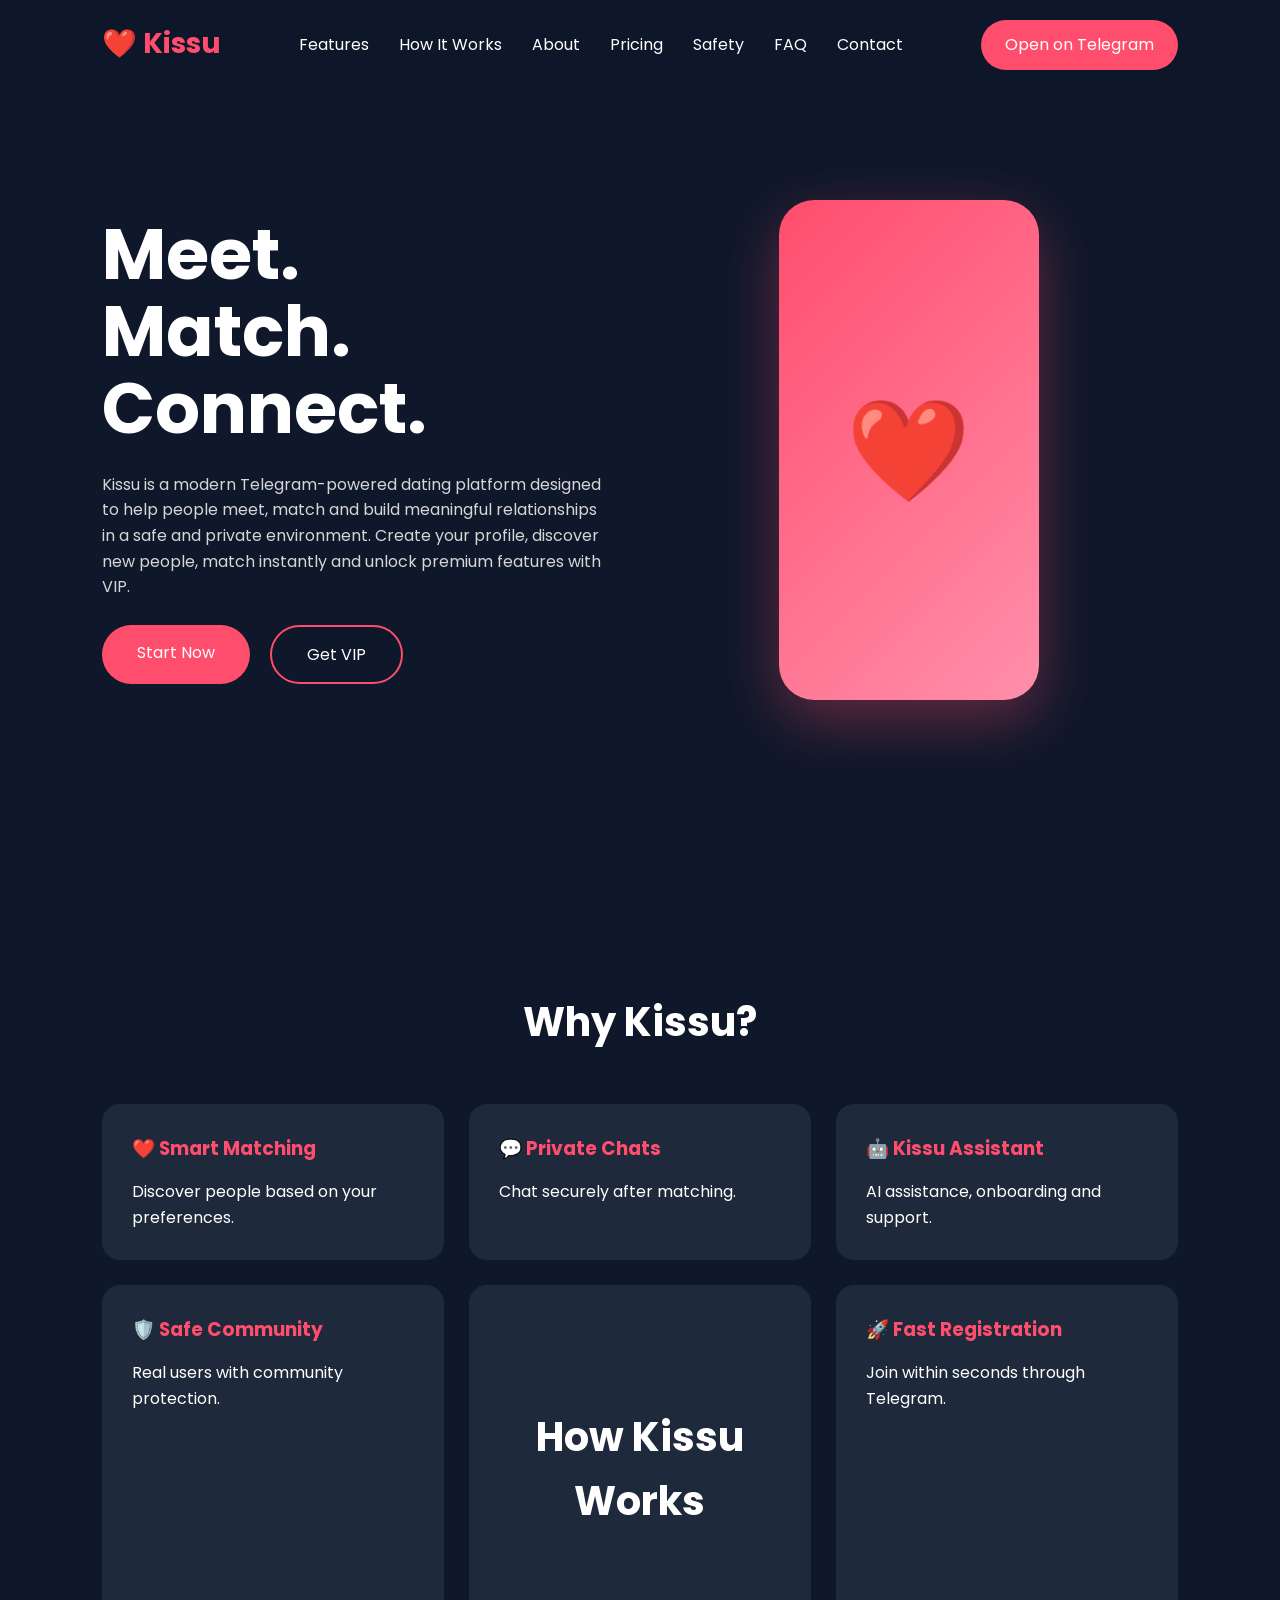
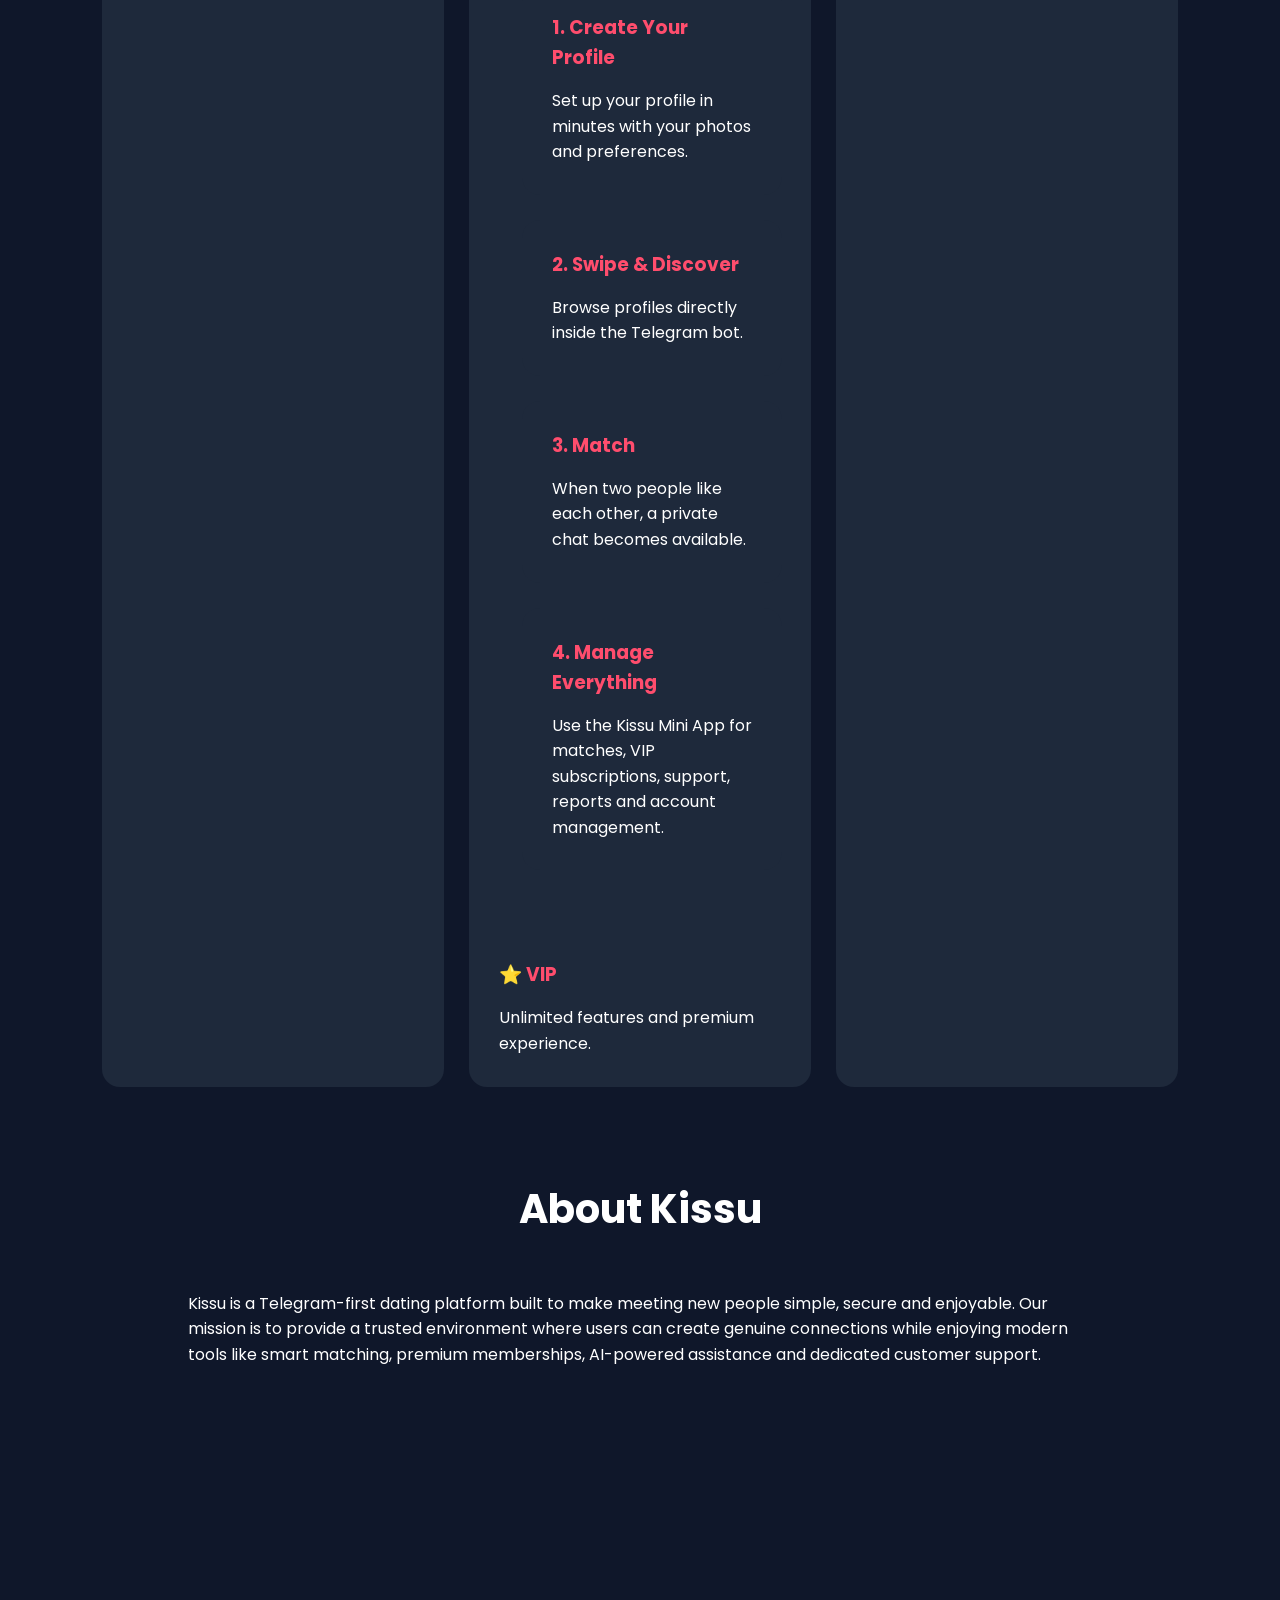
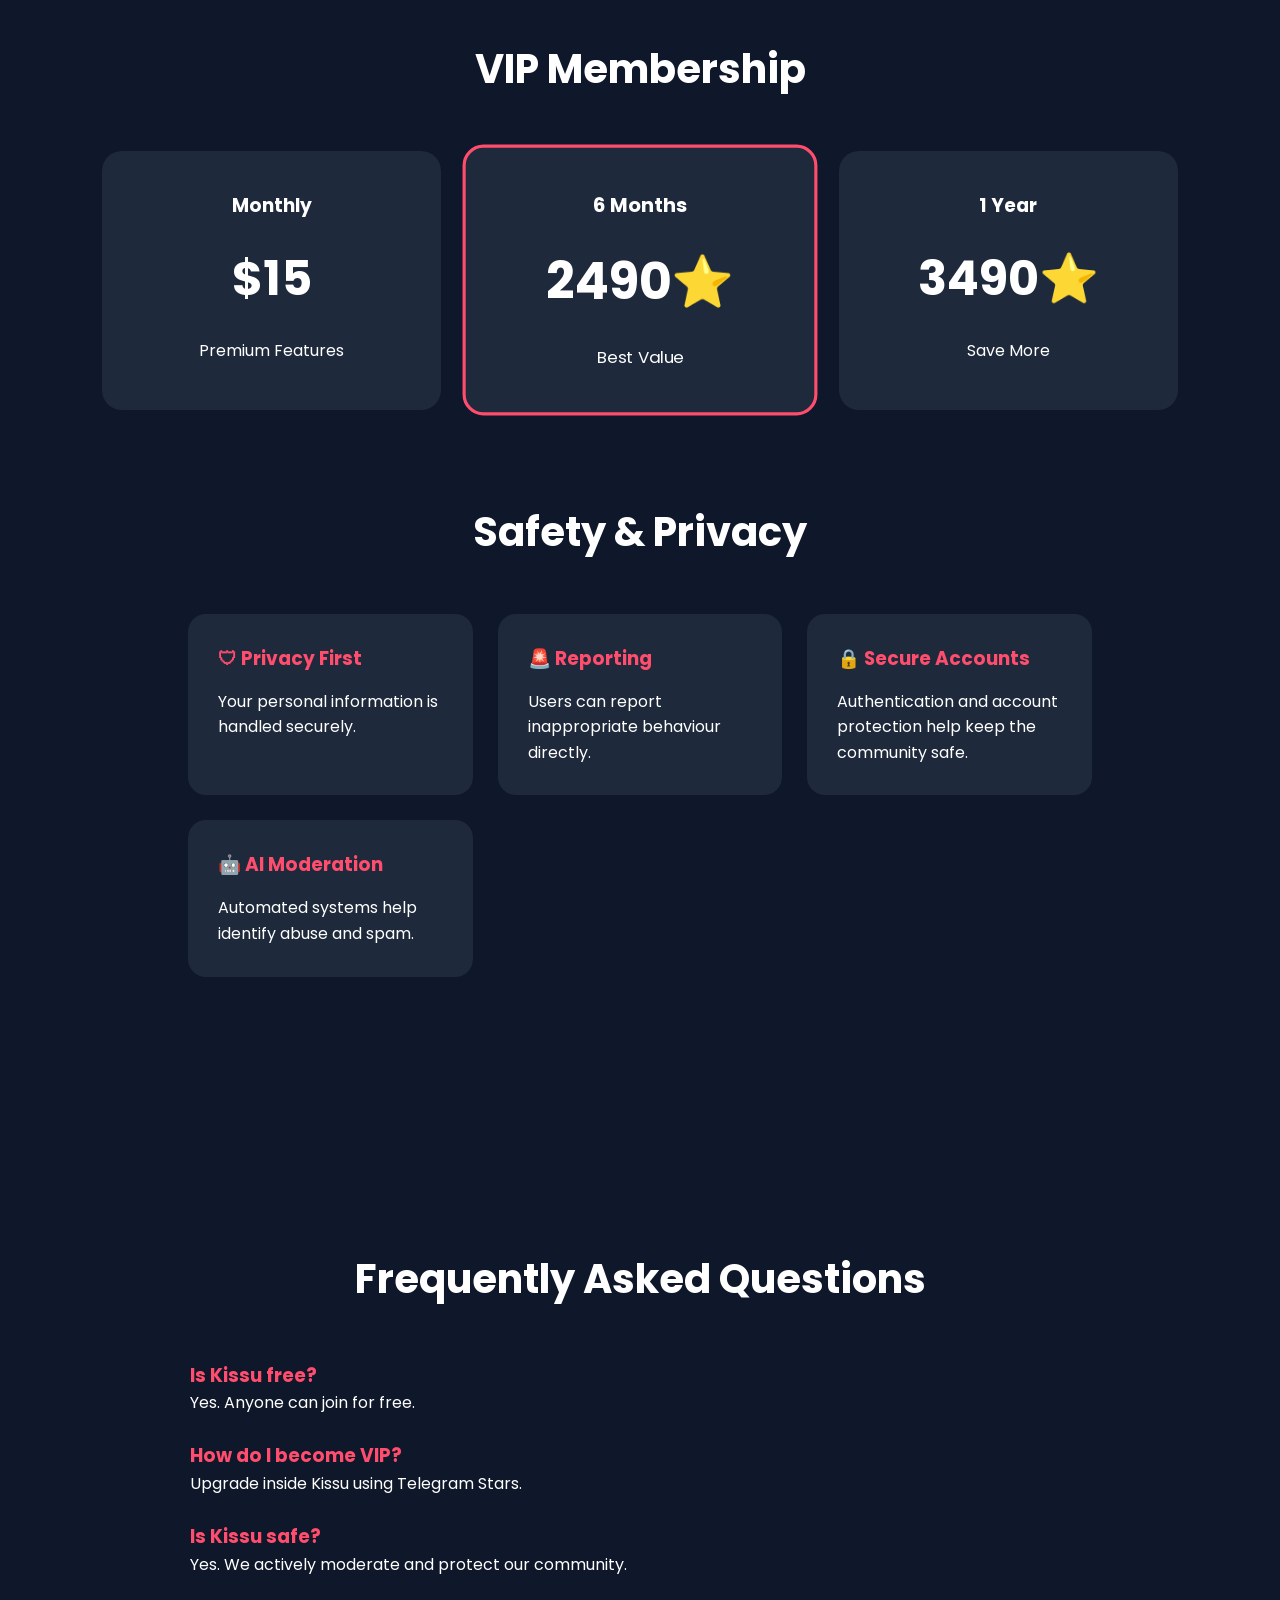
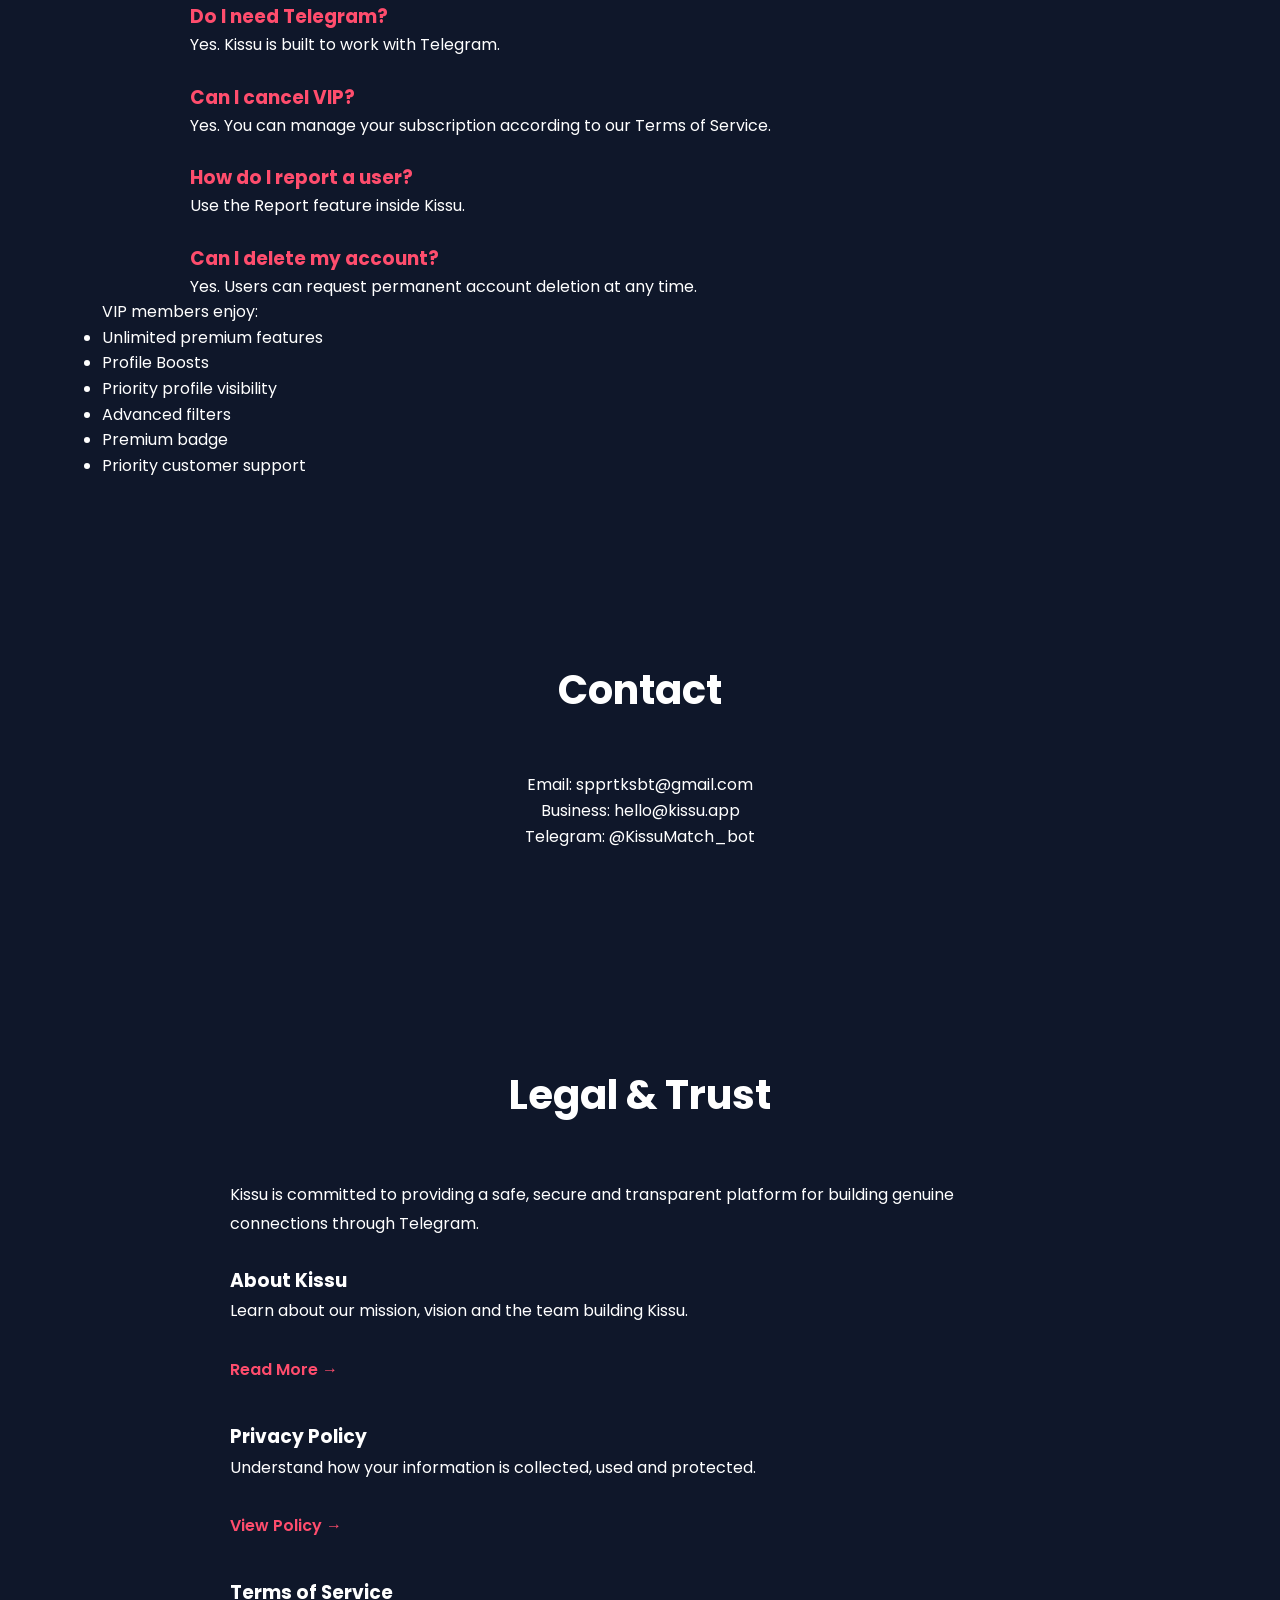
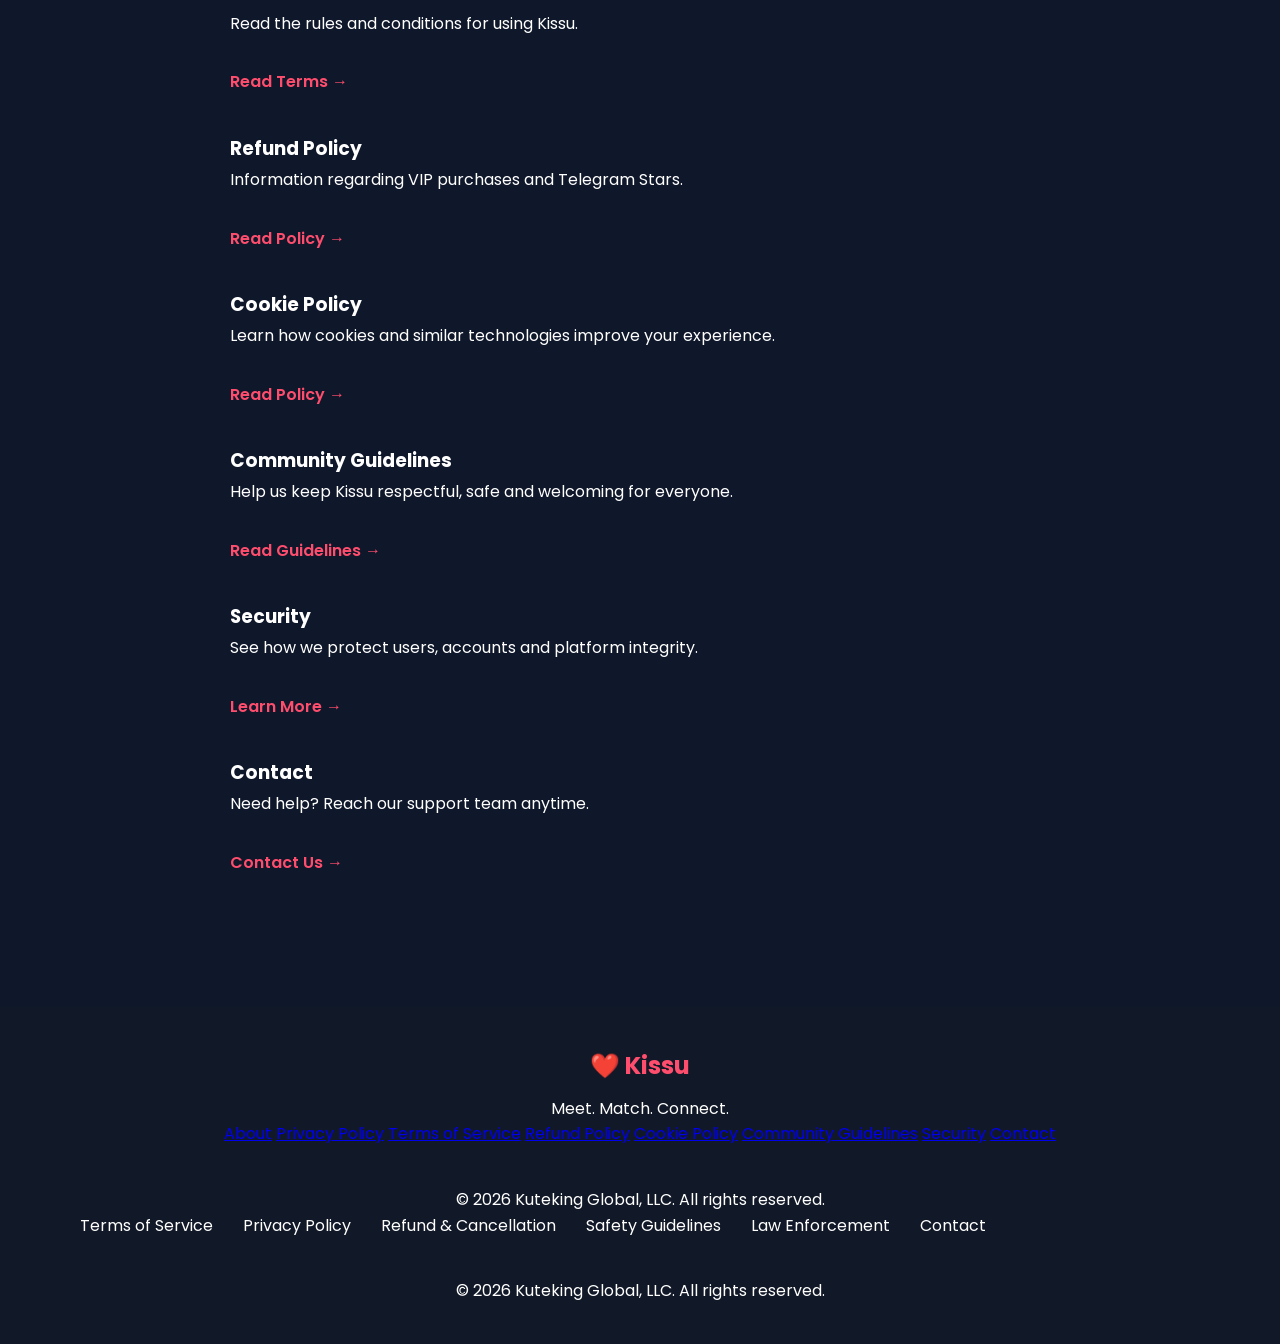
==== index.html @ 31860bdb "Update index.html fix errors" ====
<!DOCTYPE html>
<html lang="en">
<head>
    <meta charset="UTF-8">
    <meta name="viewport" content="width=device-width, initial-scale=1.0">
    <title>Kissu | Meet. Match. Connect.</title>

    <link rel="stylesheet" href="style.css">

    <link rel="preconnect" href="https://fonts.googleapis.com">
    <link href="https://fonts.googleapis.com/css2?family=Poppins:wght@300;400;500;600;700&display=swap" rel="stylesheet">
</head>

<body>

<header>

<div class="logo">

<h2>❤️ Kissu</h2>

</div>

<nav>
<a href="#features">Features</a>
<a href="#how">How It Works</a>
<a href="#about">About</a>
<a href="#vip">Pricing</a>
<a href="#safety">Safety</a>
<a href="#faq">FAQ</a>
<a href="#contact">Contact</a>
</nav>

<a href="https://t.me/KissuMatch_bot" class="telegram-btn">
Open on Telegram
</a>

</header>

<section class="hero">

<div class="hero-left">

<h1>
Meet.<br>
Match.<br>
Connect.
</h1>

<p>
Kissu is a modern Telegram-powered dating platform designed to help people meet, match and build meaningful relationships in a safe and private environment. Create your profile, discover new people, match instantly and unlock premium features with VIP.
</p>

<div class="buttons">

<a href="https://t.me/KissuMatch_bot" class="primary">
Start Now
</a>

<a href="#vip" class="secondary">
Get VIP
</a>

</div>

</div>

<div class="hero-right">

<div class="phone">

❤️

</div>

</div>

</section>

<section id="features">

<h2>Why Kissu?</h2>

<div class="cards">

<div class="card">

<h3>❤️ Smart Matching</h3>

<p>
Discover people based on your preferences.
</p>

</div>

<div class="card">

<h3>💬 Private Chats</h3>

<p>
Chat securely after matching.
</p>

</div>

<div class="card">

<h3>🤖 Kissu Assistant</h3>

<p>
AI assistance, onboarding and support.
</p>

</div>

<div class="card">

<h3>🛡️ Safe Community</h3>

<p>
Real users with community protection.
</p>

</div>

<div class="card">
 <section id="how">

<h2>How Kissu Works</h2>

<div class="cards">

<div class="card">
<h3>1. Create Your Profile</h3>
<p>Set up your profile in minutes with your photos and preferences.</p>
</div>

<div class="card">
<h3>2. Swipe & Discover</h3>
<p>Browse profiles directly inside the Telegram bot.</p>
</div>

<div class="card">
<h3>3. Match</h3>
<p>When two people like each other, a private chat becomes available.</p>
</div>

<div class="card">
<h3>4. Manage Everything</h3>
<p>Use the Kissu Mini App for matches, VIP subscriptions, support, reports and account management.</p>
</div>

</div>

</section>   

<h3>⭐ VIP</h3>

<p>
Unlimited features and premium experience.
</p>

</div>

<div class="card">

<h3>🚀 Fast Registration</h3>

<p>
Join within seconds through Telegram.
</p>

</div>

</div>
<section id="about">

<h2>About Kissu</h2>

<p>

Kissu is a Telegram-first dating platform built to make meeting new people simple, secure and enjoyable.

Our mission is to provide a trusted environment where users can create genuine connections while enjoying modern tools like smart matching, premium memberships, AI-powered assistance and dedicated customer support.

</p>

</section>
</section>

<section id="vip">

<h2>VIP Membership</h2>

<div class="pricing">

<div class="price">

<h3>Monthly</h3>

<h1>$15</h1>

<p>Premium Features</p>

</div>

<div class="price featured">

<h3>6 Months</h3>

<h1>2490⭐</h1>

<p>Best Value</p>

</div>

<div class="price">

<h3>1 Year</h3>

<h1>3490⭐</h1>

<p>Save More</p>

</div>

</div>
<section id="safety">

<h2>Safety & Privacy</h2>

<div class="cards">

<div class="card">
<h3>🛡 Privacy First</h3>
<p>Your personal information is handled securely.</p>
</div>

<div class="card">
<h3>🚨 Reporting</h3>
<p>Users can report inappropriate behaviour directly.</p>
</div>

<div class="card">
<h3>🔒 Secure Accounts</h3>
<p>Authentication and account protection help keep the community safe.</p>
</div>

<div class="card">
<h3>🤖 AI Moderation</h3>
<p>Automated systems help identify abuse and spam.</p>
</div>

</div>

</section>
</section>

<section id="faq">

<h2>Frequently Asked Questions</h2>

<div class="faq">

<h3>Is Kissu free?</h3>

<p>Yes. Anyone can join for free.</p>

<h3>How do I become VIP?</h3>

<p>Upgrade inside Kissu using Telegram Stars.</p>

<h3>Is Kissu safe?</h3>

<p>Yes. We actively moderate and protect our community.</p>

<h3>Do I need Telegram?</h3>
<p>Yes. Kissu is built to work with Telegram.</p>

<h3>Can I cancel VIP?</h3>
<p>Yes. You can manage your subscription according to our Terms of Service.</p>

<h3>How do I report a user?</h3>
<p>Use the Report feature inside Kissu.</p>

<h3>Can I delete my account?</h3>
<p>Yes. Users can request permanent account deletion at any time.</p>

</div>
 <p>

VIP members enjoy:

</p>

<ul>

<li>Unlimited premium features</li>

<li>Profile Boosts</li>

<li>Priority profile visibility</li>

<li>Advanced filters</li>

<li>Premium badge</li>

<li>Priority customer support</li>

</ul>   
</section>

<section id="contact">

<h2>Contact</h2>

<p>Email: spprtksbt@gmail.com</p>
 <p>Business: hello@kissu.app<p>  

<p>Telegram: @KissuMatch_bot</p>

</section>
<section class="legal">

<h2>Legal & Trust</h2>

<p>
Kissu is committed to providing a safe, secure and transparent platform for building genuine connections through Telegram.
</p>

<div class="legal-grid">

<div class="legal-card">
<h3>About Kissu</h3>
<p>
Learn about our mission, vision and the team building Kissu.
</p>
<a href="/about.html">Read More →</a>
</div>

<div class="legal-card">
<h3>Privacy Policy</h3>
<p>
Understand how your information is collected, used and protected.
</p>
<a href="/privacy.html">View Policy →</a>
</div>

<div class="legal-card">
<h3>Terms of Service</h3>
<p>
Read the rules and conditions for using Kissu.
</p>
<a href="/terms.html">Read Terms →</a>
</div>

<div class="legal-card">
<h3>Refund Policy</h3>
<p>
Information regarding VIP purchases and Telegram Stars.
</p>
<a href="/refund.html">Read Policy →</a>
</div>

<div class="legal-card">
<h3>Cookie Policy</h3>
<p>
Learn how cookies and similar technologies improve your experience.
</p>
<a href="/cookies.html">Read Policy →</a>
</div>

<div class="legal-card">
<h3>Community Guidelines</h3>
<p>
Help us keep Kissu respectful, safe and welcoming for everyone.
</p>
<a href="/guidelines.html">Read Guidelines →</a>
</div>

<div class="legal-card">
<h3>Security</h3>
<p>
See how we protect users, accounts and platform integrity.
</p>
<a href="/security.html">Learn More →</a>
</div>

<div class="legal-card">
<h3>Contact</h3>
<p>
Need help? Reach our support team anytime.
</p>
<a href="/contact.html">Contact Us →</a>
</div>

</div>

</section>    

<footer>

<h2>❤️ Kissu</h2>

<p>Meet. Match. Connect.</p>

<div class="footer-links">

<a href="/about.html">About</a>

<a href="/privacy.html">Privacy Policy</a>

<a href="/terms.html">Terms of Service</a>

<a href="/refund.html">Refund Policy</a>

<a href="/cookies.html">Cookie Policy</a>

<a href="/guidelines.html">Community Guidelines</a>

<a href="/security.html">Security</a>

<a href="/contact.html">Contact</a>
 <footer class="site-footer">
  <p>© 2026 Kuteking Global, LLC. All rights reserved.</p>

  <nav>
    <a href="/terms.html">Terms of Service</a>
    <a href="/privacy.html">Privacy Policy</a>
    <a href="/refund-policy.html">Refund & Cancellation</a>
    <a href="/safety.html">Safety Guidelines</a>
    <a href="/law-enforcement.html">Law Enforcement</a>
    <a href="/contact.html">Contact</a>
  </nav>
</footer>

</body>
</html>   

</div>

<p>
© 2026 Kuteking Global, LLC. All rights reserved.
</p>

</footer>

<script src="script.js"></script>

</body>

</html>
---- style.css ----
/* ===========================
   KISSU WEBSITE - STYLE.CSS
=========================== */

*{
    margin:0;
    padding:0;
    box-sizing:border-box;
}

html{
    scroll-behavior:smooth;
}

body{
    font-family:'Poppins',sans-serif;
    background:#0f172a;
    color:white;
    line-height:1.6;
}

/* Header */

header{
    width:100%;
    padding:20px 8%;
    display:flex;
    justify-content:space-between;
    align-items:center;
    position:fixed;
    top:0;
    left:0;
    background:rgba(15,23,42,.92);
    backdrop-filter:blur(12px);
    z-index:1000;
}

.logo h2{
    color:#ff4d6d;
    font-size:28px;
}

nav{
    display:flex;
    gap:30px;
}

nav a{
    color:white;
    text-decoration:none;
    transition:.3s;
}

nav a:hover{
    color:#ff4d6d;
}

.telegram-btn{
    background:#ff4d6d;
    color:white;
    text-decoration:none;
    padding:12px 24px;
    border-radius:30px;
    transition:.3s;
}

.telegram-btn:hover{
    transform:translateY(-2px);
}

/* Hero */

.hero{
    min-height:100vh;
    display:flex;
    justify-content:space-between;
    align-items:center;
    padding:120px 8%;
}

.hero-left{
    width:50%;
}

.hero-left h1{
    font-size:70px;
    line-height:1.1;
}

.hero-left p{
    margin:25px 0;
    color:#d6d6d6;
    max-width:500px;
}

.buttons{
    display:flex;
    gap:20px;
}

.primary{
    background:#ff4d6d;
    color:white;
    text-decoration:none;
    padding:15px 35px;
    border-radius:30px;
}

.secondary{
    border:2px solid #ff4d6d;
    color:white;
    text-decoration:none;
    padding:15px 35px;
    border-radius:30px;
}

.hero-right{
    display:flex;
    justify-content:center;
    align-items:center;
    width:50%;
}

.phone{
    width:260px;
    height:500px;
    border-radius:35px;
    background:linear-gradient(135deg,#ff4d6d,#ff8fab);
    display:flex;
    align-items:center;
    justify-content:center;
    font-size:100px;
    box-shadow:0 20px 60px rgba(255,77,109,.35);
}

/* Sections */

section{
    padding:90px 8%;
}

section h2{
    text-align:center;
    font-size:40px;
    margin-bottom:50px;
}

/* Feature Cards */

.cards{
    display:grid;
    grid-template-columns:repeat(auto-fit,minmax(260px,1fr));
    gap:25px;
}

.card{
    background:#1e293b;
    padding:30px;
    border-radius:18px;
    transition:.3s;
}

.card:hover{
    transform:translateY(-8px);
}

.card h3{
    margin-bottom:15px;
    color:#ff4d6d;
}

/* Pricing */

.pricing{
    display:grid;
    grid-template-columns:repeat(auto-fit,minmax(260px,1fr));
    gap:30px;
}

.price{
    background:#1e293b;
    padding:40px;
    text-align:center;
    border-radius:20px;
}

.price h1{
    margin:20px 0;
    font-size:48px;
}

.featured{
    border:3px solid #ff4d6d;
    transform:scale(1.05);
}

/* FAQ */

.faq{
    max-width:900px;
    margin:auto;
}

.faq h3{
    color:#ff4d6d;
    margin-top:25px;
}

/* Contact */

#contact{
    text-align:center;
}

/* Footer */

footer{
    padding:40px;
    text-align:center;
    background:#111827;
}

footer h2{
    color:#ff4d6d;
    margin-bottom:10px;
}

/* Responsive */

@media(max-width:900px){

header{
    flex-direction:column;
    gap:20px;
}

nav{
    flex-wrap:wrap;
    justify-content:center;
}

.hero{
    flex-direction:column;
    text-align:center;
}

.hero-left,
.hero-right{
    width:100%;
}

.hero-left h1{
    font-size:50px;
}

.buttons{
    justify-content:center;
    flex-wrap:wrap;
}

.phone{
    margin-top:50px;
    width:220px;
    height:430px;
}

section h2{
    font-size:32px;
}

.featured{
    transform:none;
}

}
/* Animation */

.hidden{
opacity:0;
transform:translateY(40px);
transition:all .8s ease;
}

.show{
opacity:1;
transform:translateY(0);
}

/* Ripple */

a{
position:relative;
overflow:hidden;
}

.ripple{
position:absolute;
width:15px;
height:15px;
background:rgba(255,255,255,.4);
border-radius:50%;
transform:translate(-50%,-50%);
animation:ripple .6s linear;
pointer-events:none;
}

@keyframes ripple{

from{
width:0;
height:0;
opacity:.7;
}

to{
width:300px;
height:300px;
opacity:0;
}

}

.legal{
max-width:900px;
margin:80px auto;
padding:40px;
line-height:1.8;
font-family:'Poppins',sans-serif;
}

.legal h1{
font-size:40px;
margin-bottom:20px;
}

.legal h3{
margin-top:25px;
}

.legal ul{
padding-left:20px;
}

.legal a{
display:inline-block;
margin-top:30px;
text-decoration:none;
color:#ff4d6d;
font-weight:600;
}
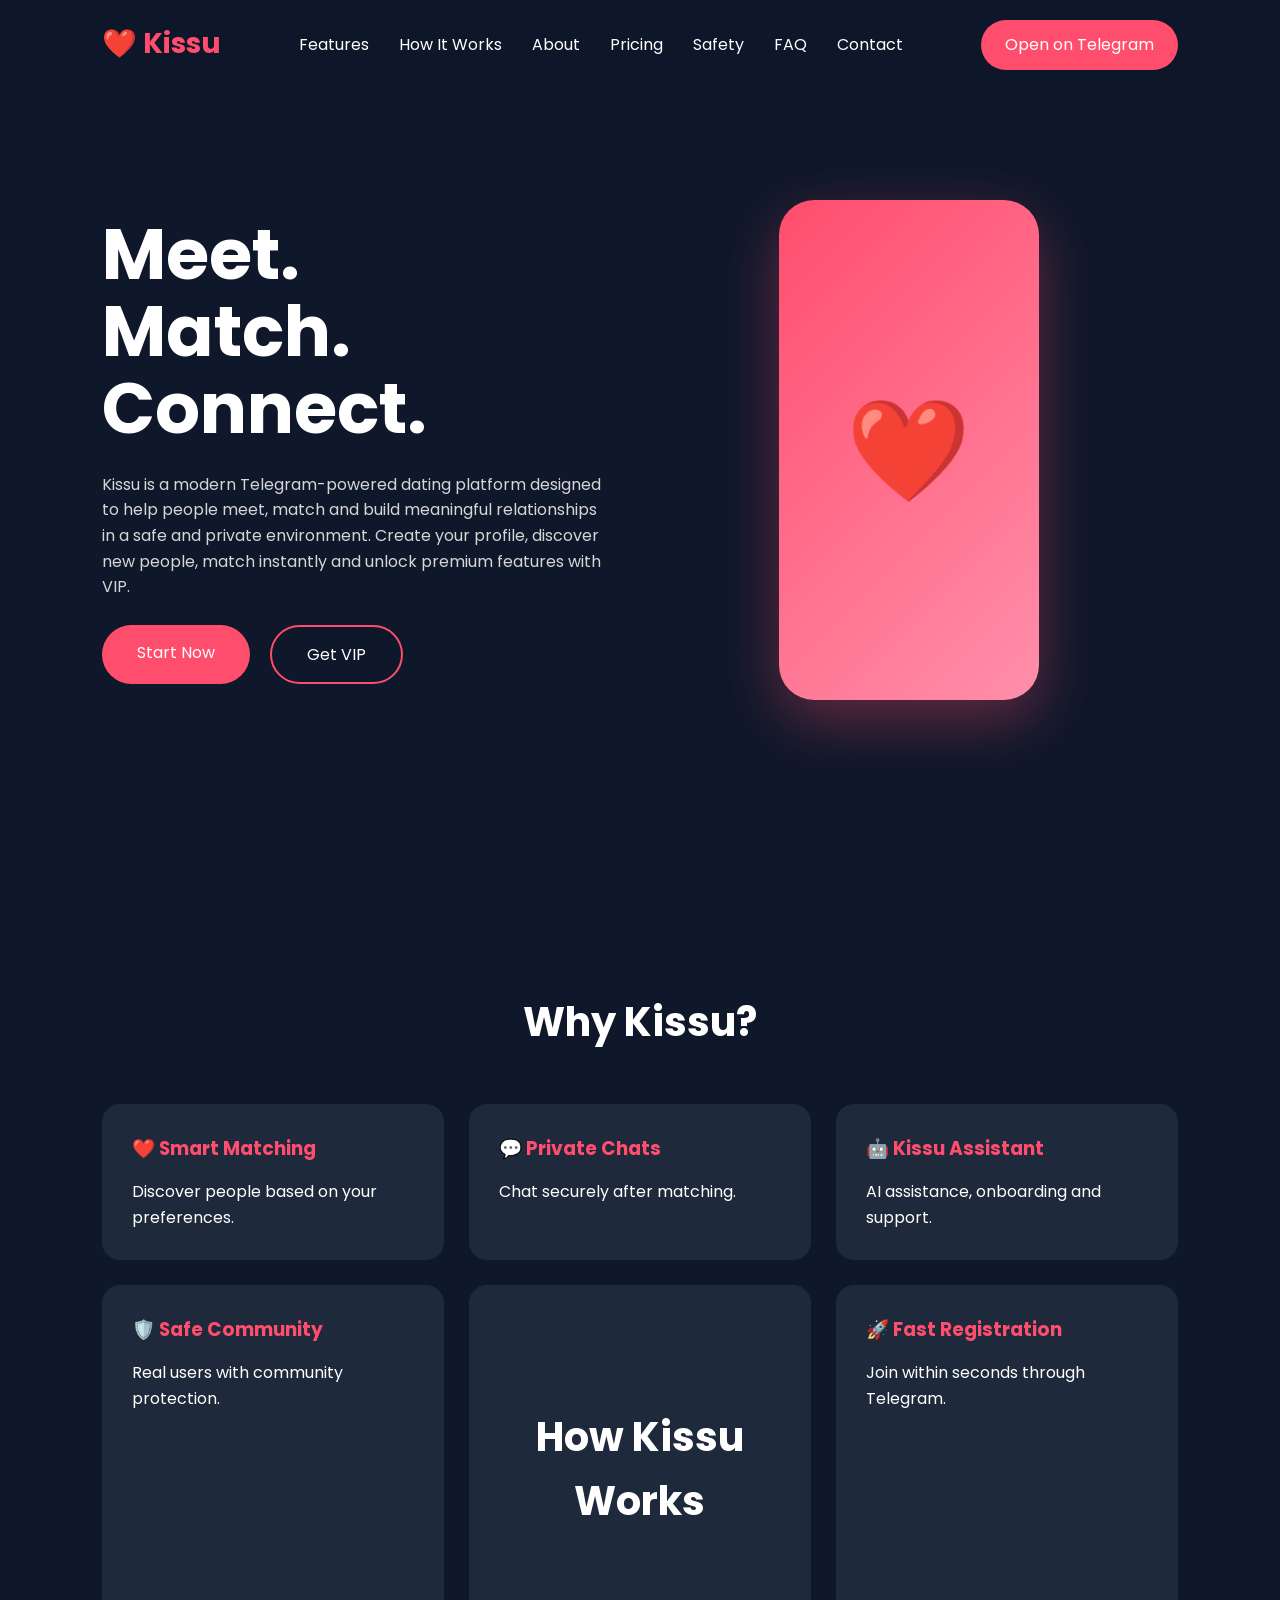
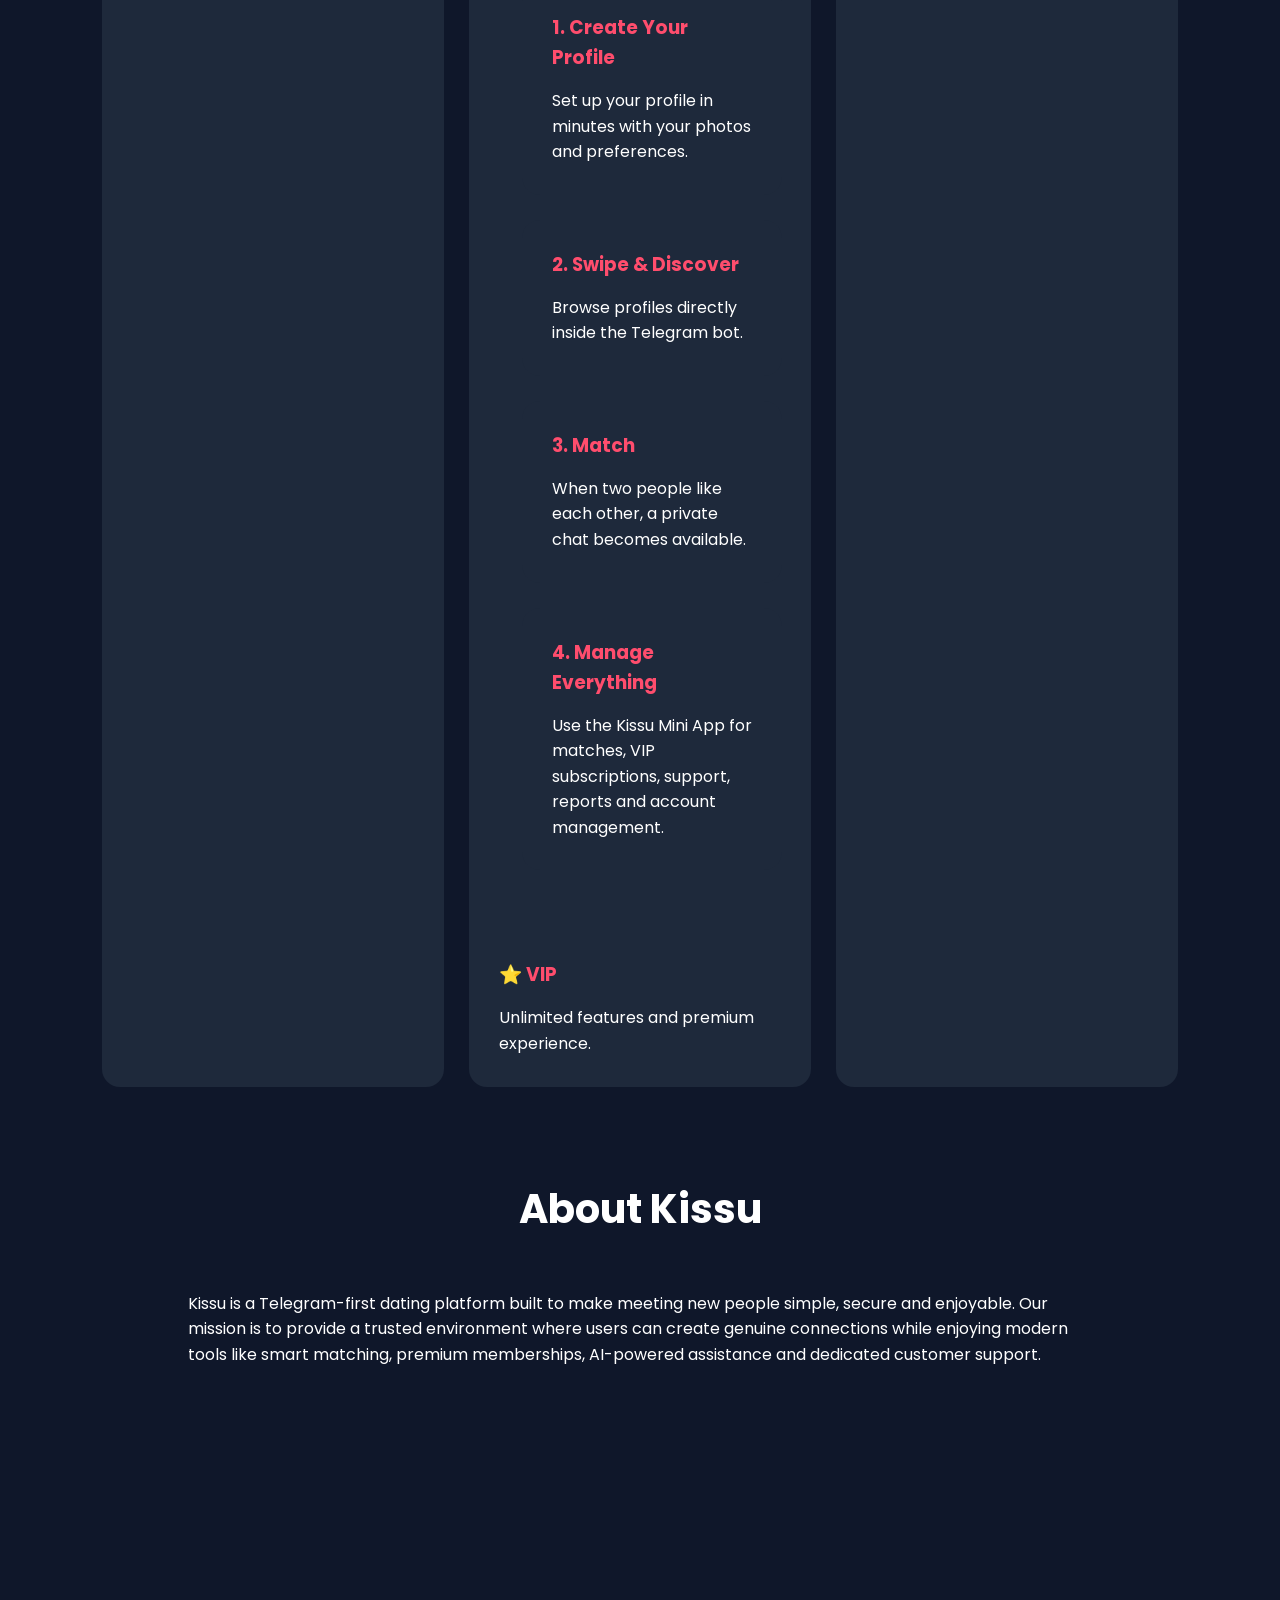
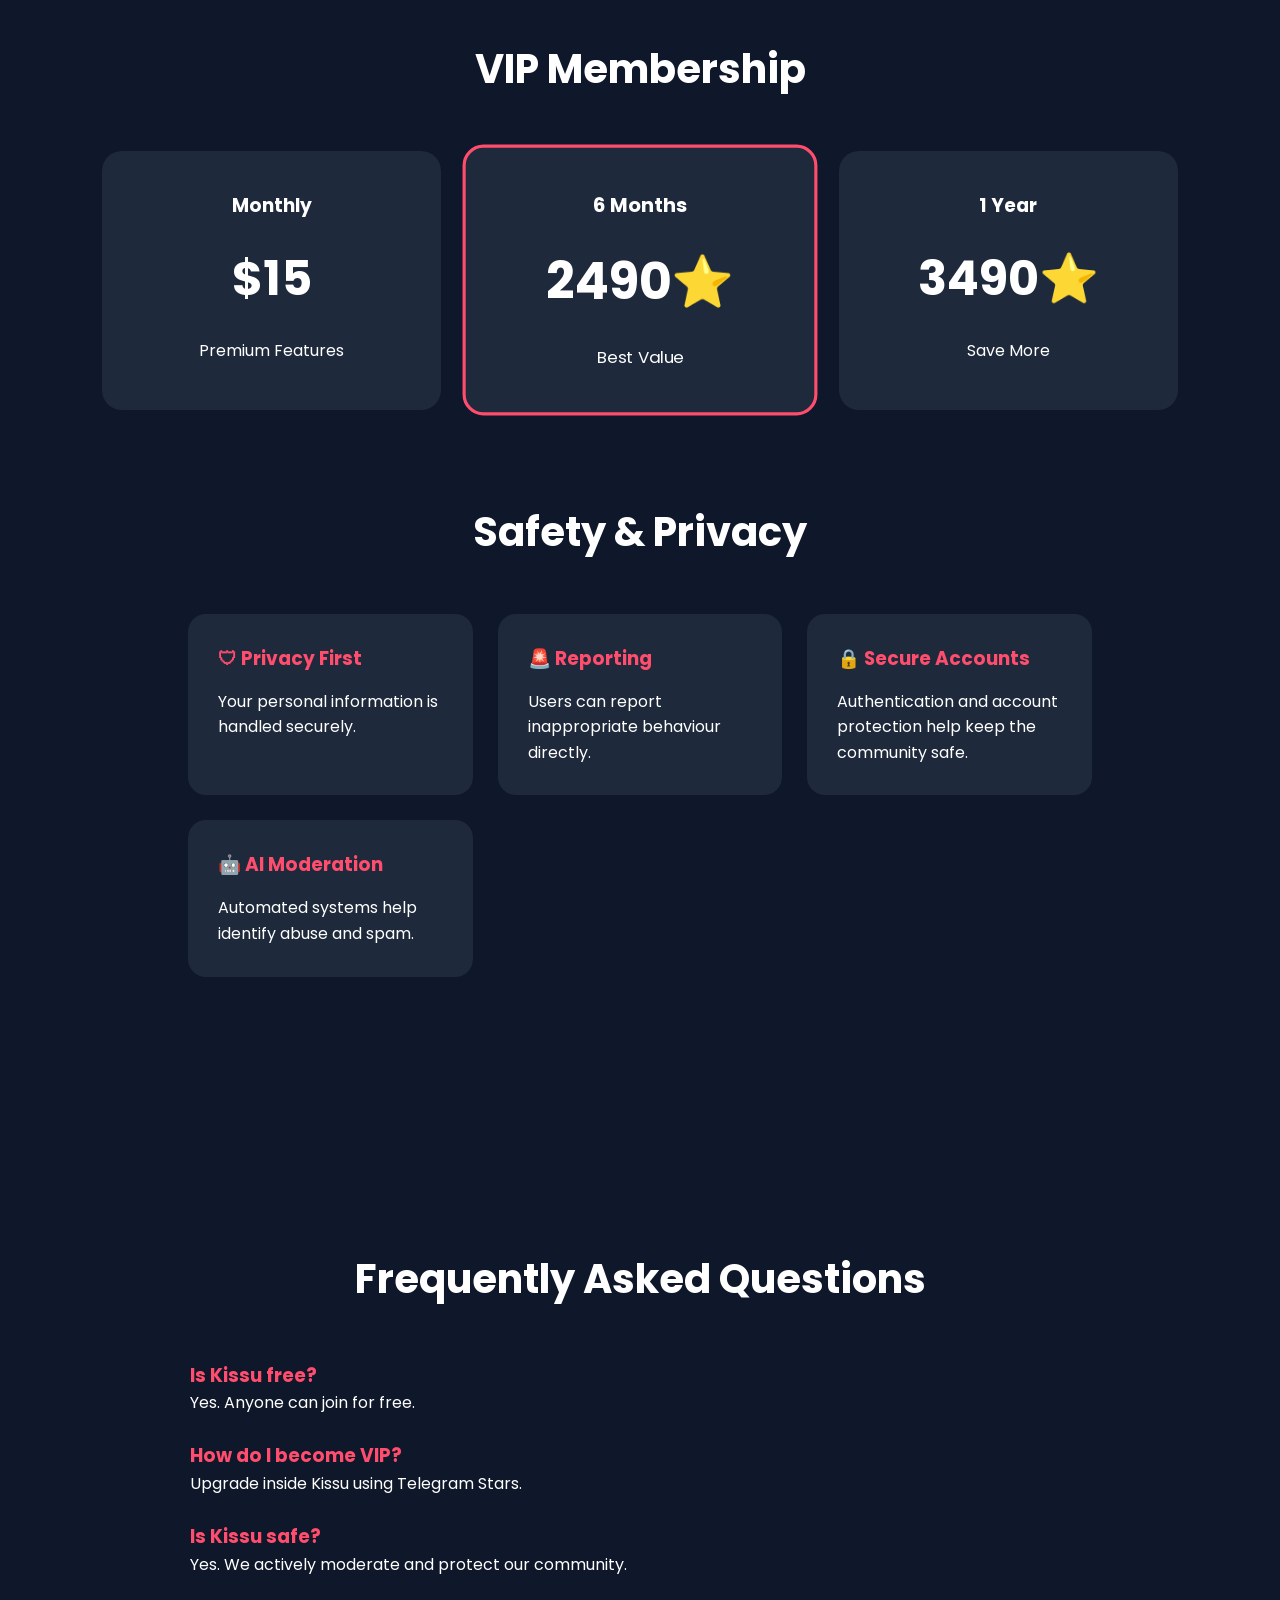
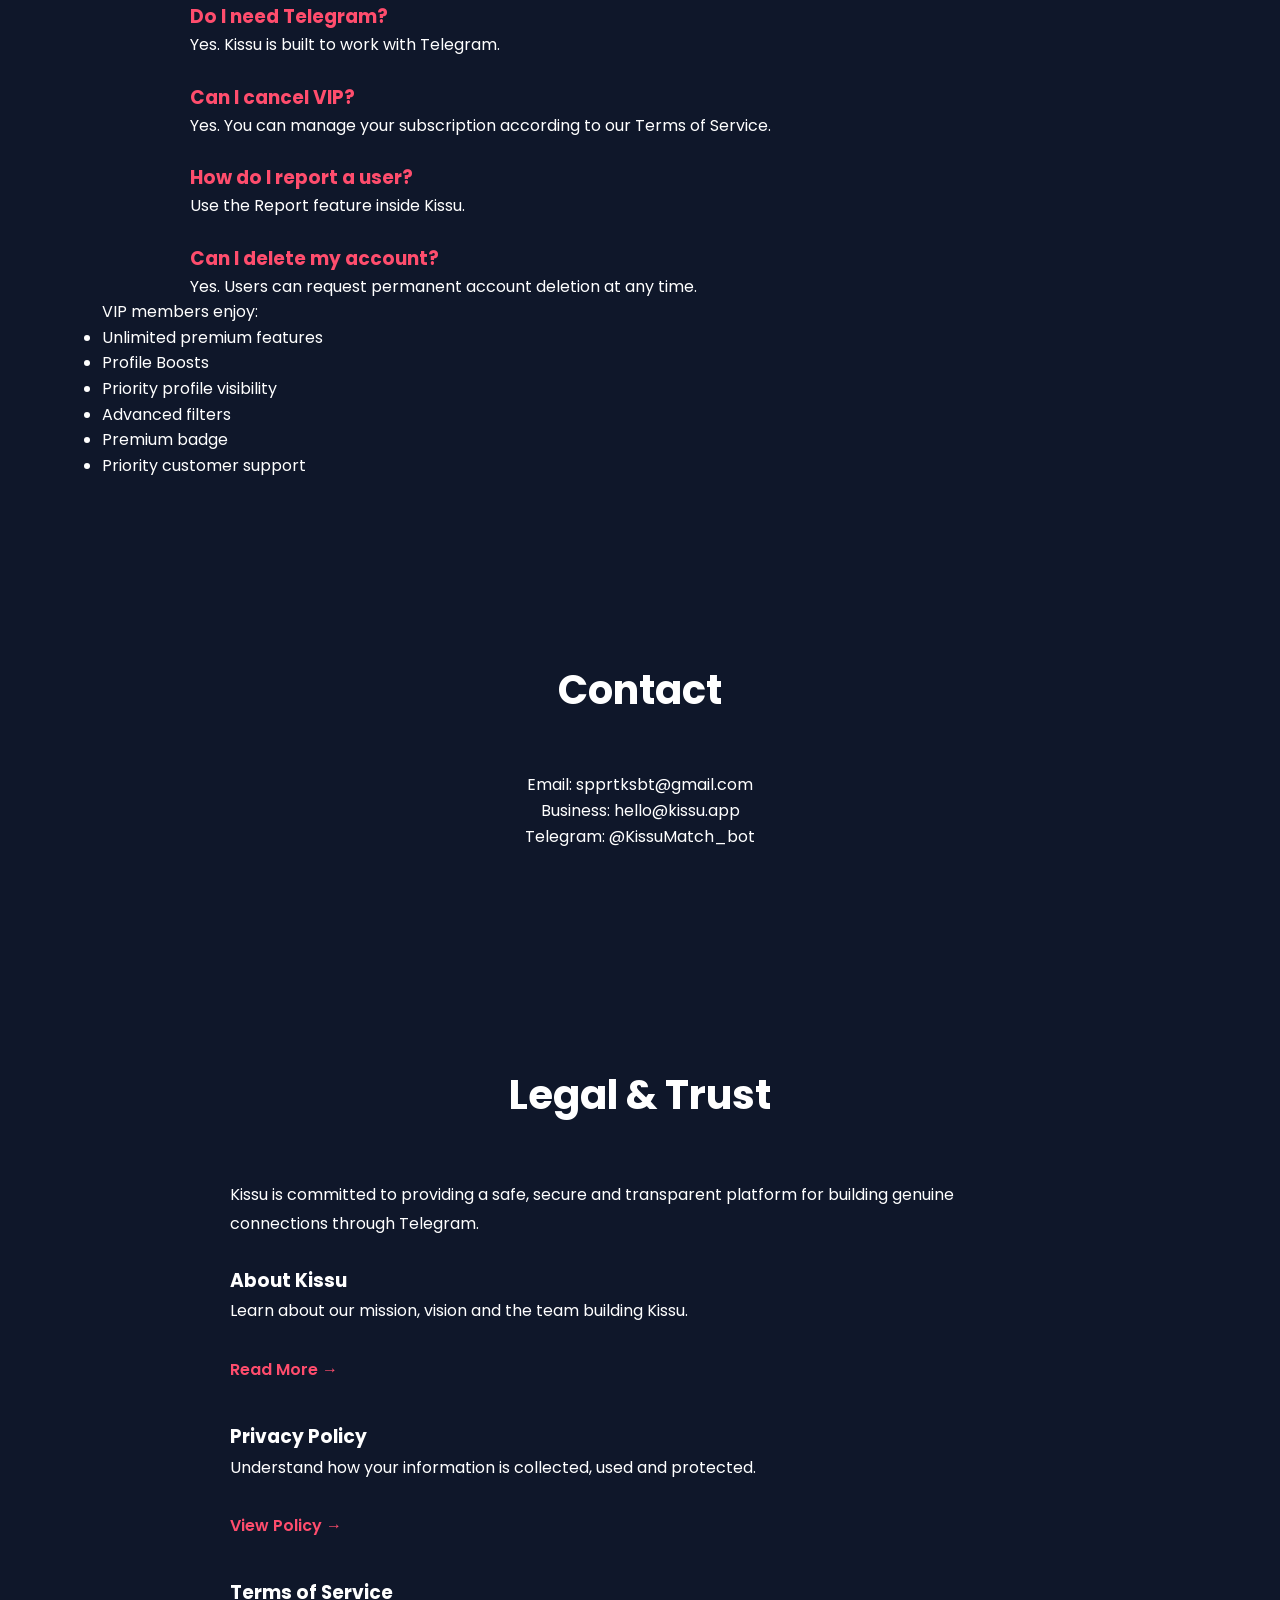
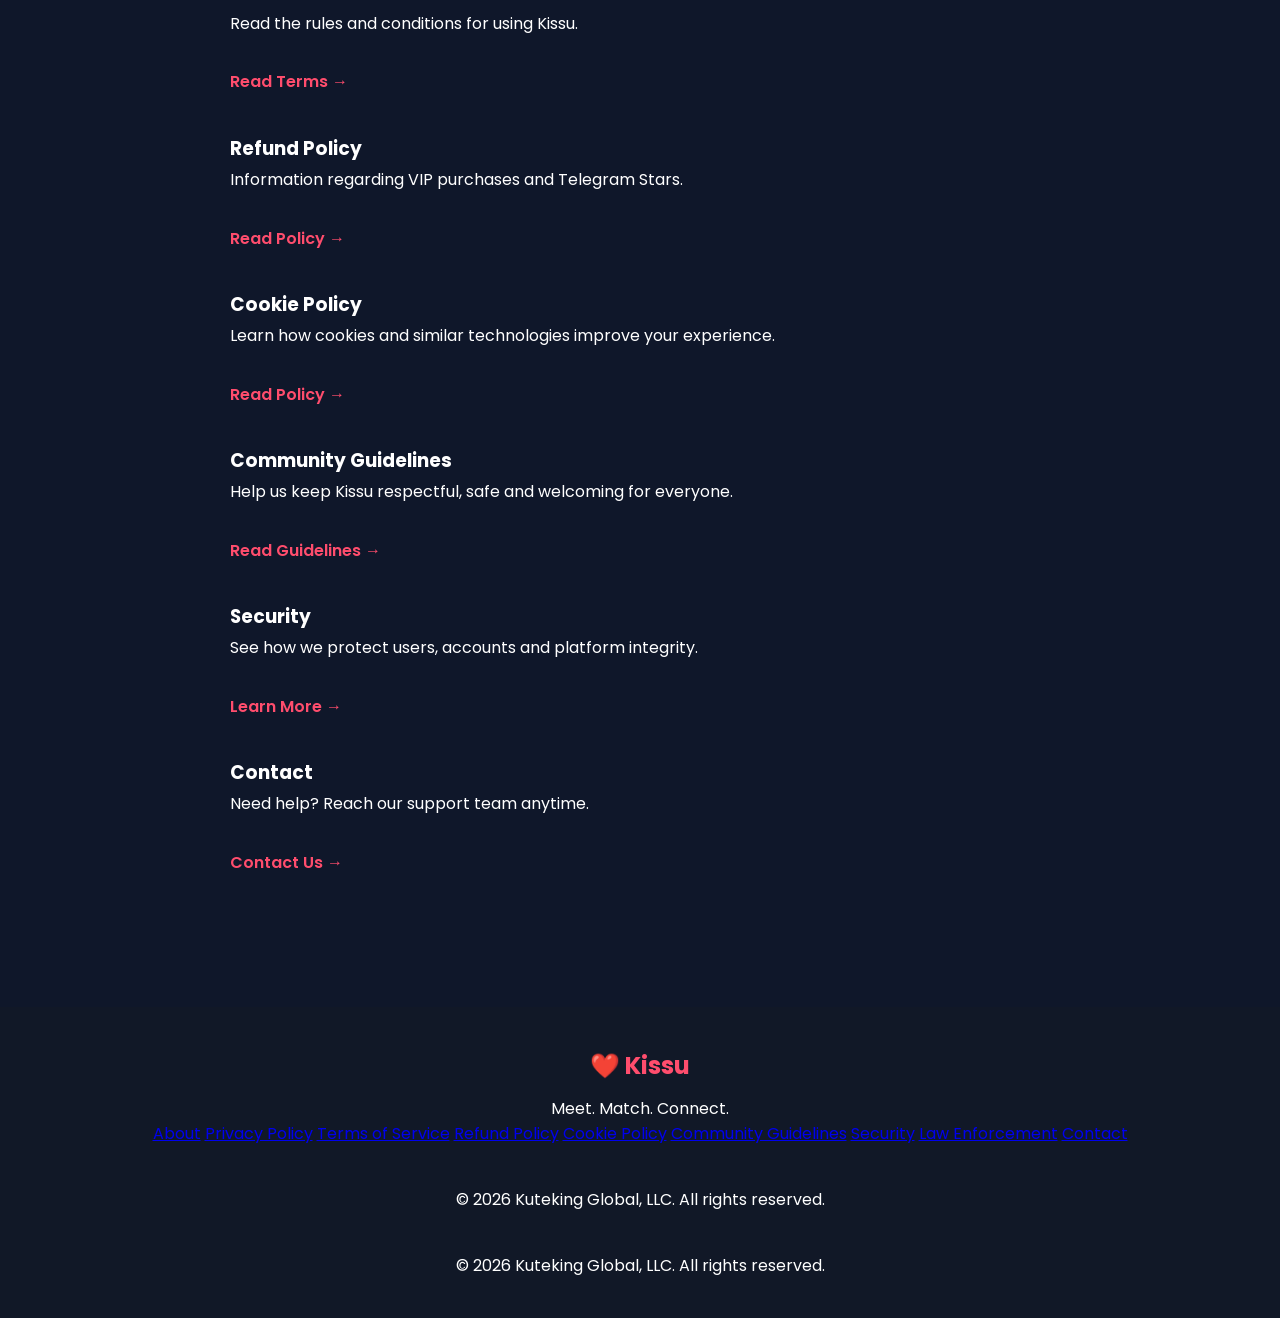
==== commit 4d68eba8: "Update index.html fix errors" ====
--- a/index.html
+++ b/index.html
@@ -419,34 +419,23 @@
 <a href="/guidelines.html">Community Guidelines</a>
 
 <a href="/security.html">Security</a>
+    
+<a href="/law-enforcement.html">Law Enforcement</a>
 
 <a href="/contact.html">Contact</a>
  <footer class="site-footer">
-  <p>© 2026 Kuteking Global, LLC. All rights reserved.</p>
-
-  <nav>
-    <a href="/terms.html">Terms of Service</a>
-    <a href="/privacy.html">Privacy Policy</a>
-    <a href="/refund-policy.html">Refund & Cancellation</a>
-    <a href="/safety.html">Safety Guidelines</a>
-    <a href="/law-enforcement.html">Law Enforcement</a>
-    <a href="/contact.html">Contact</a>
-  </nav>
+  <p>© 2026 Kuteking Global, LLC. All rights reserved.</p>  
+
+</div>
+
+<p>
+© 2026 Kuteking Global, LLC. All rights reserved.
+</p>
+
 </footer>
 
+<script src="script.js"></script>
+
 </body>
-</html>   
-
-</div>
-
-<p>
-© 2026 Kuteking Global, LLC. All rights reserved.
-</p>
-
-</footer>
-
-<script src="script.js"></script>
-
-</body>
 
 </html>
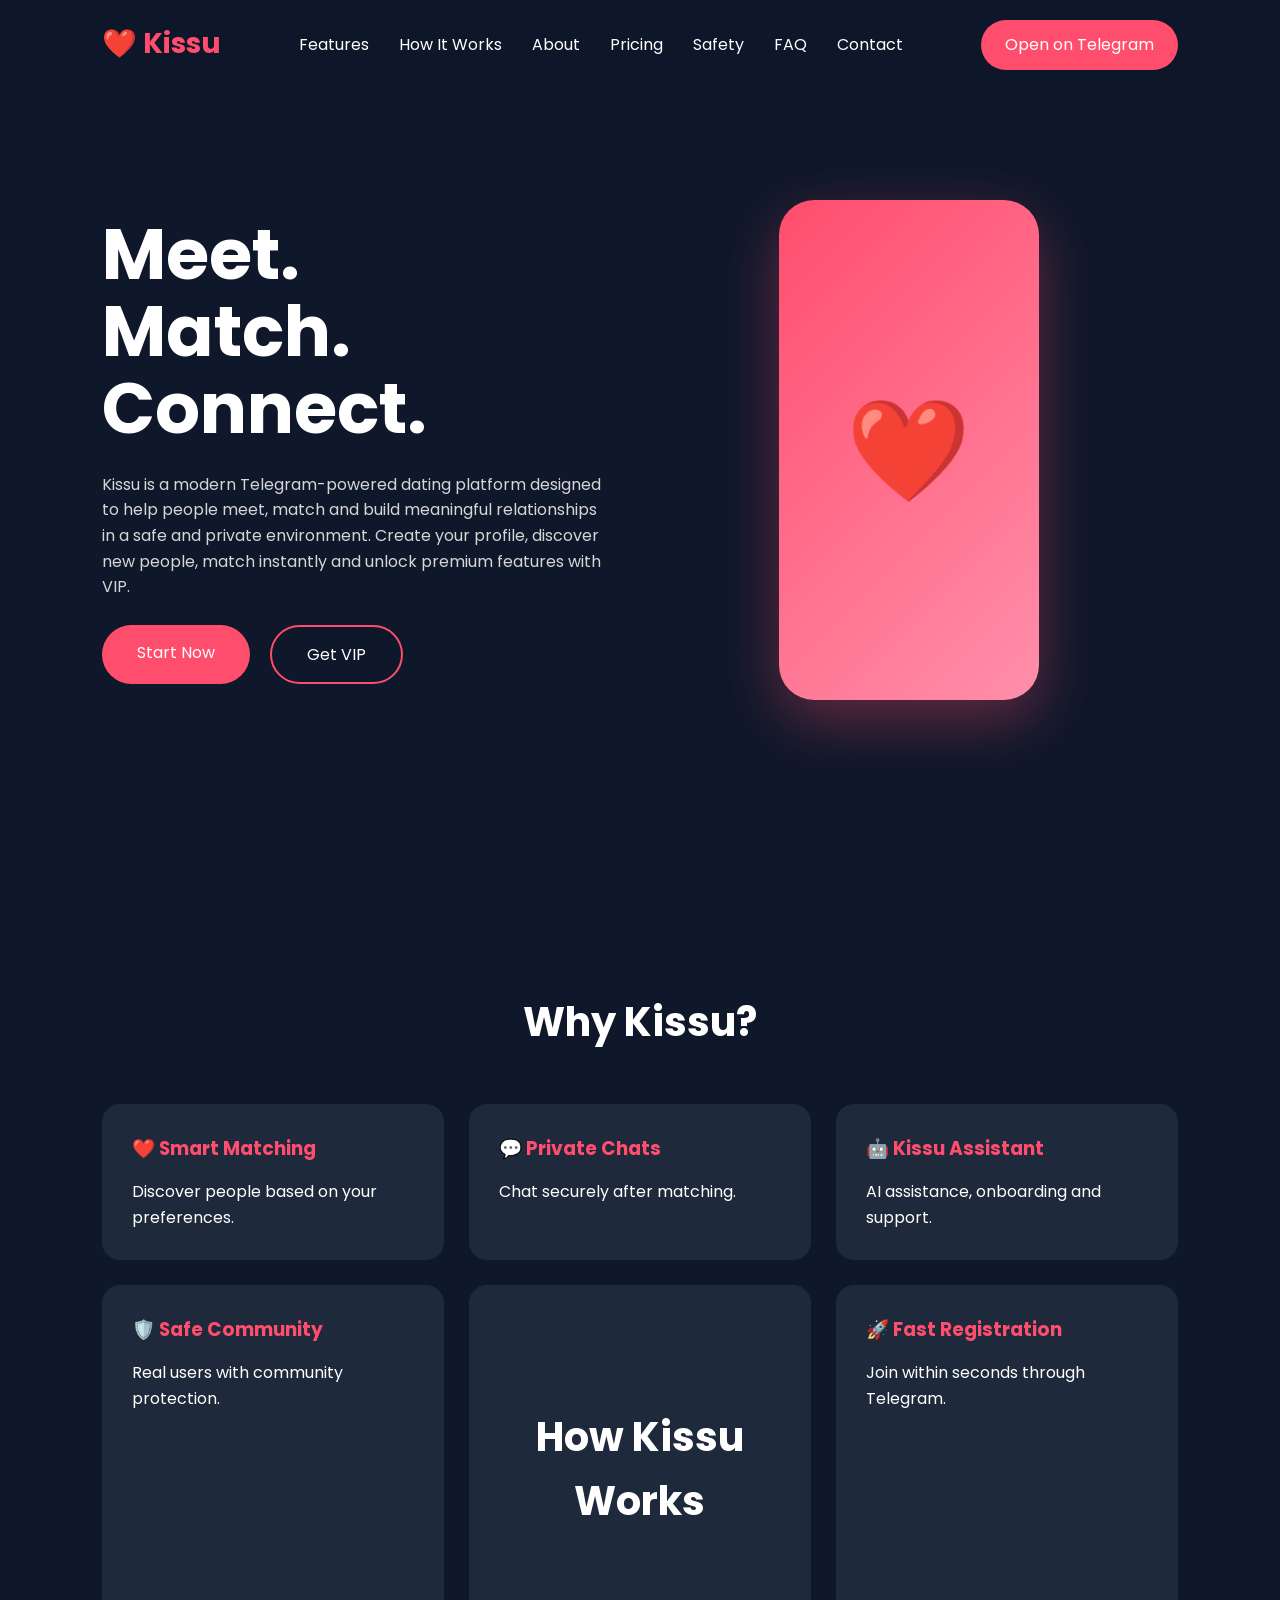
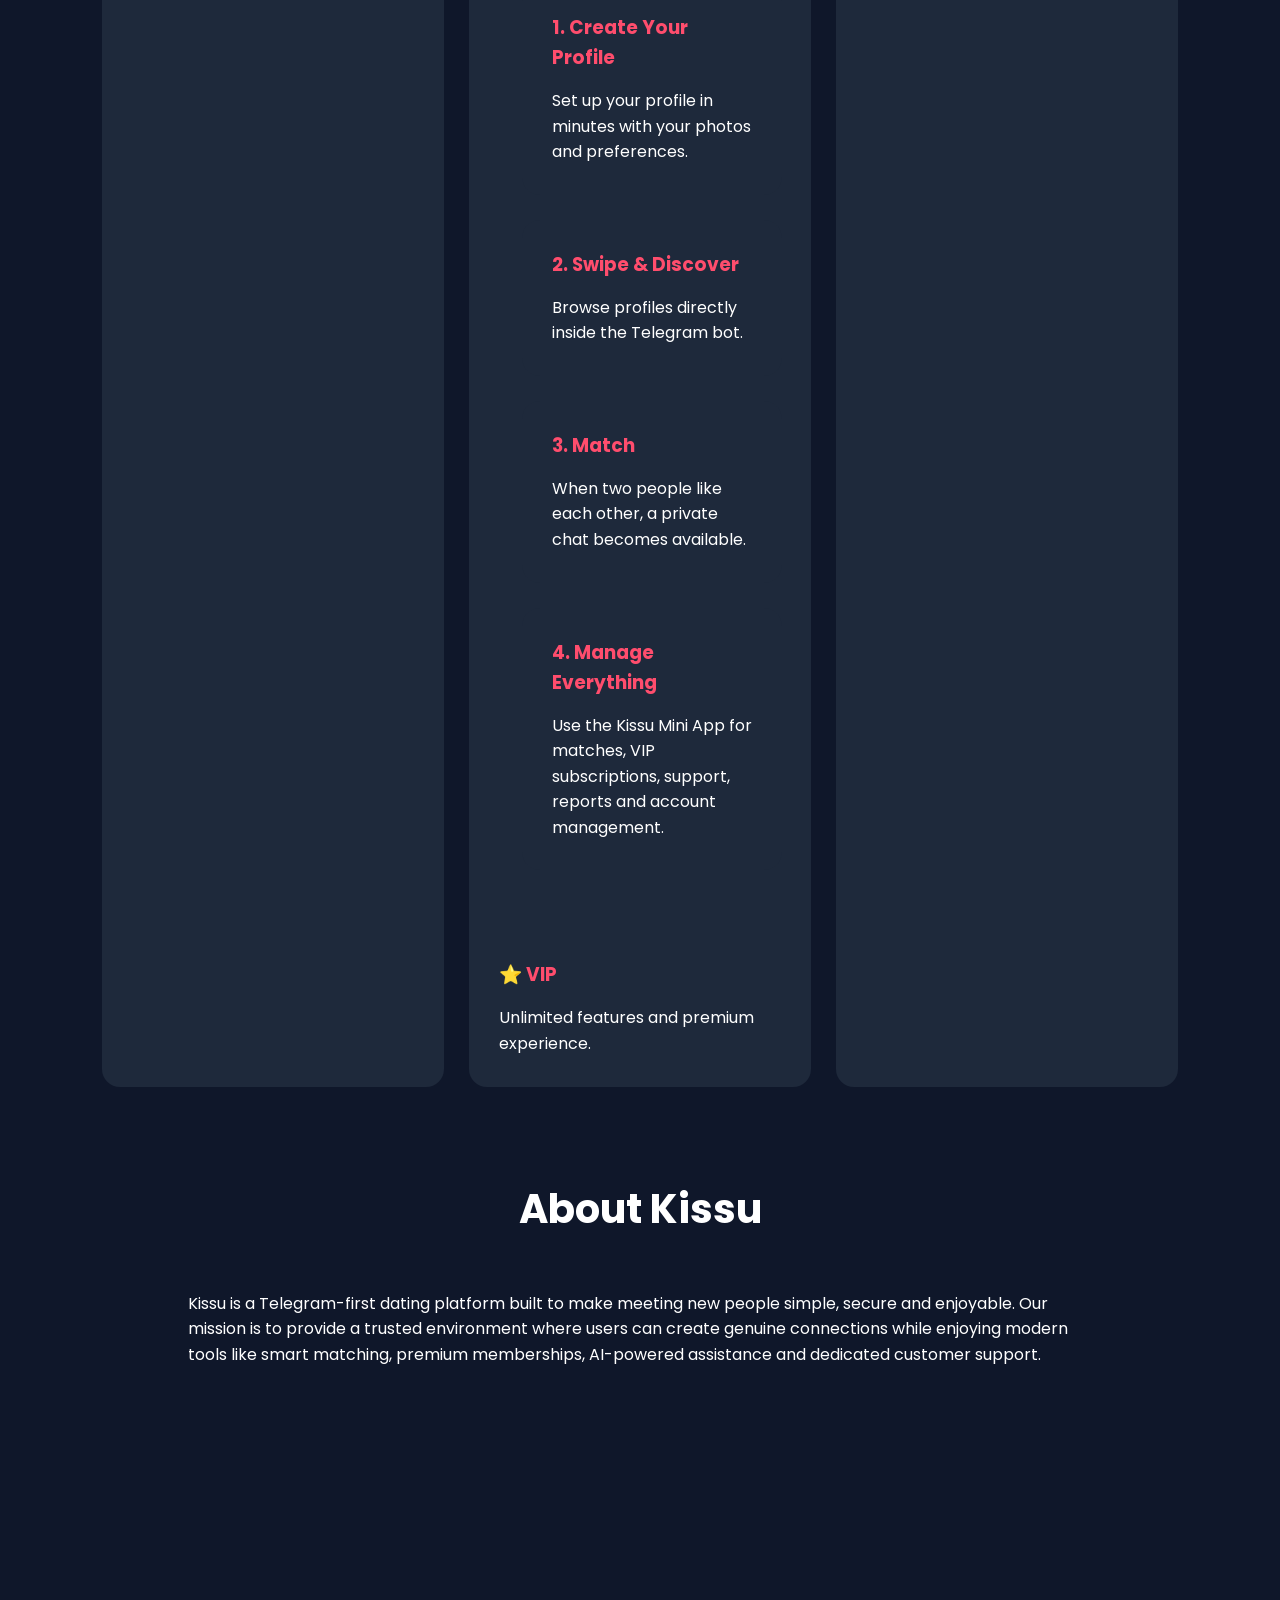
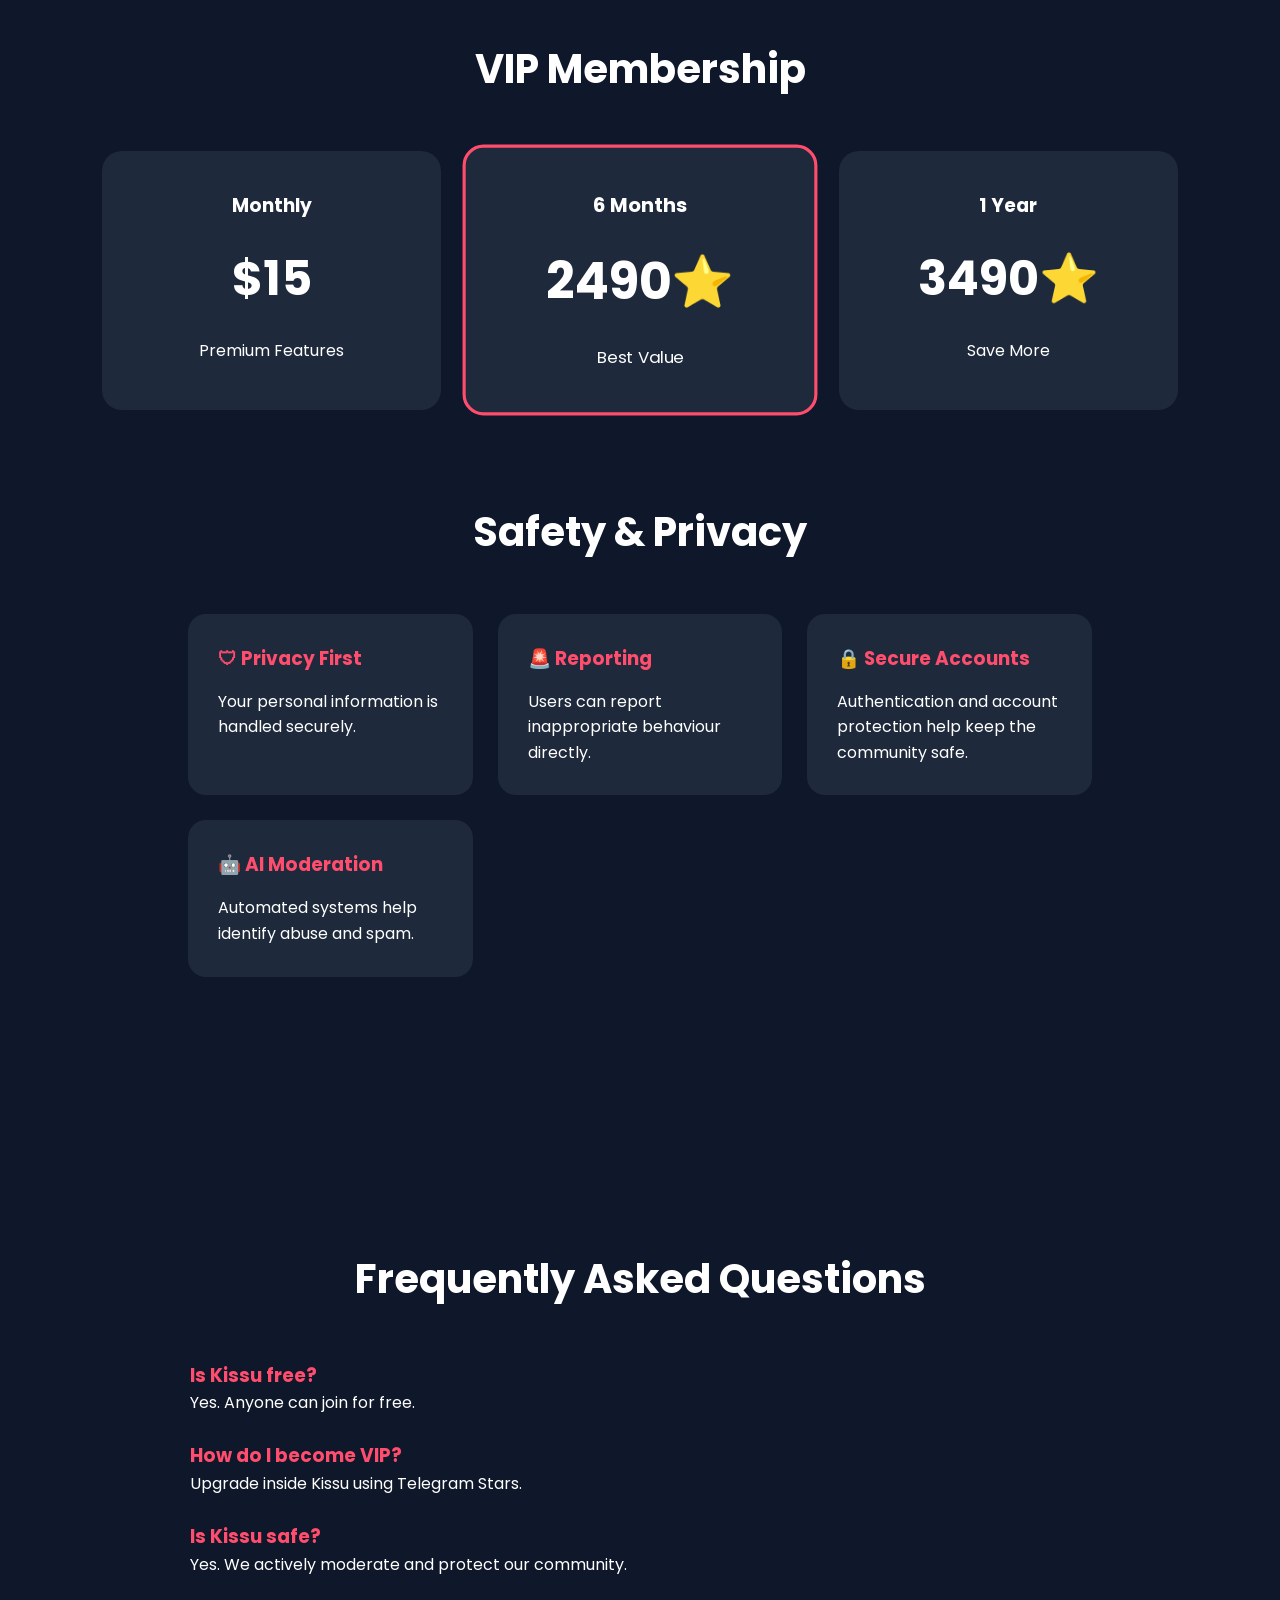
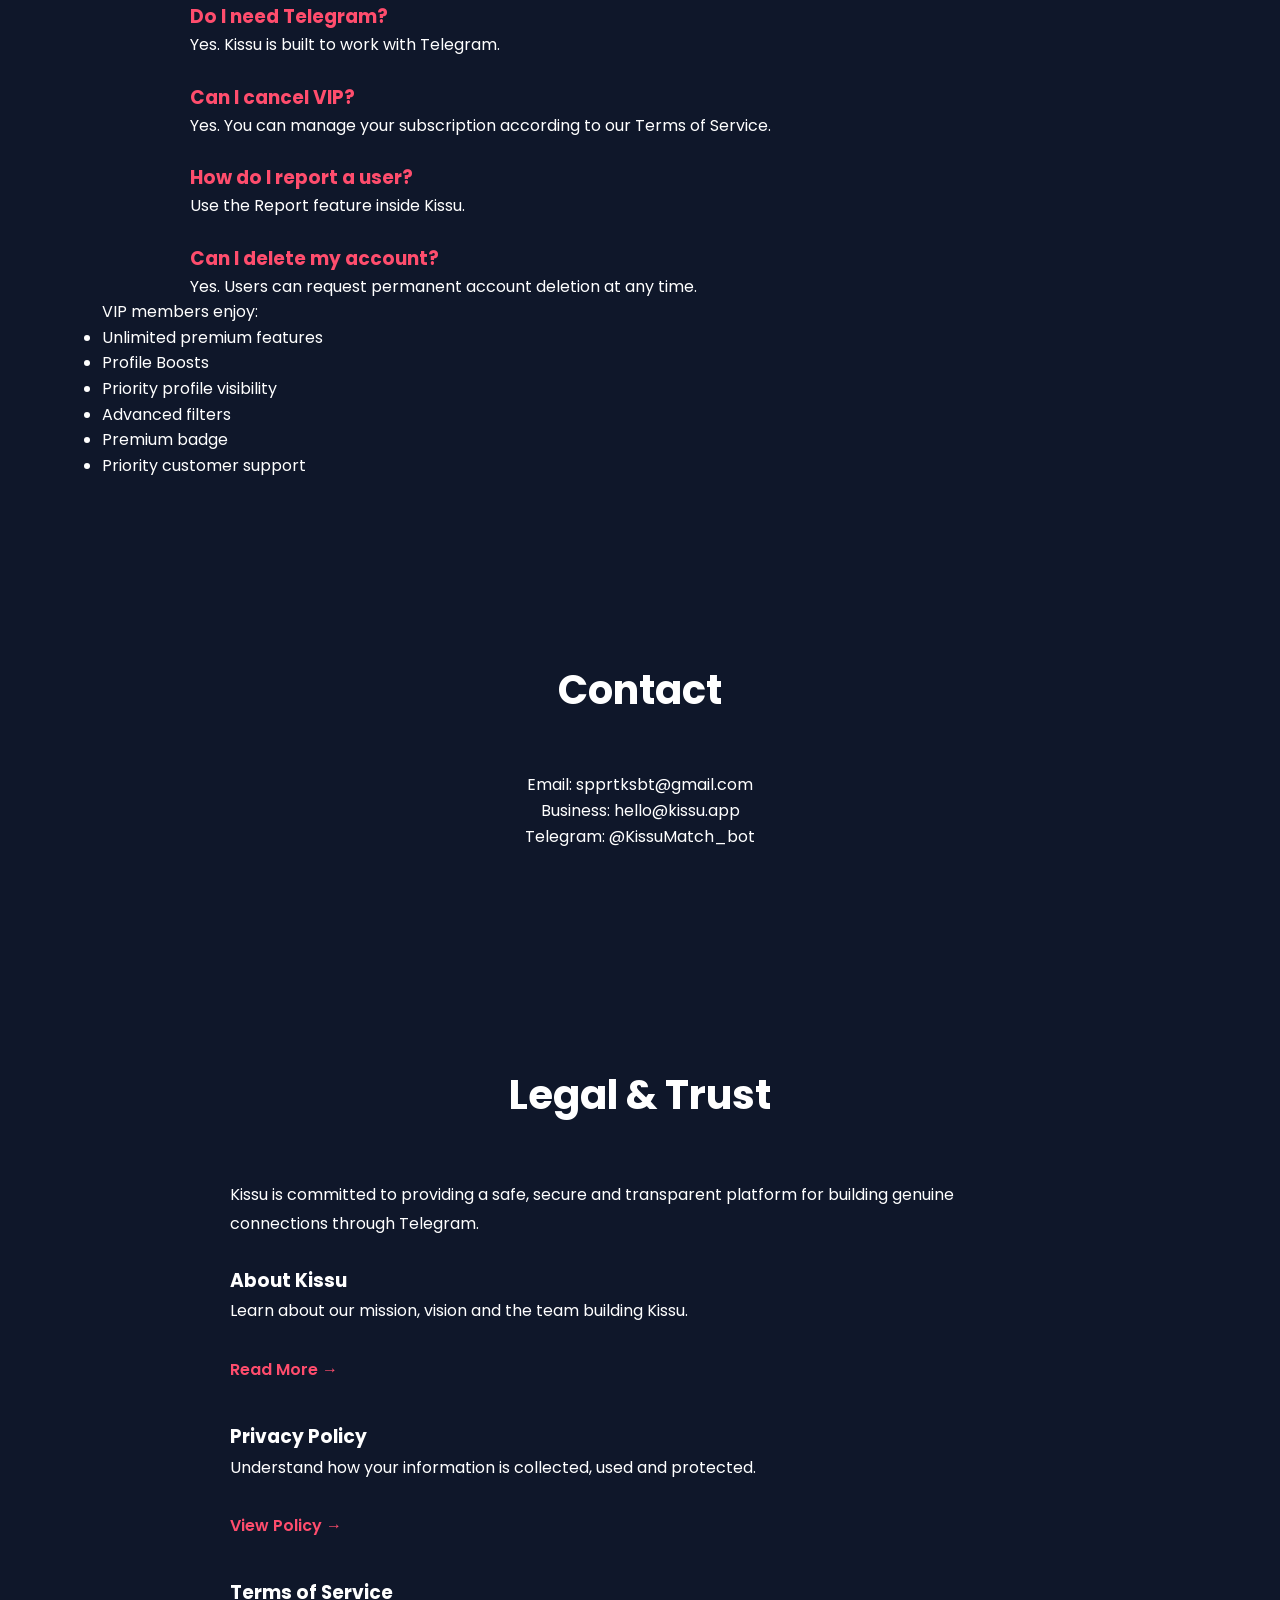
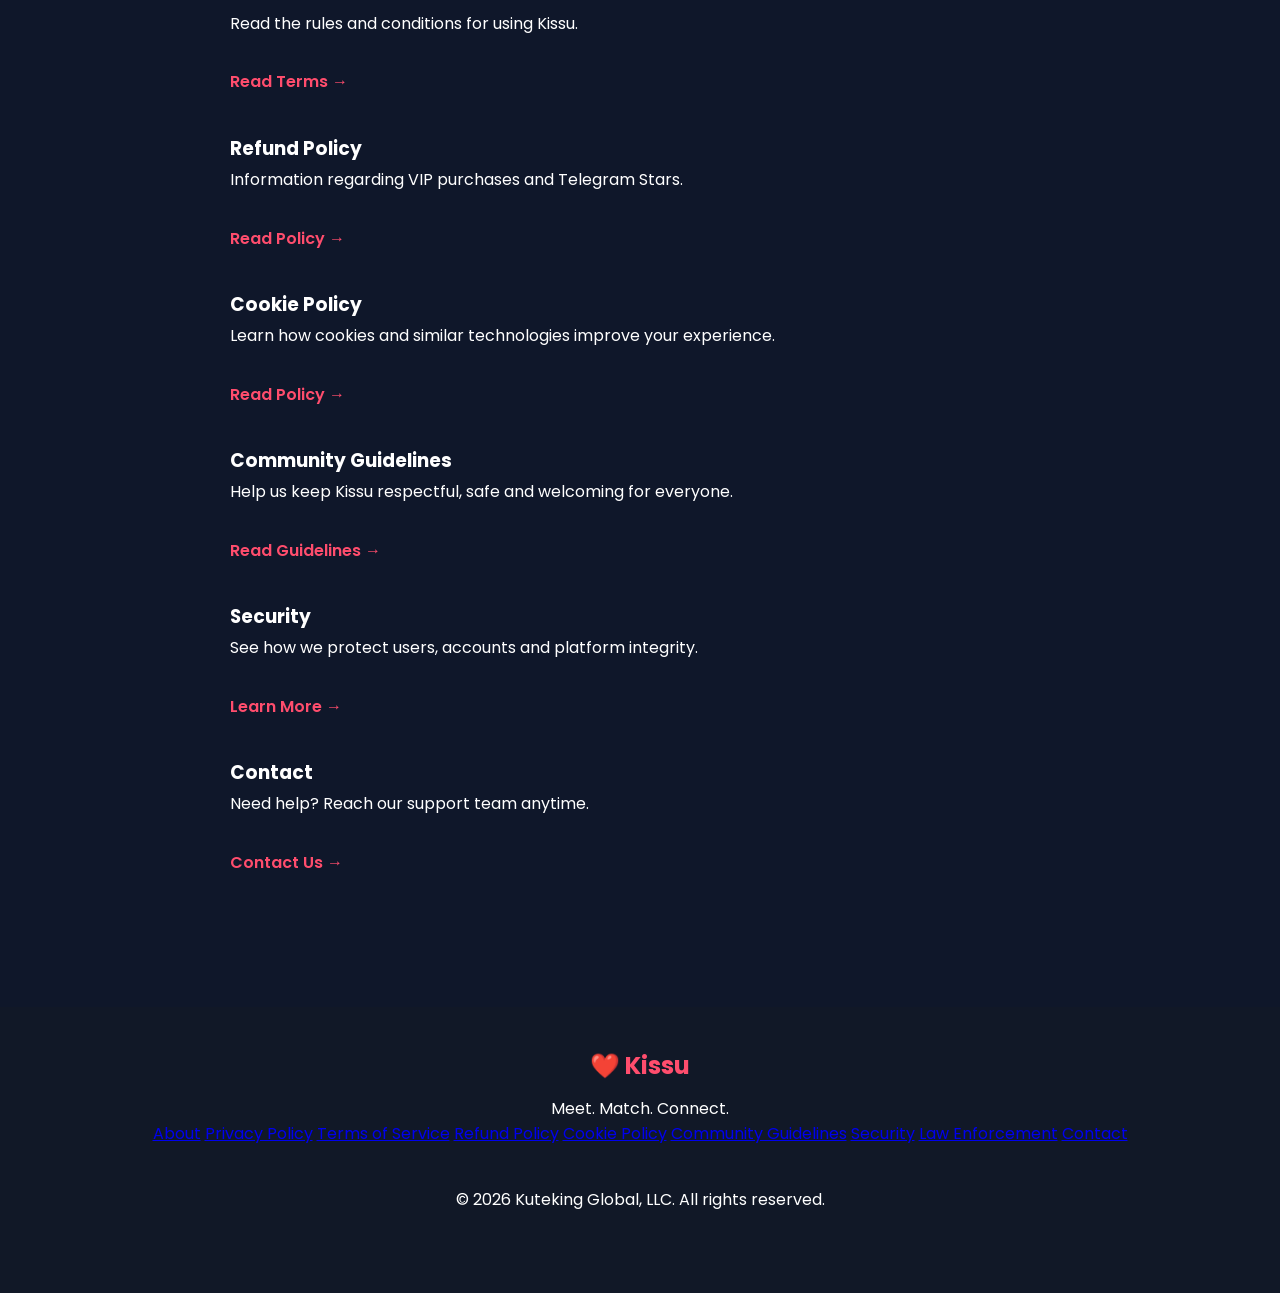
==== commit a51cbf19: "Update index.html fix errors" ====
--- a/index.html
+++ b/index.html
@@ -427,11 +427,7 @@
   <p>© 2026 Kuteking Global, LLC. All rights reserved.</p>  
 
 </div>
-
-<p>
-© 2026 Kuteking Global, LLC. All rights reserved.
-</p>
-
+    
 </footer>
 
 <script src="script.js"></script>
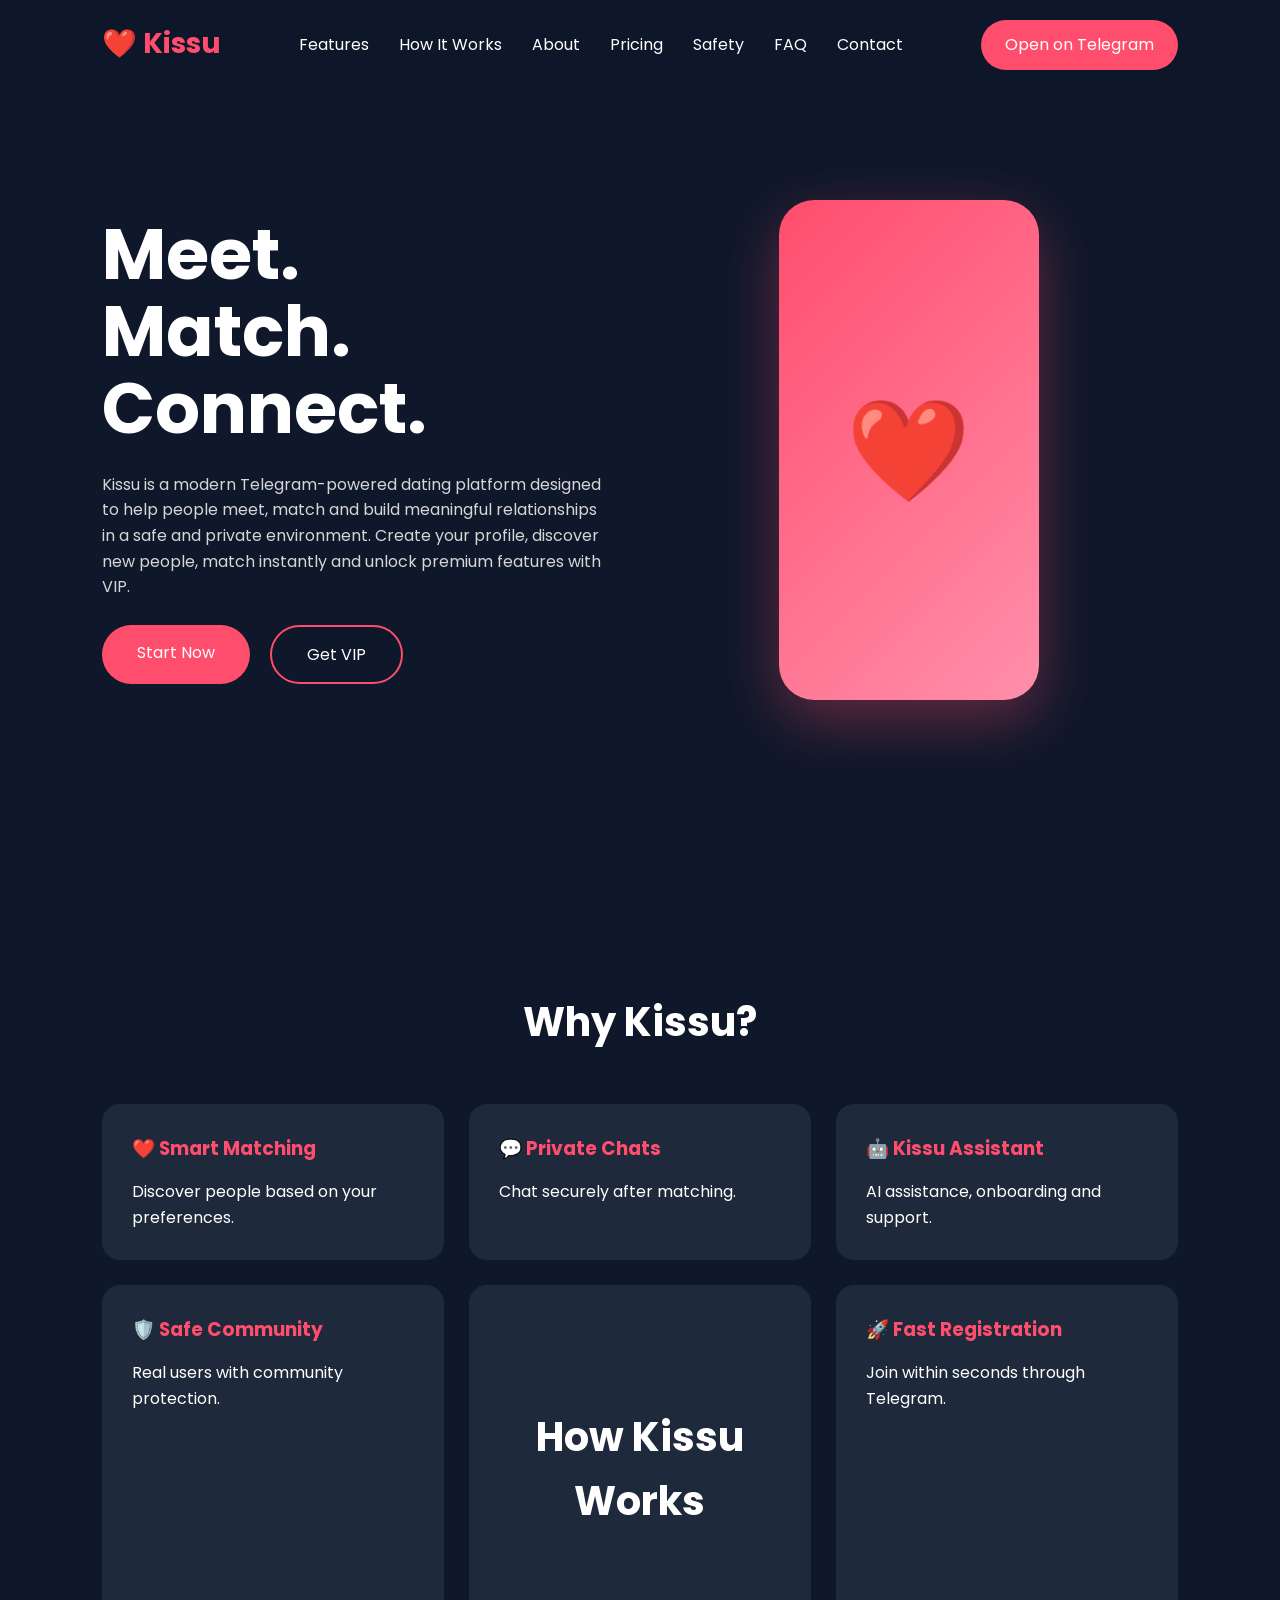
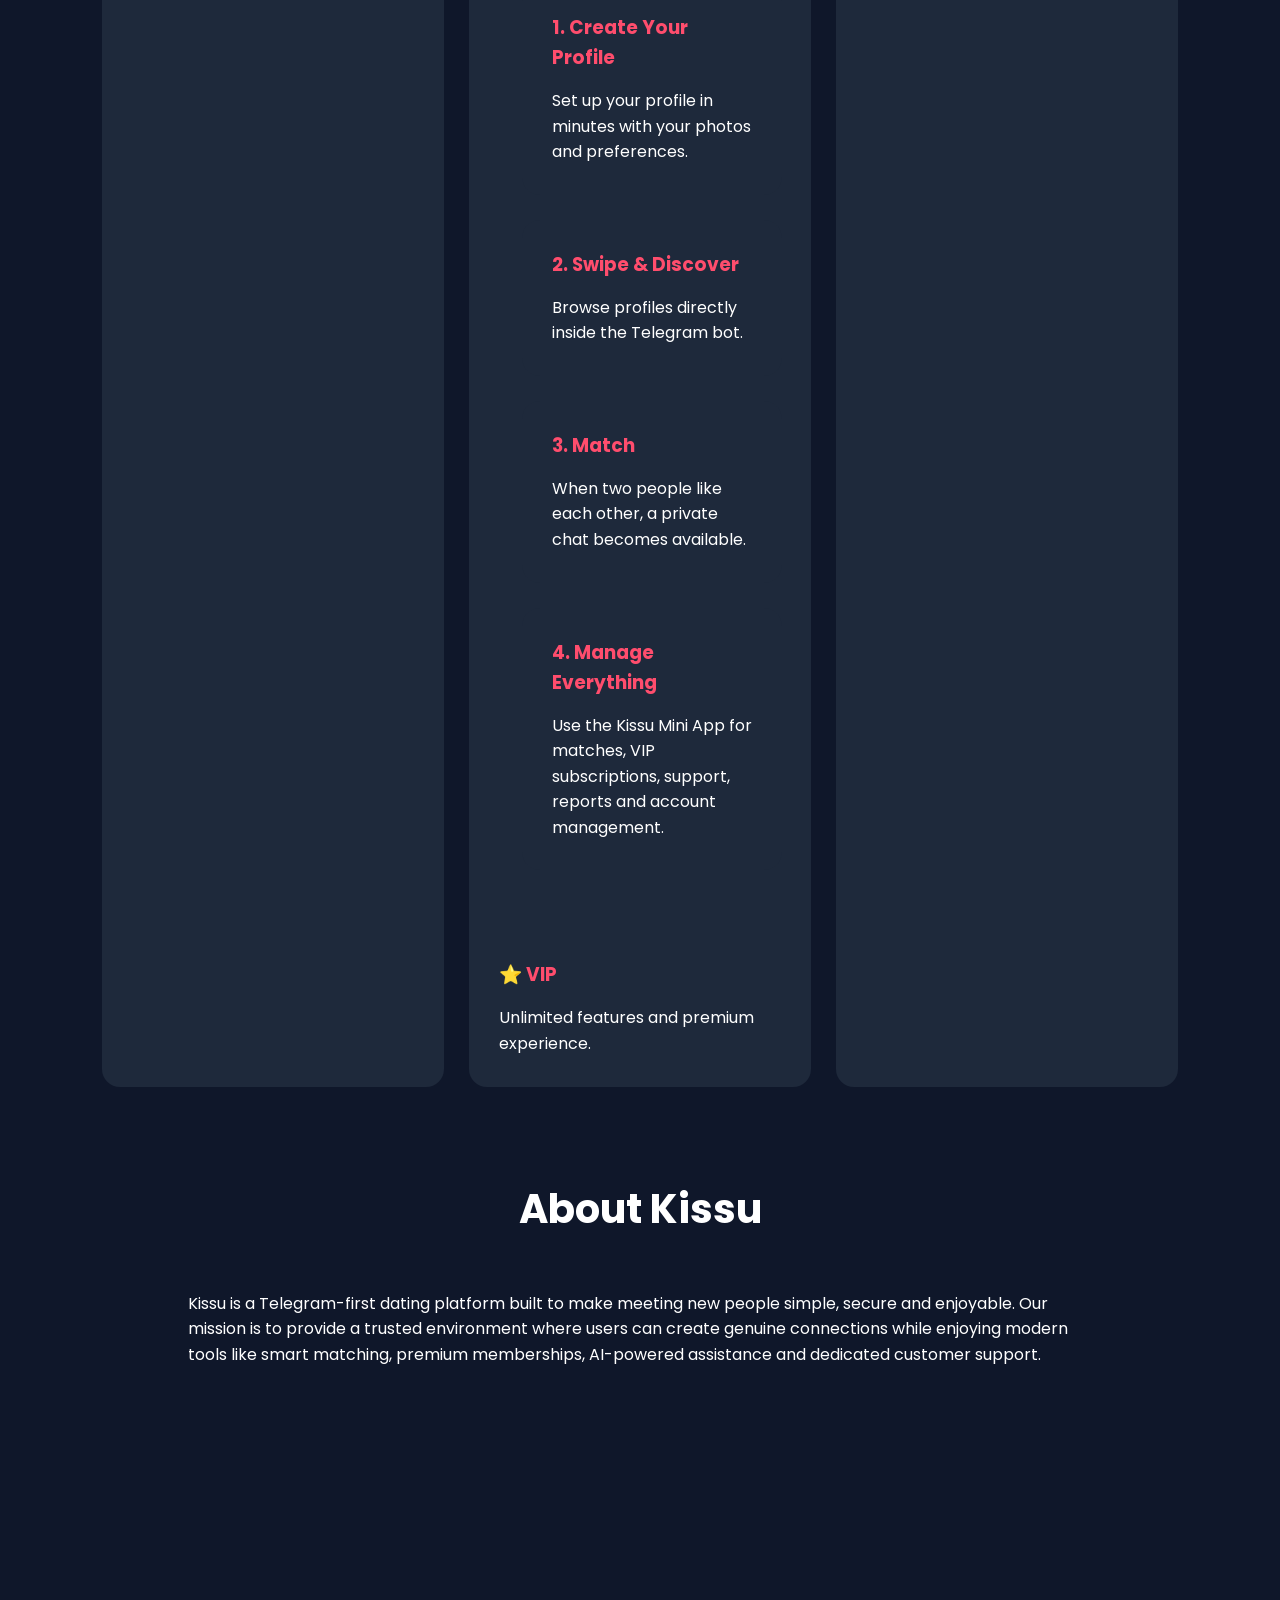
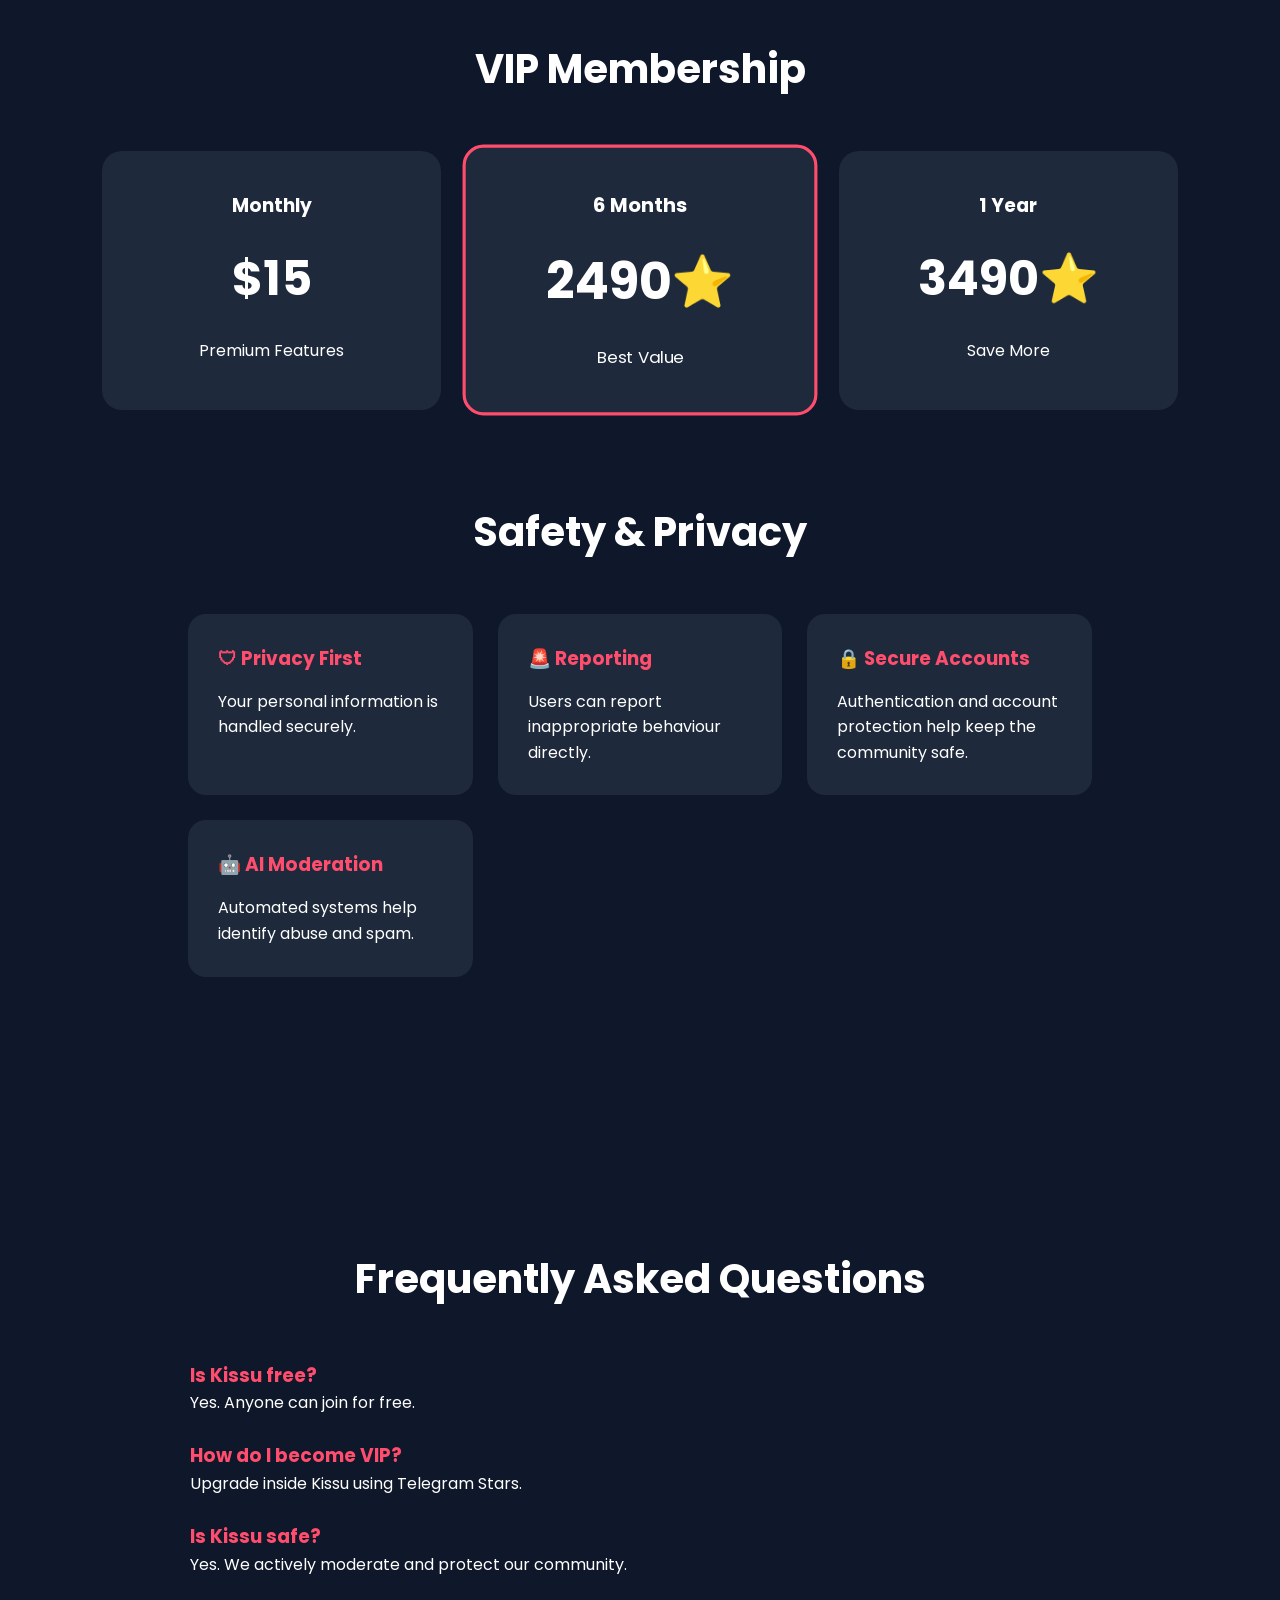
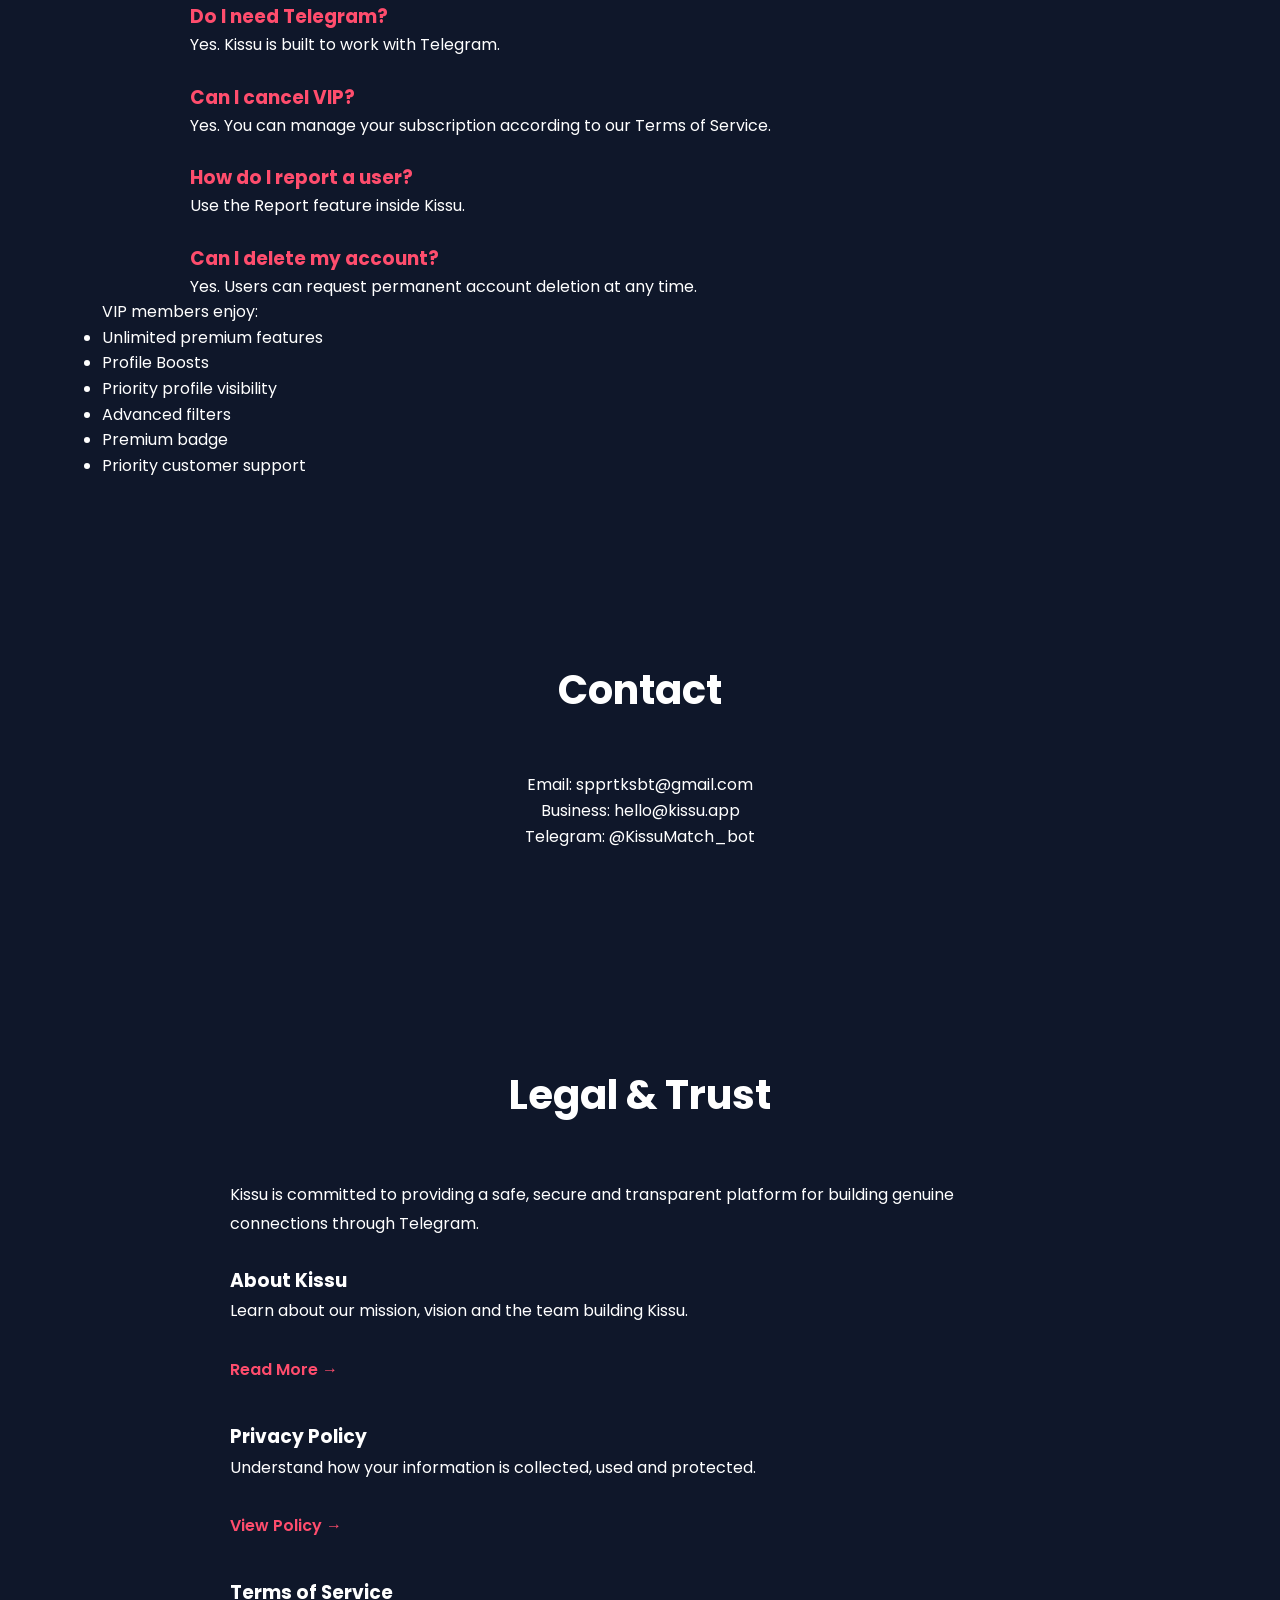
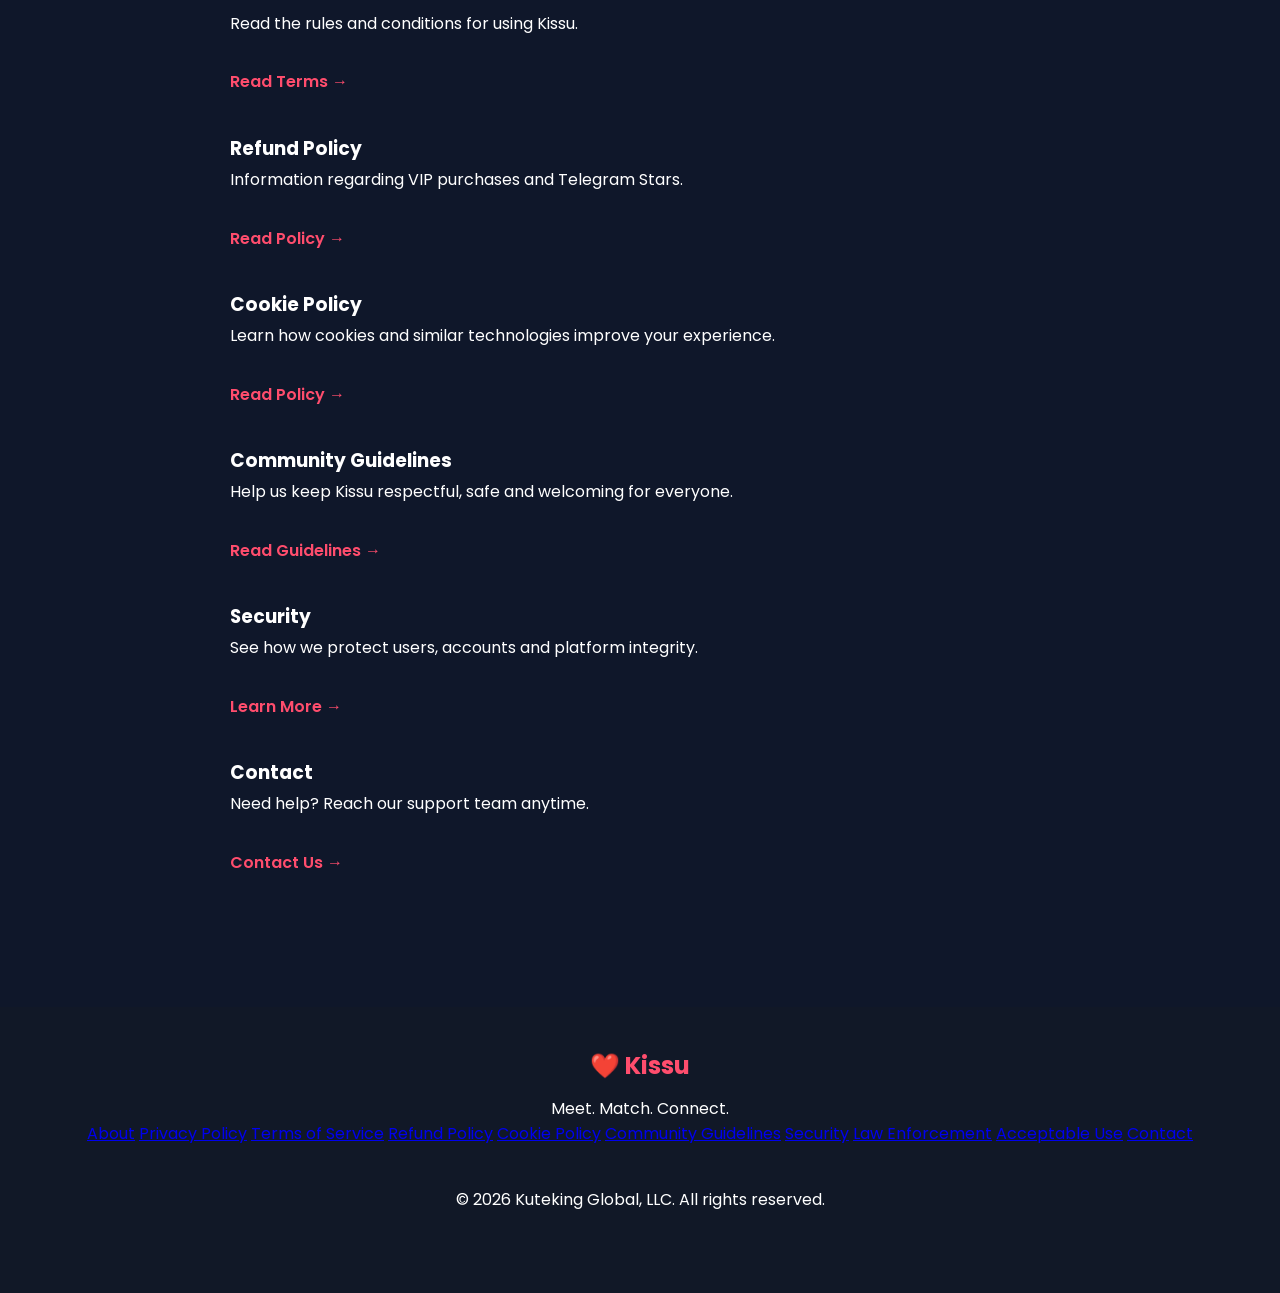
==== commit d24ef93e: "Update index.html" ====
--- a/index.html
+++ b/index.html
@@ -422,6 +422,8 @@
     
 <a href="/law-enforcement.html">Law Enforcement</a>
 
+<a href="/acceptable-use.html">Acceptable Use</a>
+
 <a href="/contact.html">Contact</a>
  <footer class="site-footer">
   <p>© 2026 Kuteking Global, LLC. All rights reserved.</p>  
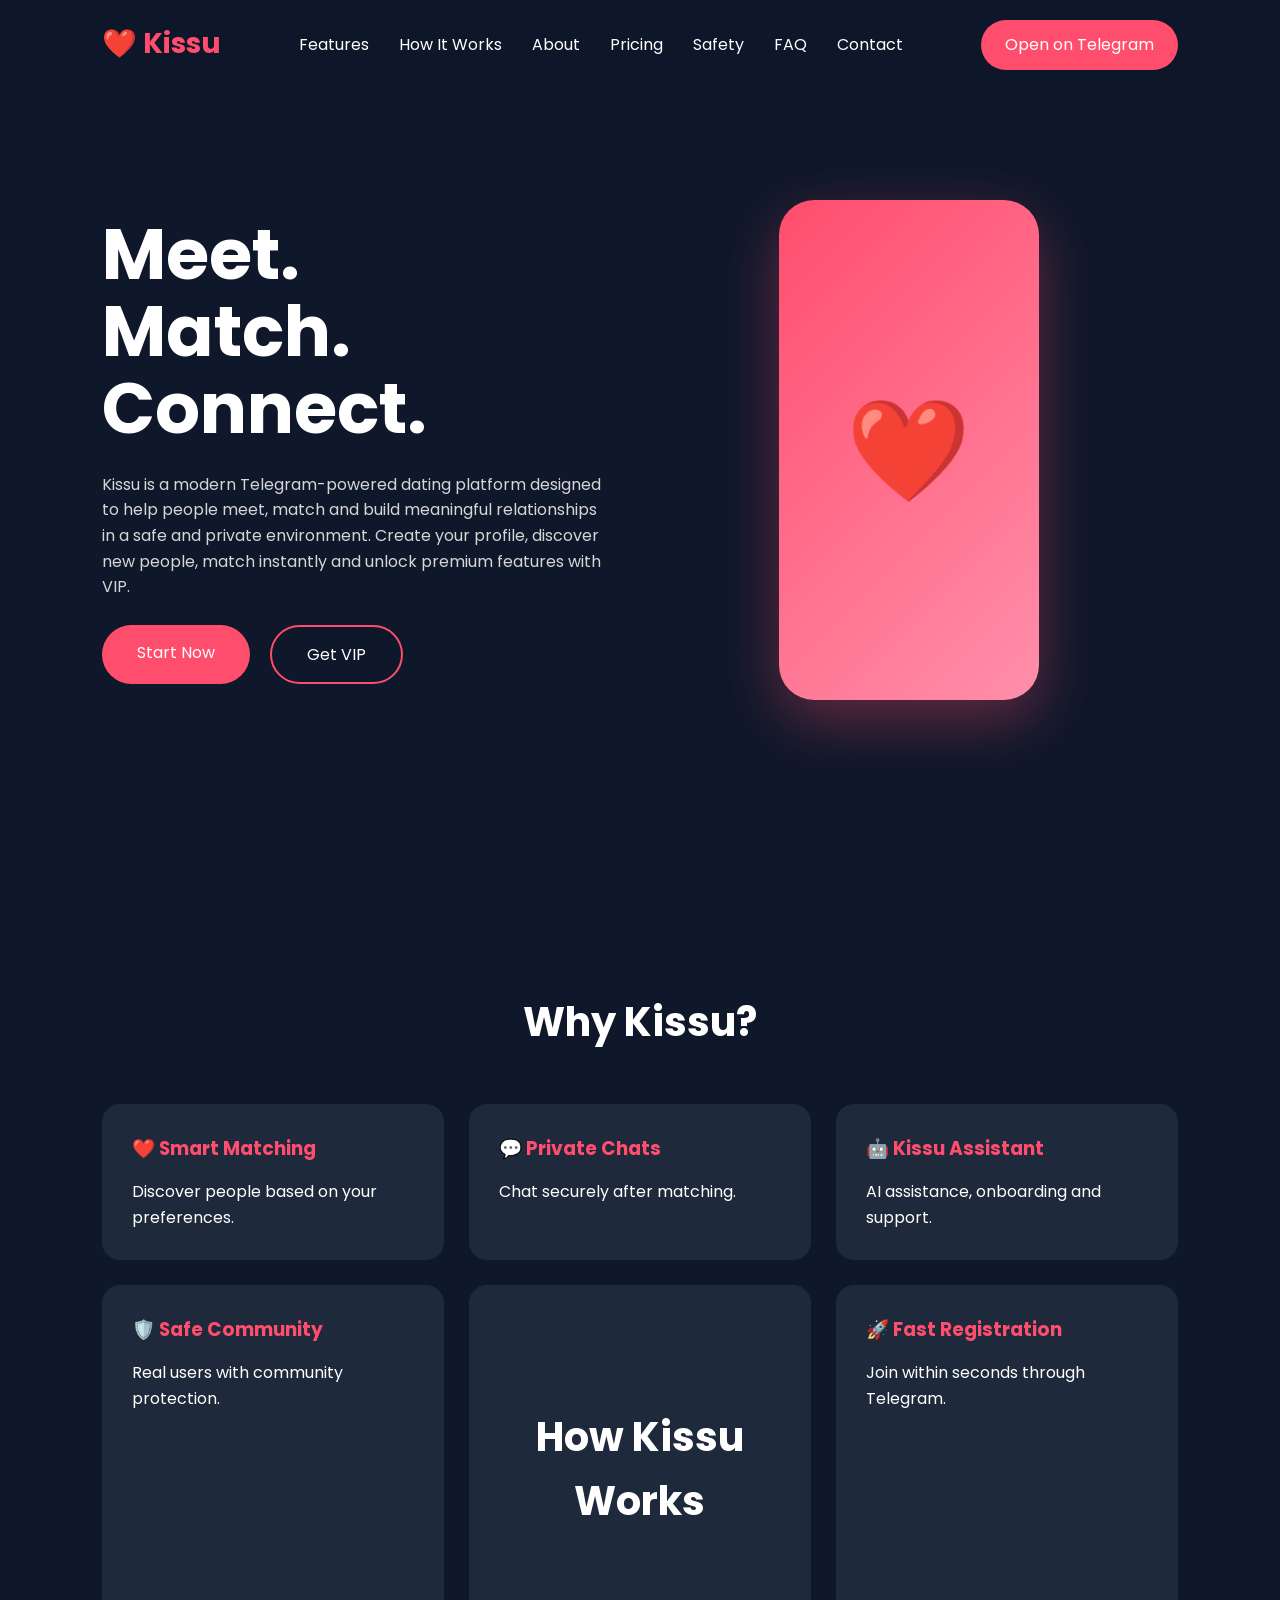
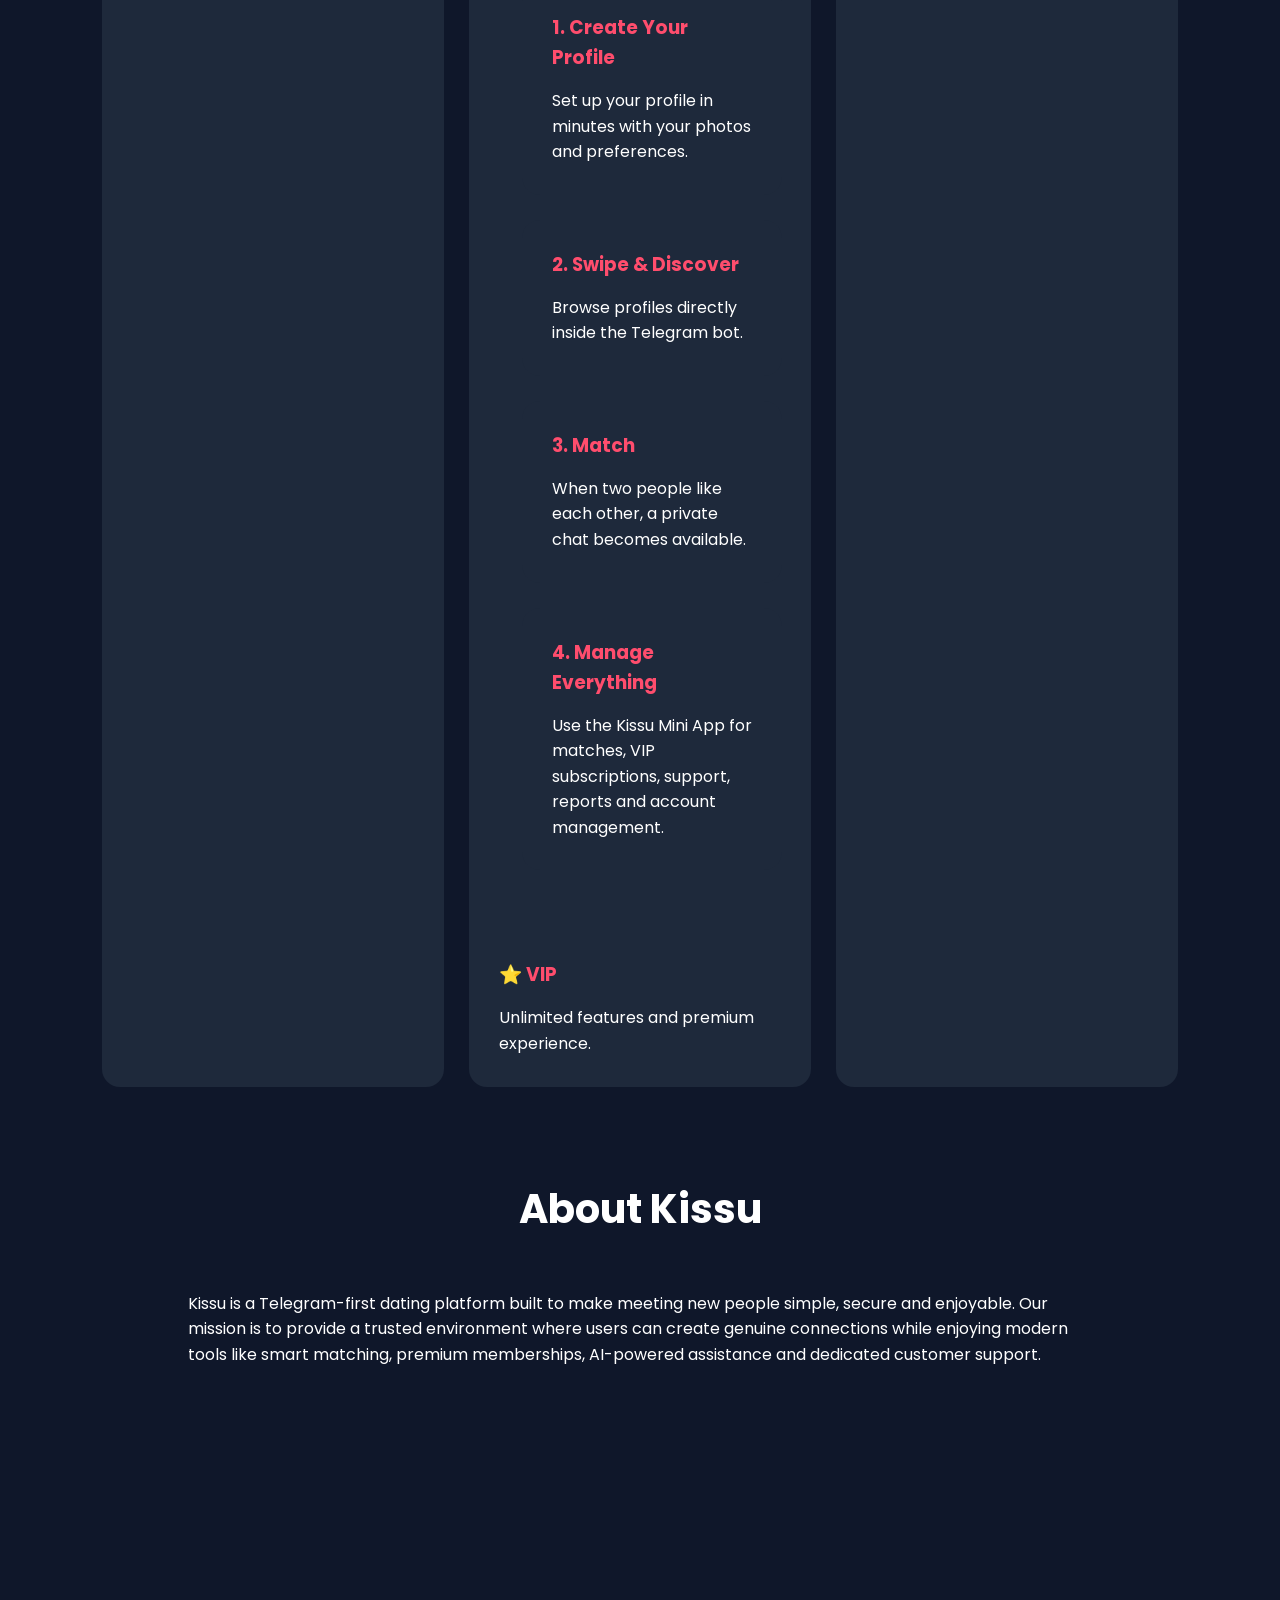
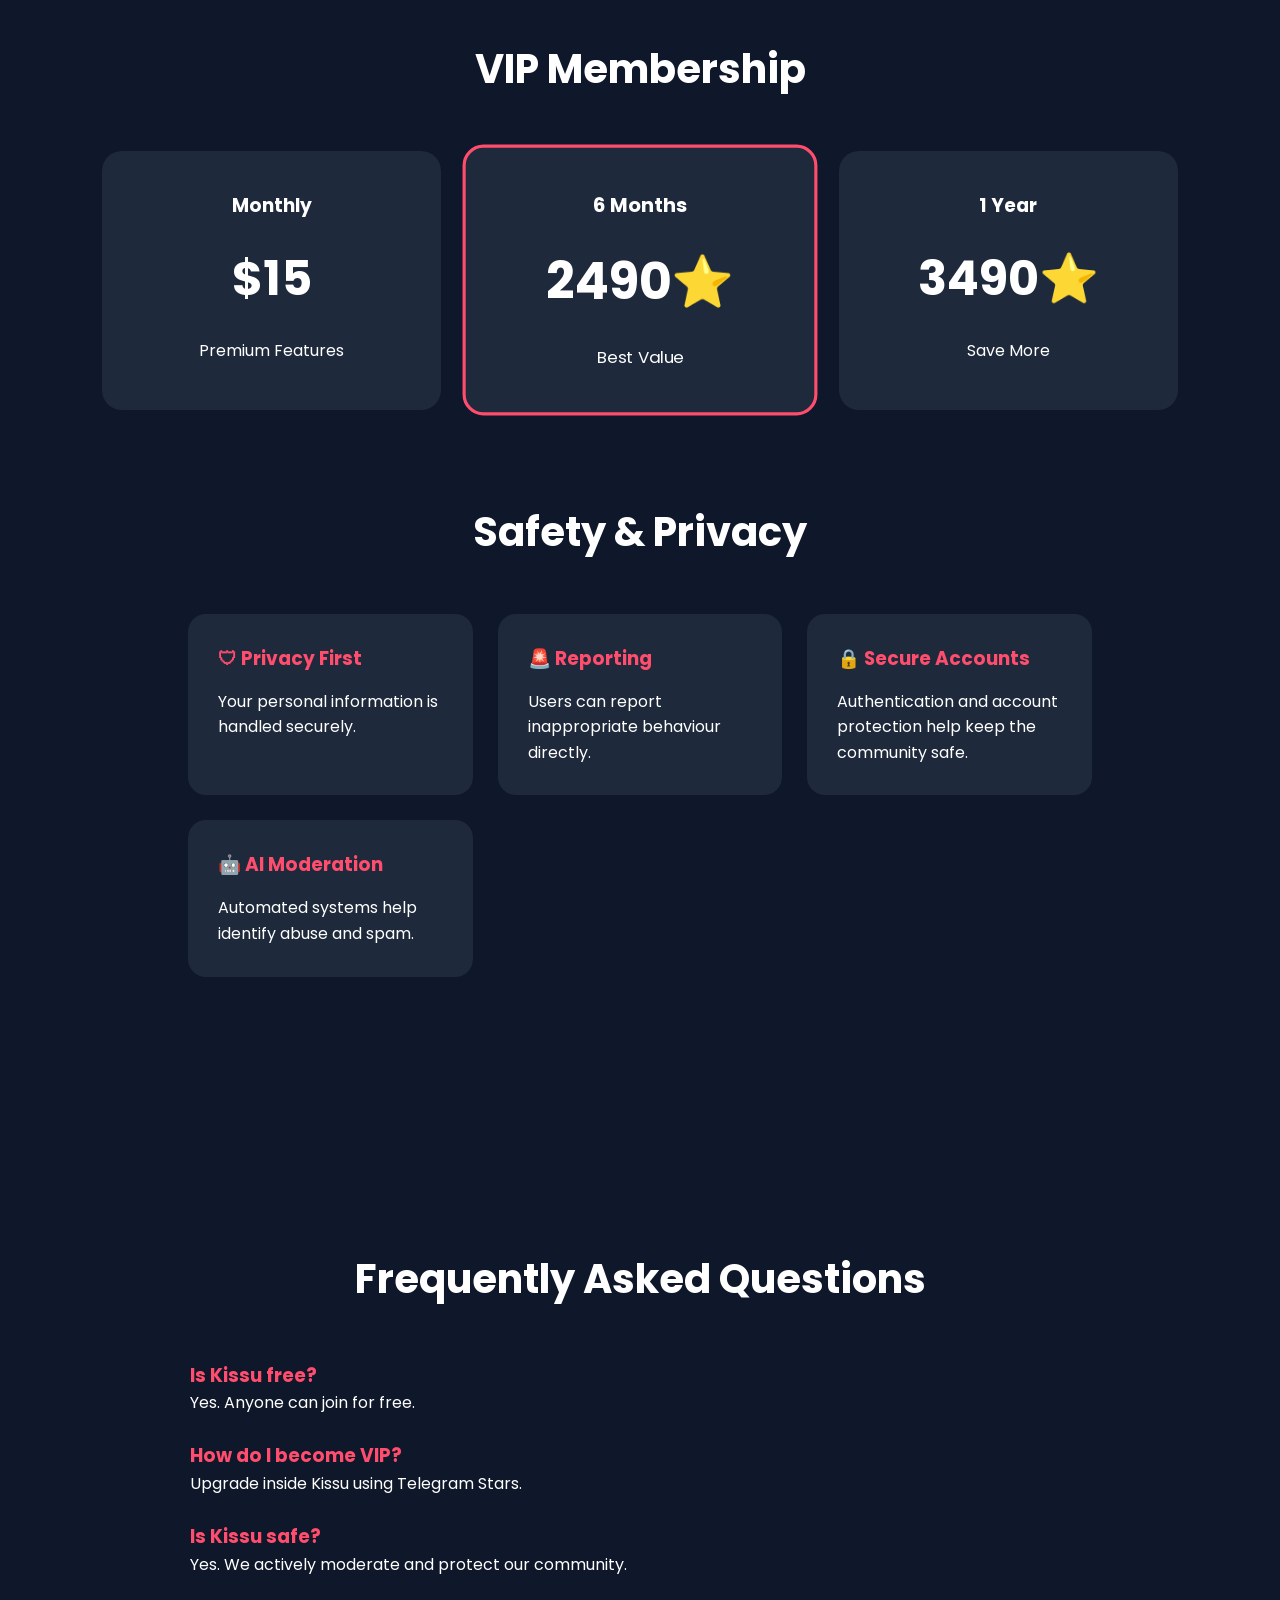
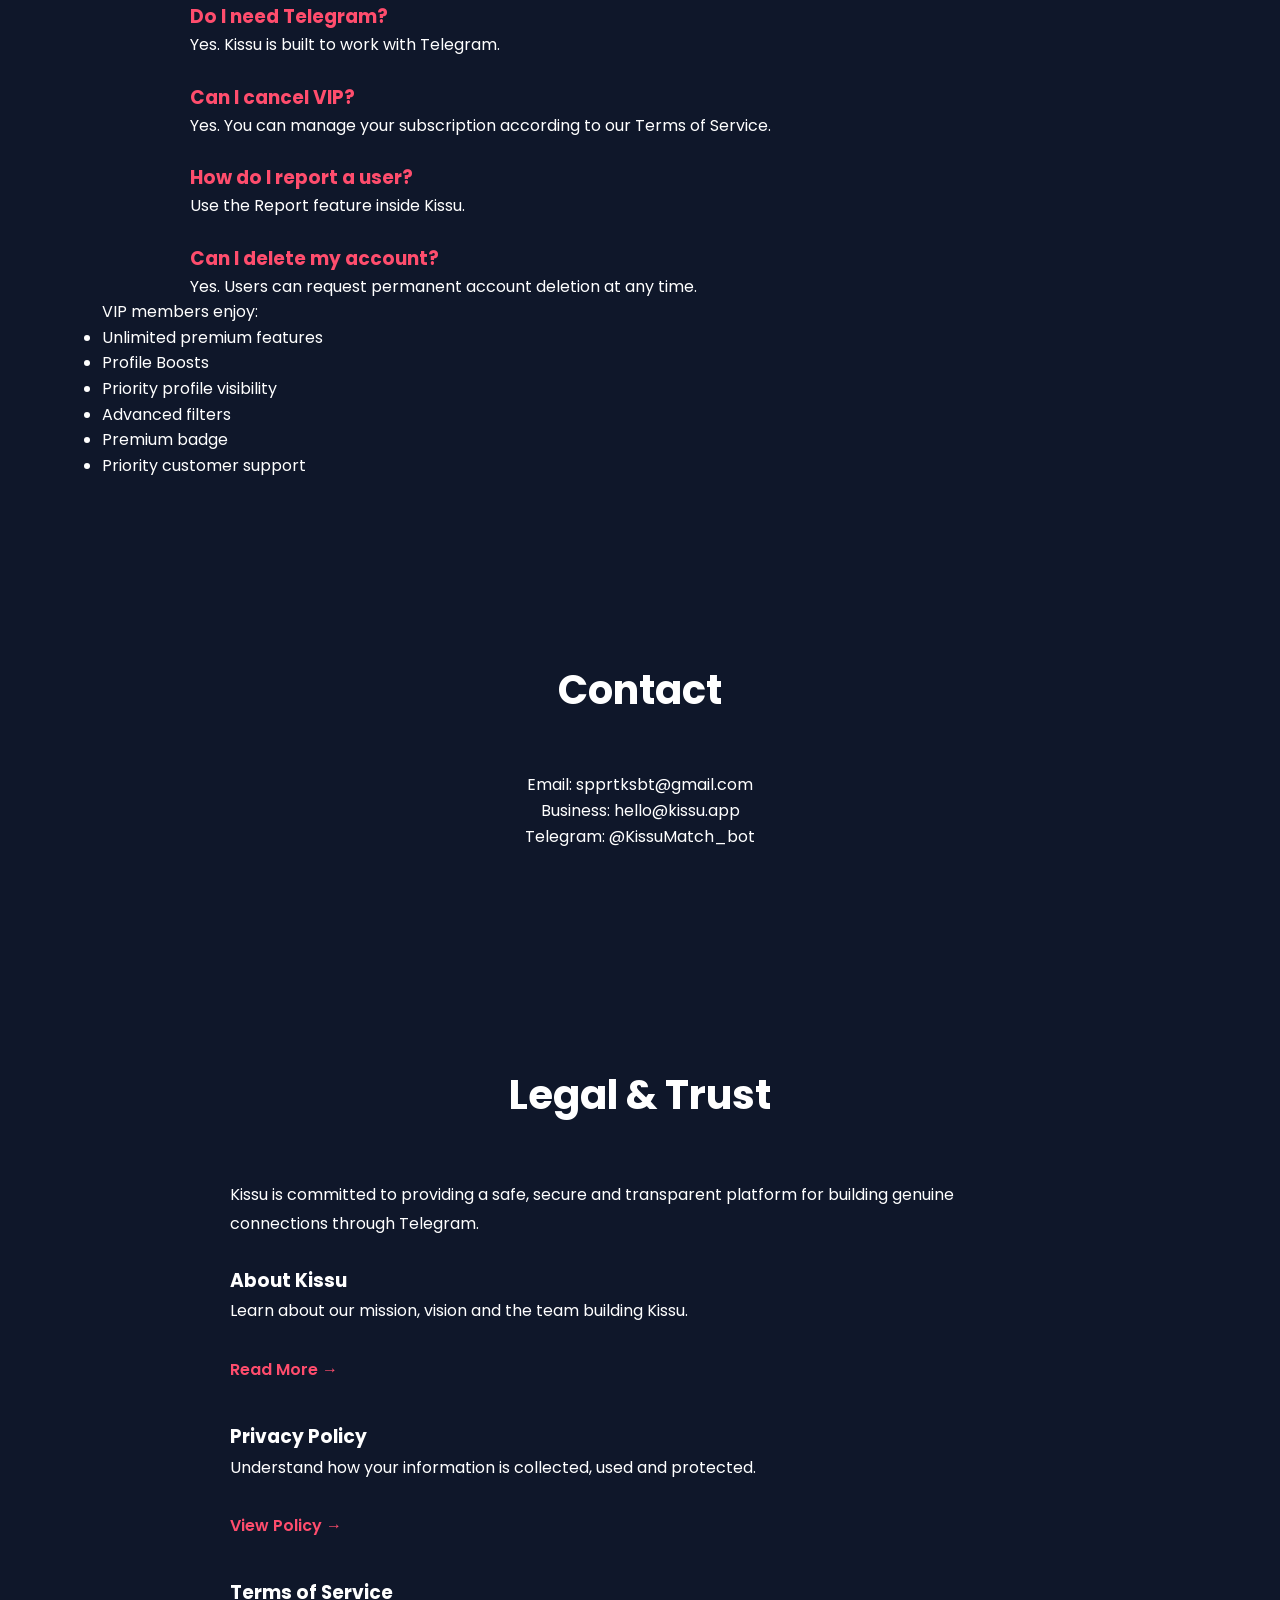
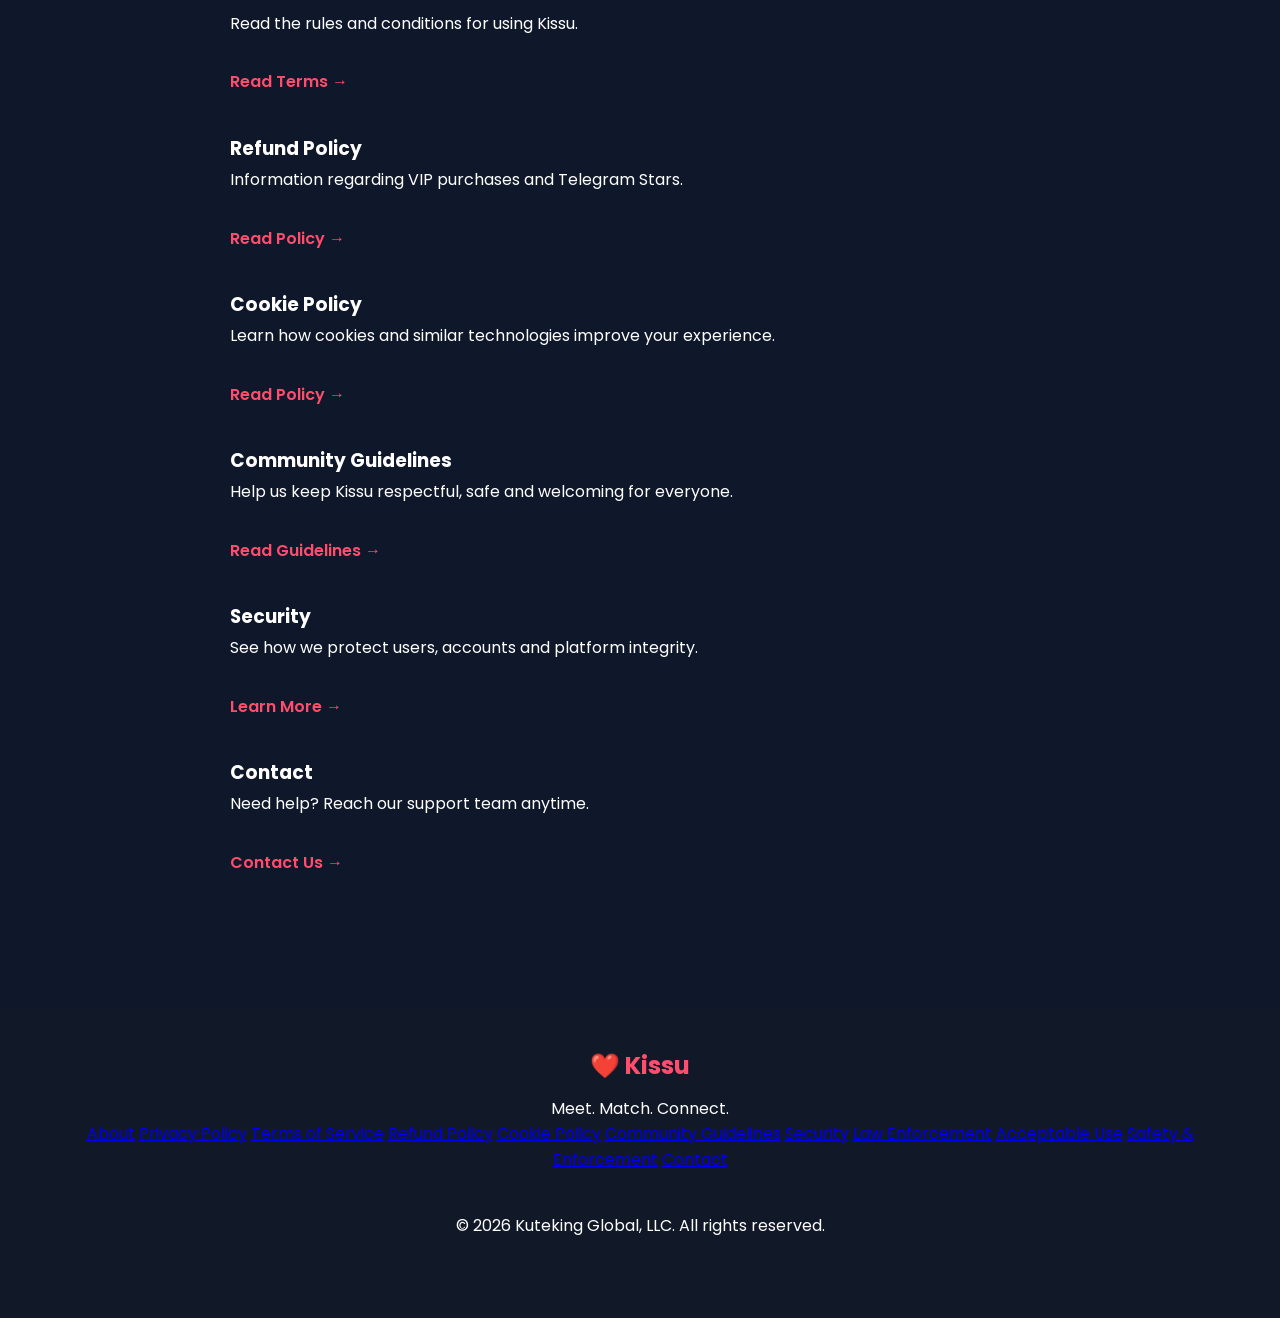
==== commit f23f94eb: "Update index.html" ====
--- a/index.html
+++ b/index.html
@@ -424,6 +424,8 @@
 
 <a href="/acceptable-use.html">Acceptable Use</a>
 
+<a href="/enforcement.html">Safety & Enforcement</a>
+
 <a href="/contact.html">Contact</a>
  <footer class="site-footer">
   <p>© 2026 Kuteking Global, LLC. All rights reserved.</p>  
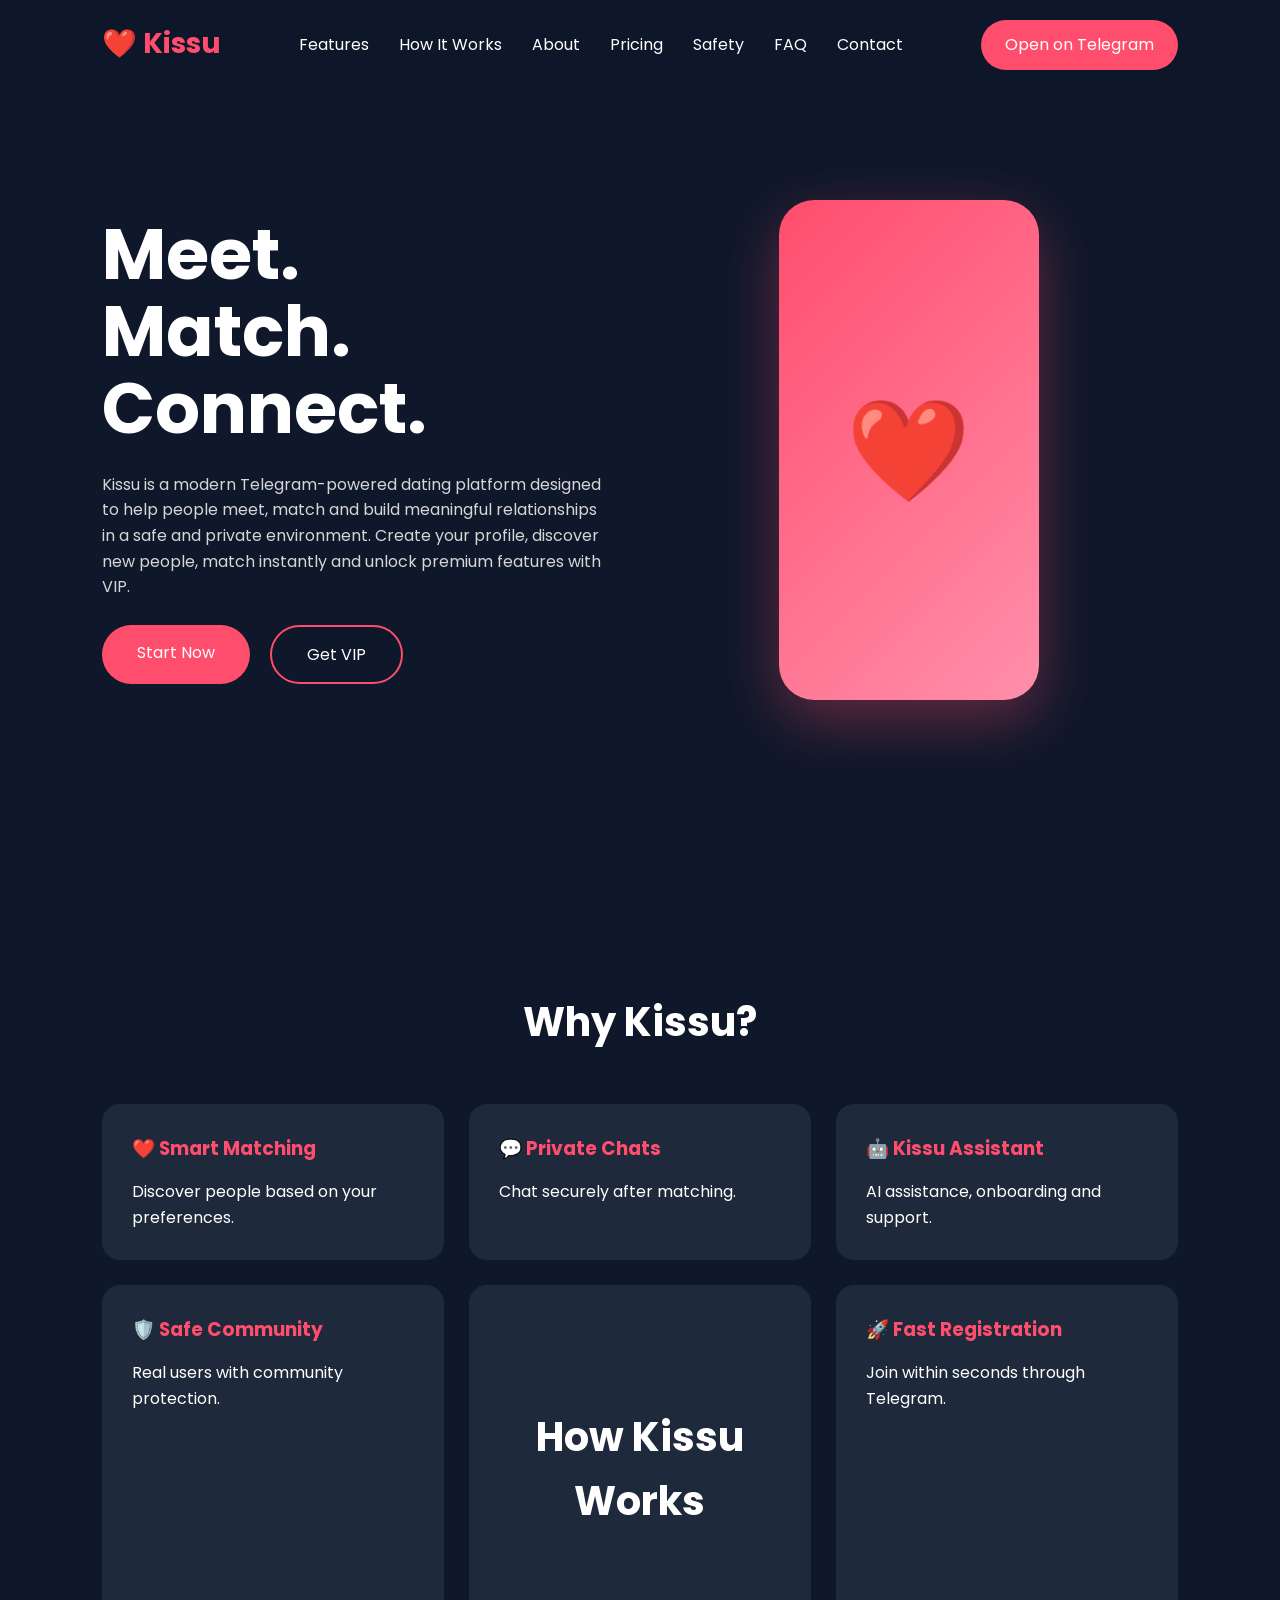
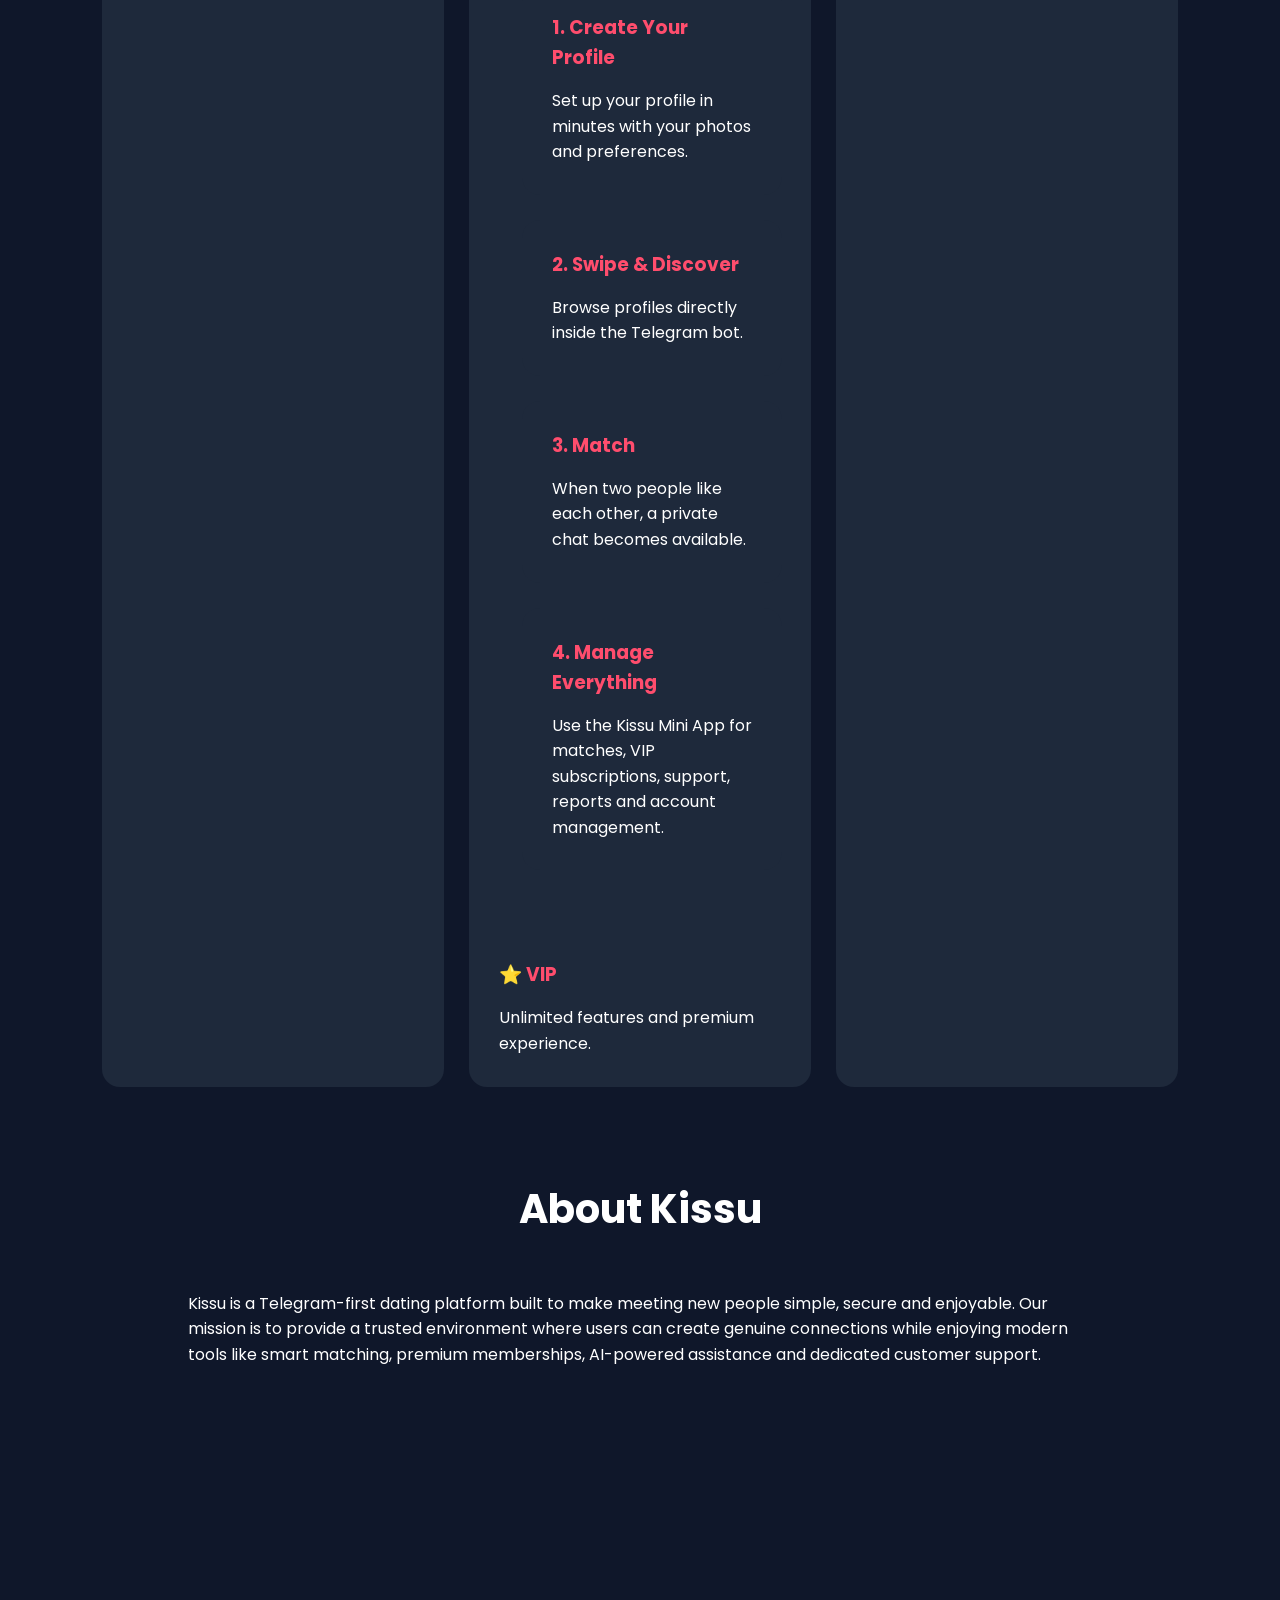
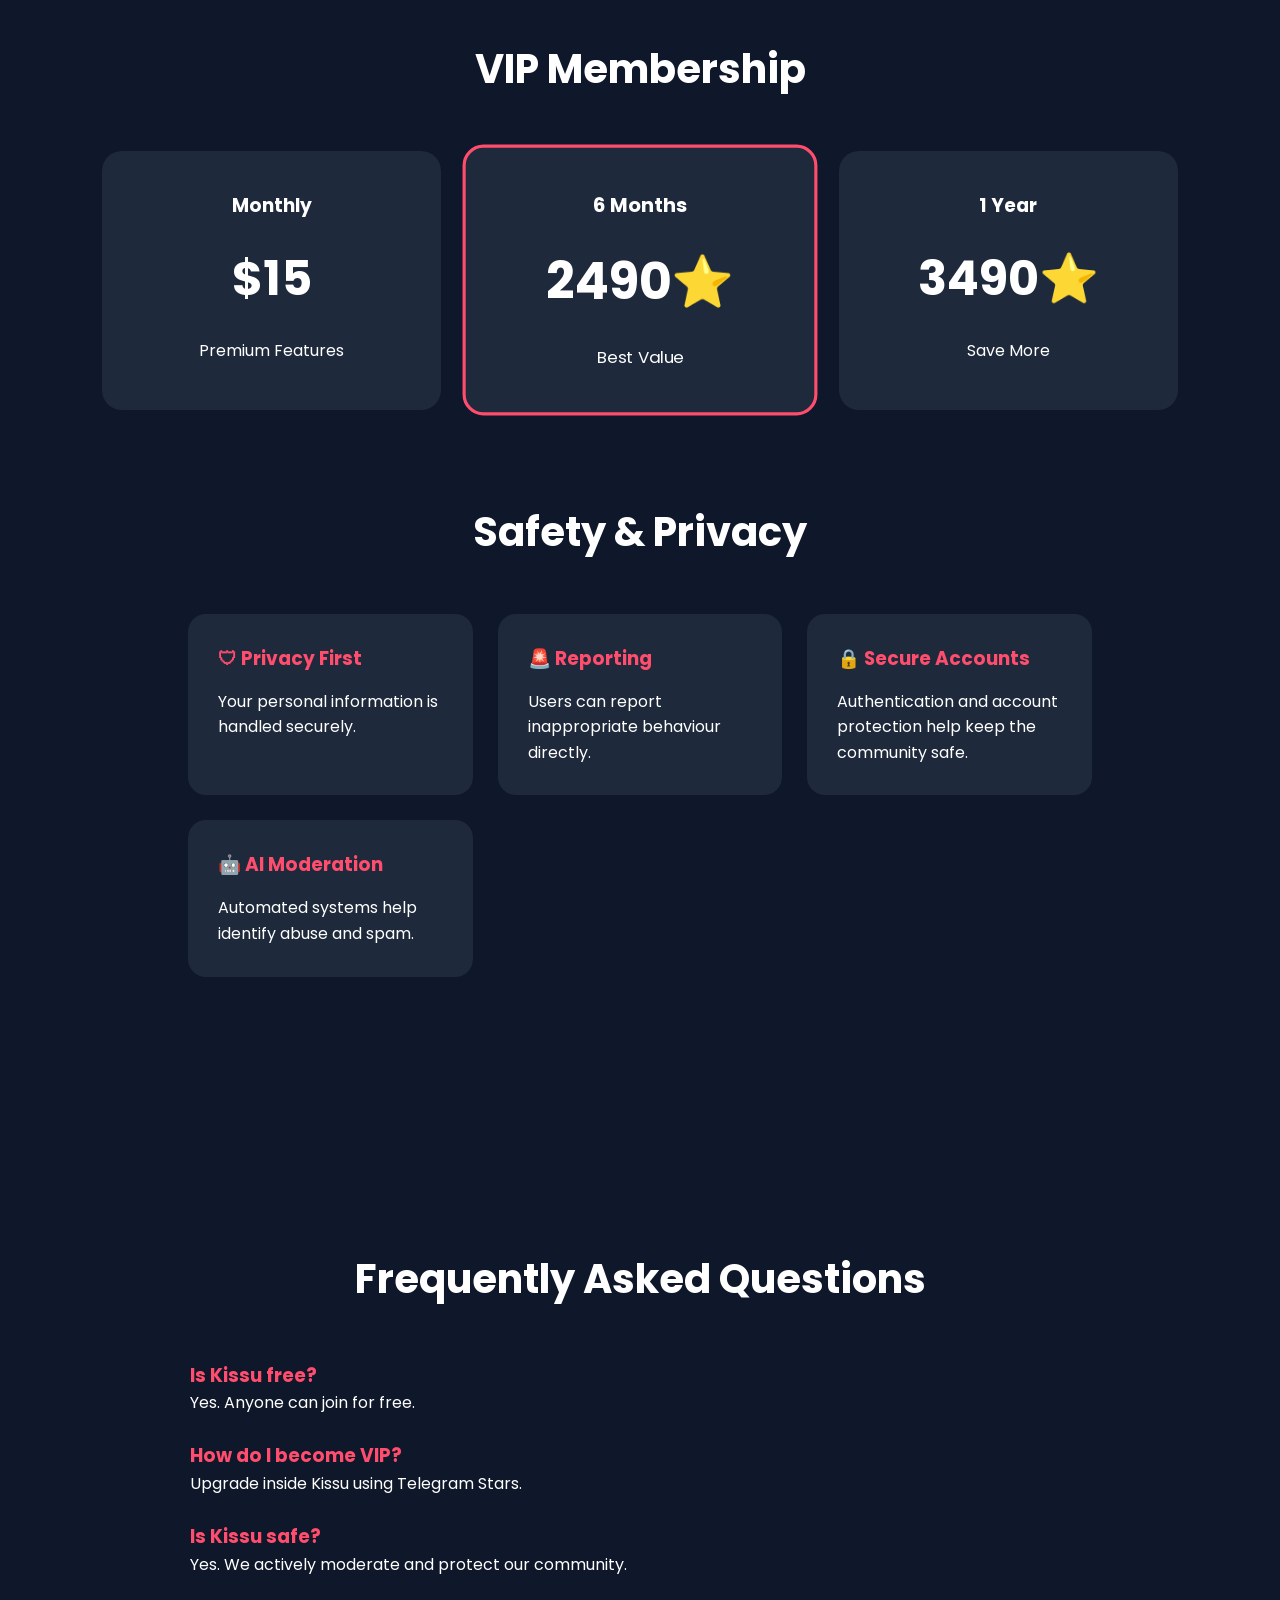
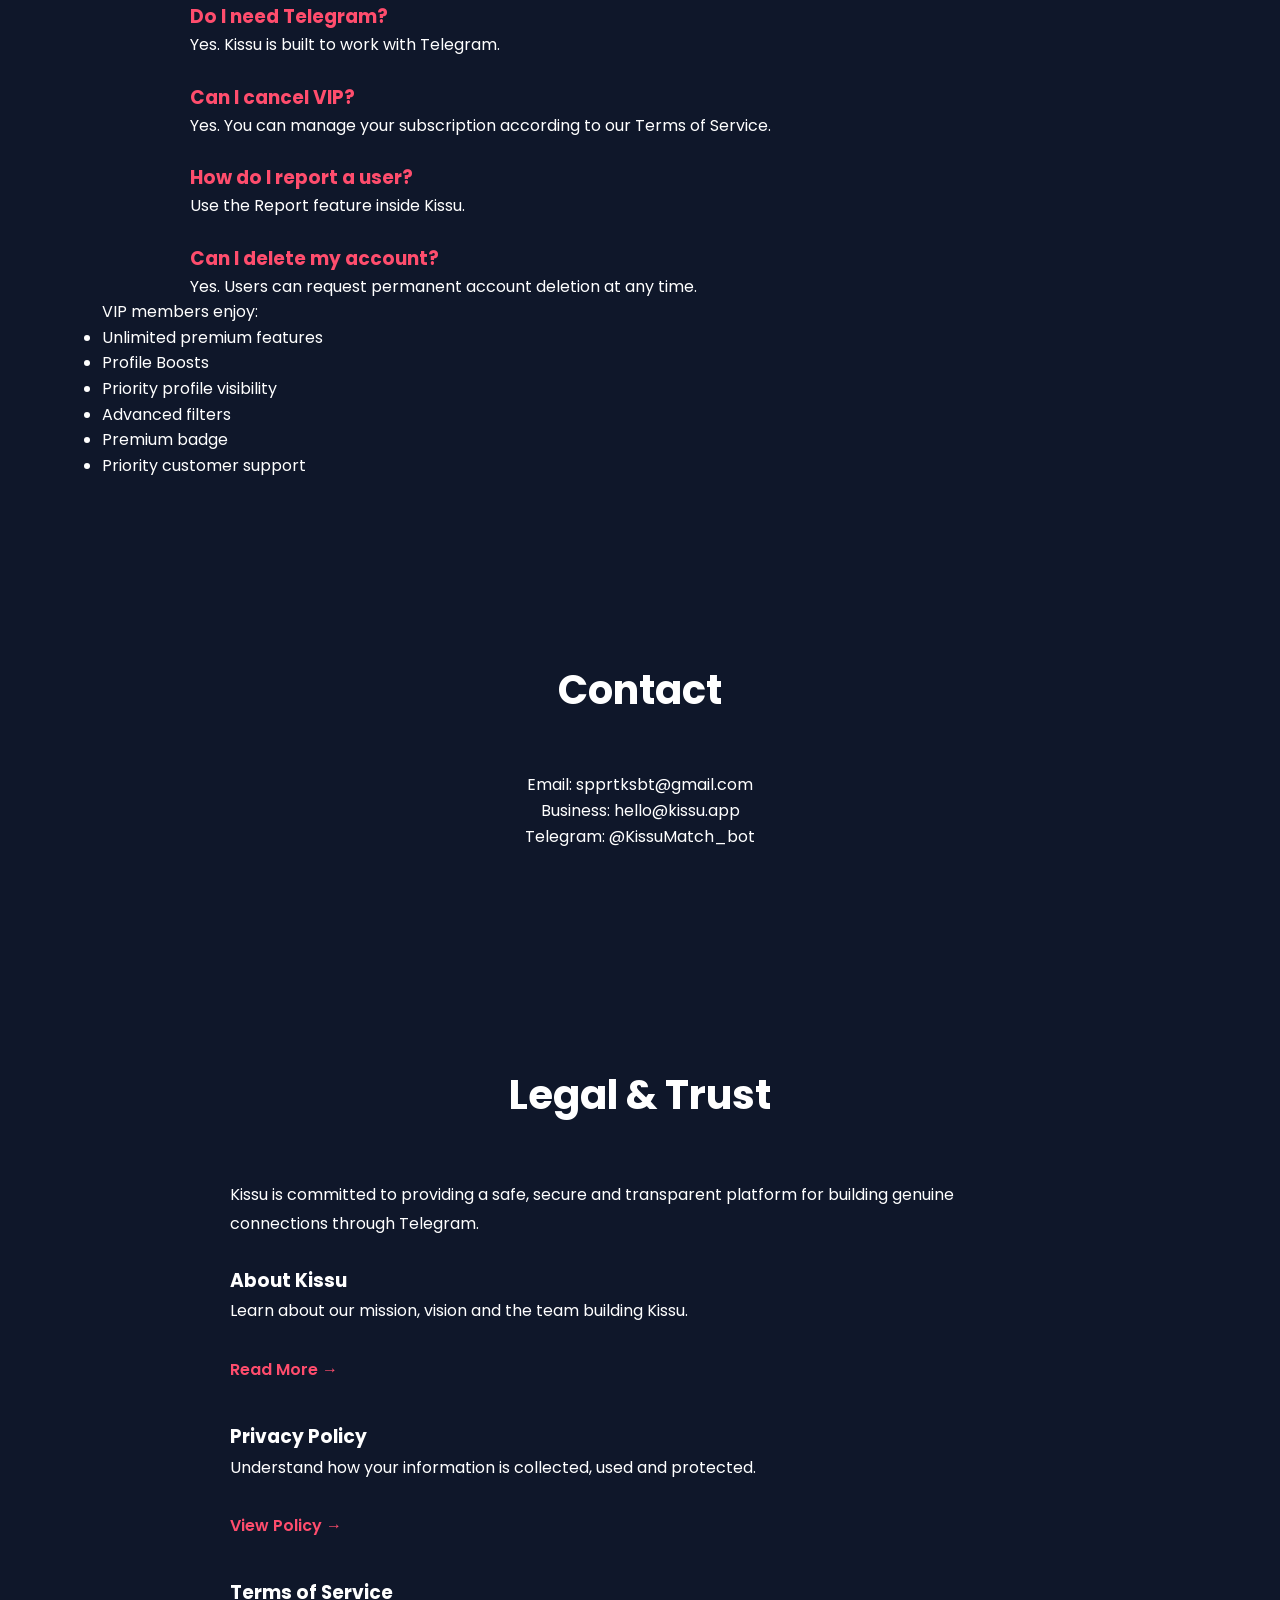
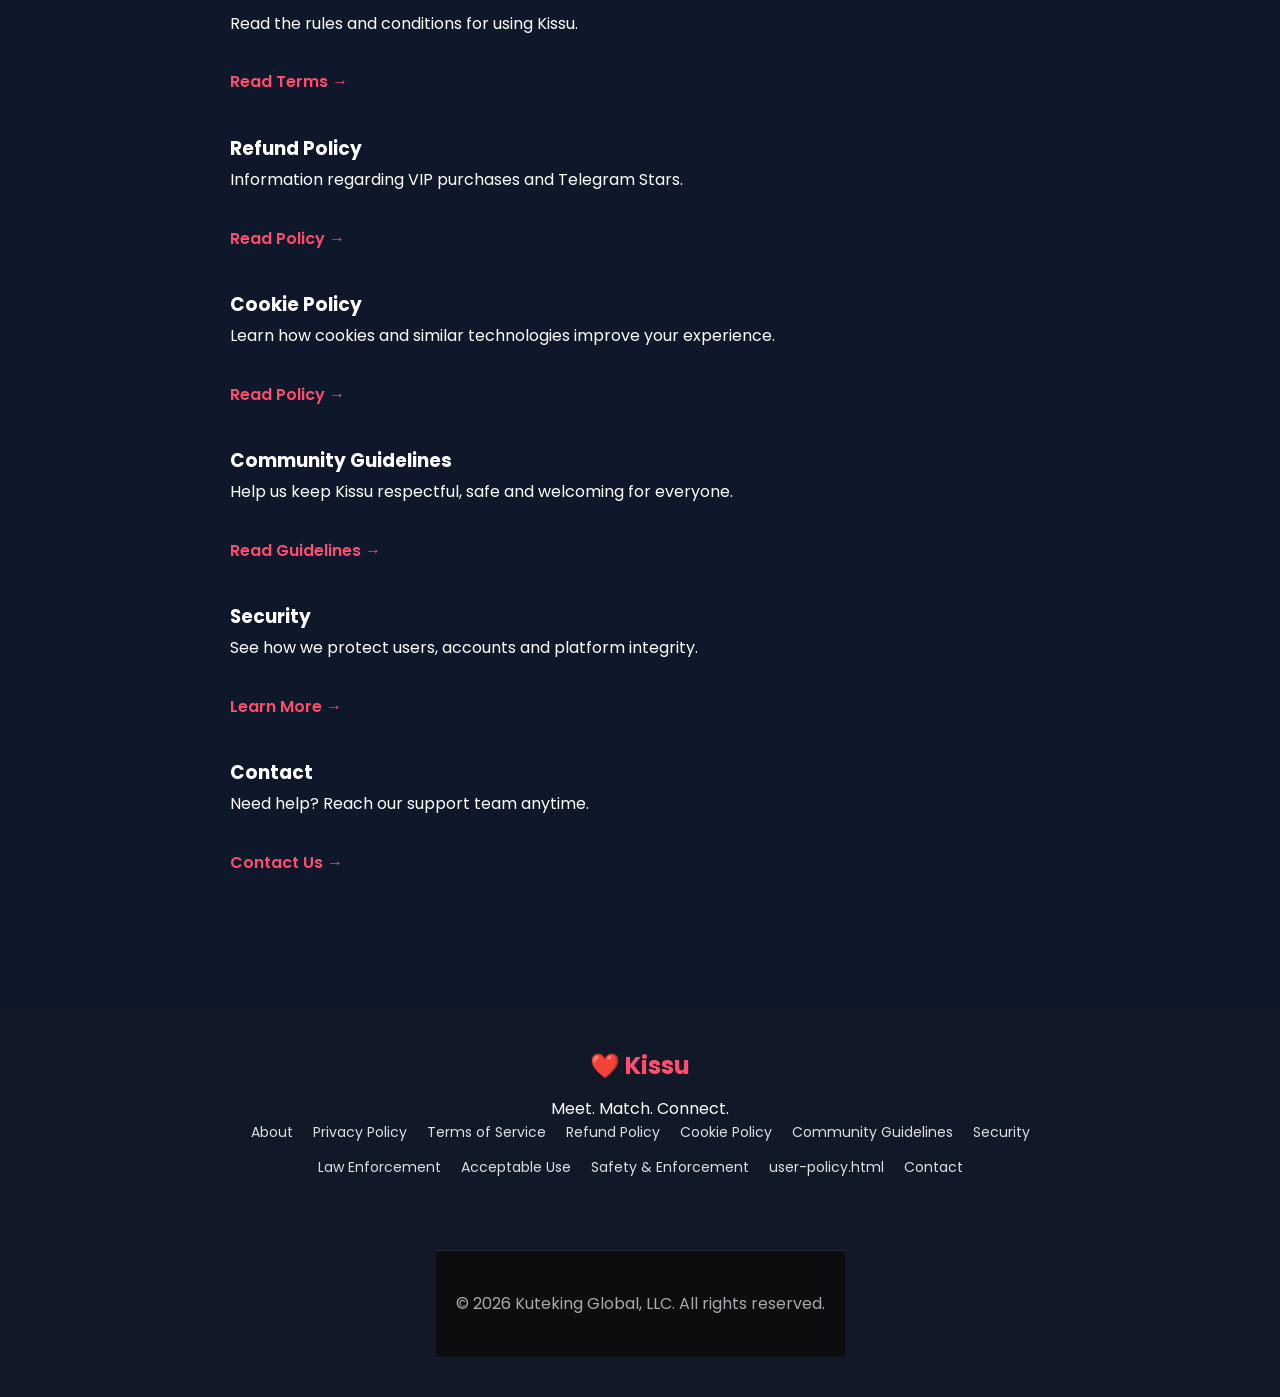
==== commit aca9a744: "Update index.html fix errors" ====
--- a/index.html
+++ b/index.html
@@ -426,6 +426,9 @@
 
 <a href="/enforcement.html">Safety & Enforcement</a>
 
+
+<a href="/user-policy.html.html">user-policy.html</a>
+
 <a href="/contact.html">Contact</a>
  <footer class="site-footer">
   <p>© 2026 Kuteking Global, LLC. All rights reserved.</p>  
--- a/style.css
+++ b/style.css
@@ -348,3 +348,55 @@
 color:#ff4d6d;
 font-weight:600;
 }
+
+.site-footer {
+  margin-top: 60px;
+  padding: 40px 20px;
+  text-align: center;
+  background: #0d0d0f;
+  border-top: 1px solid #29292f;
+  color: #a9a9b0;
+}
+
+.footer-brand strong {
+  color: #d6aa3b;
+  font-size: 26px;
+  font-weight: 800;
+}
+
+.footer-brand p {
+  margin: 5px 0 22px;
+  color: #a9a9b0;
+}
+
+.footer-links {
+  display: flex;
+  justify-content: center;
+  flex-wrap: wrap;
+  gap: 12px 20px;
+  max-width: 900px;
+  margin: 0 auto;
+}
+
+.footer-links a {
+  color: #dedee2;
+  text-decoration: none;
+  font-size: 14px;
+}
+
+.footer-links a:hover {
+  color: #d6aa3b;
+}
+
+.footer-age {
+  margin-top: 25px;
+  font-size: 14px;
+  font-weight: 600;
+  color: #dedee2;
+}
+
+.footer-copy {
+  margin-top: 10px;
+  font-size: 13px;
+  color: #77777f;
+}
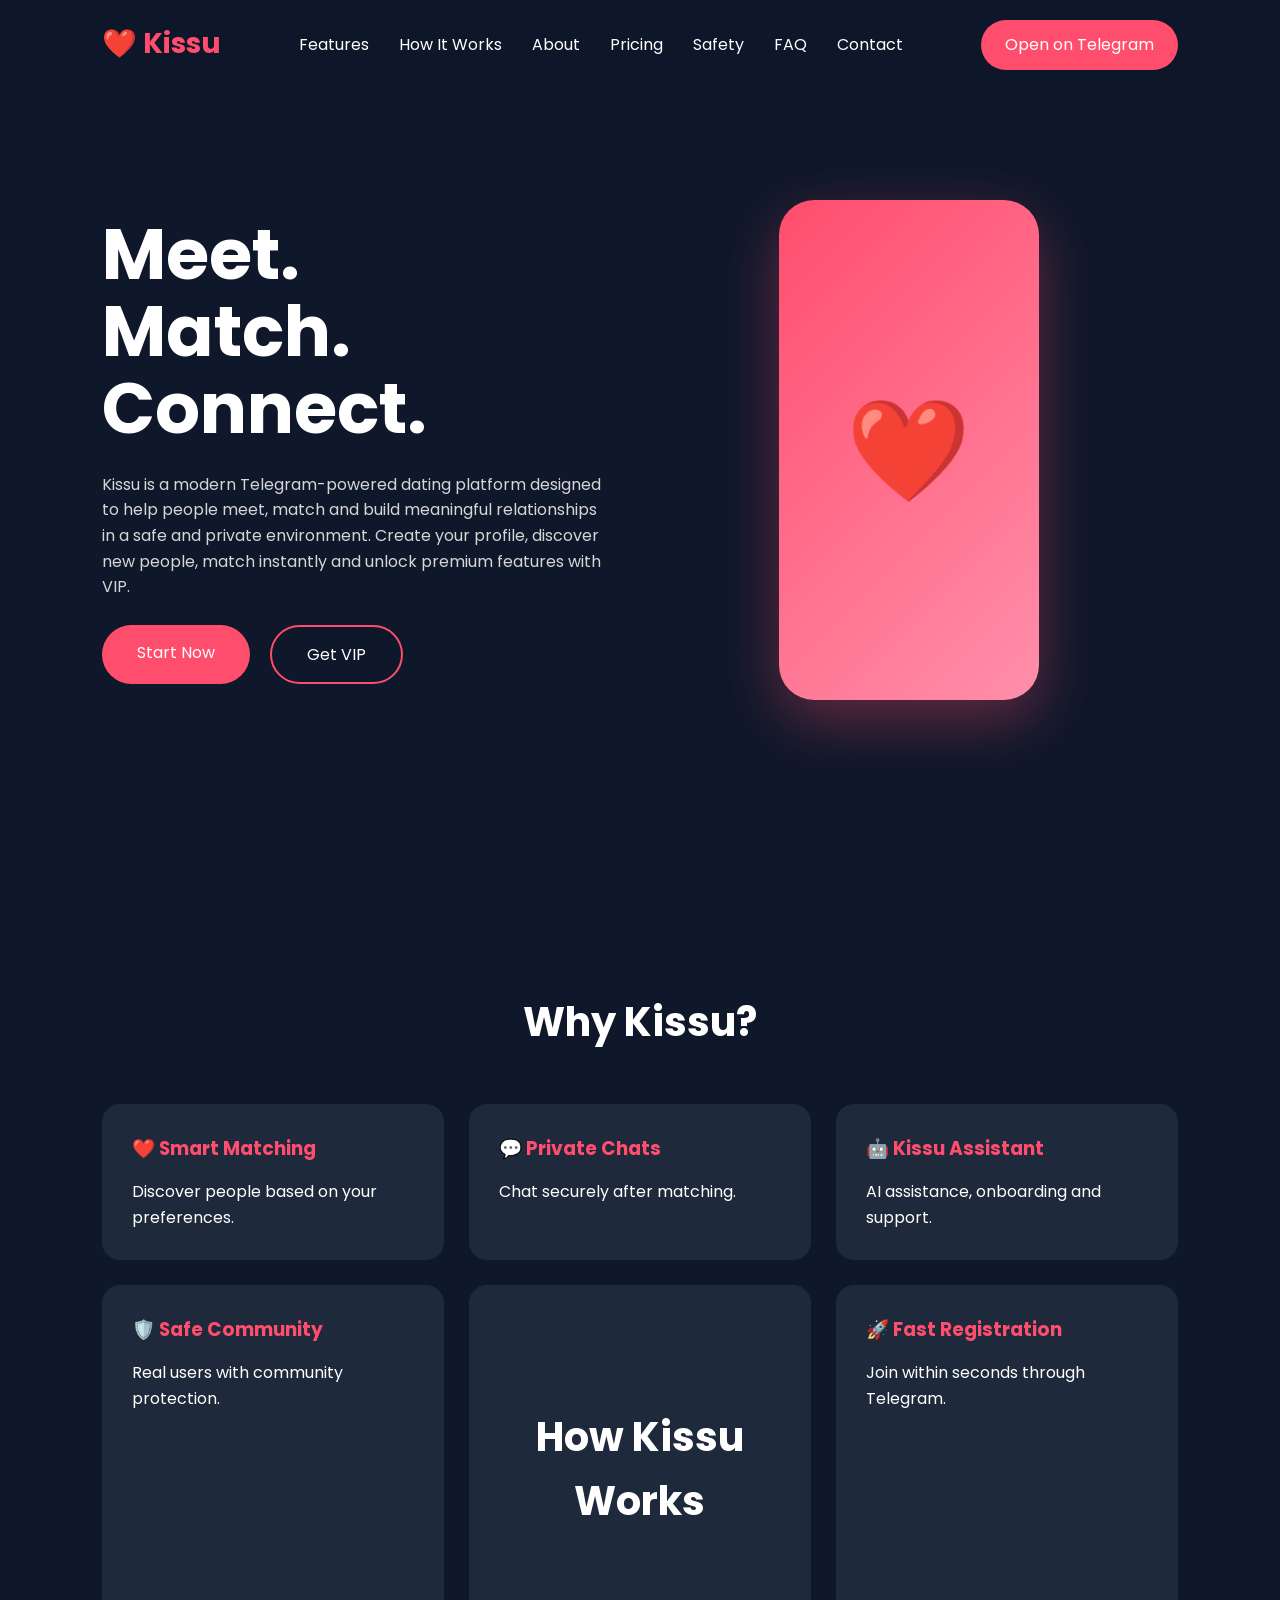
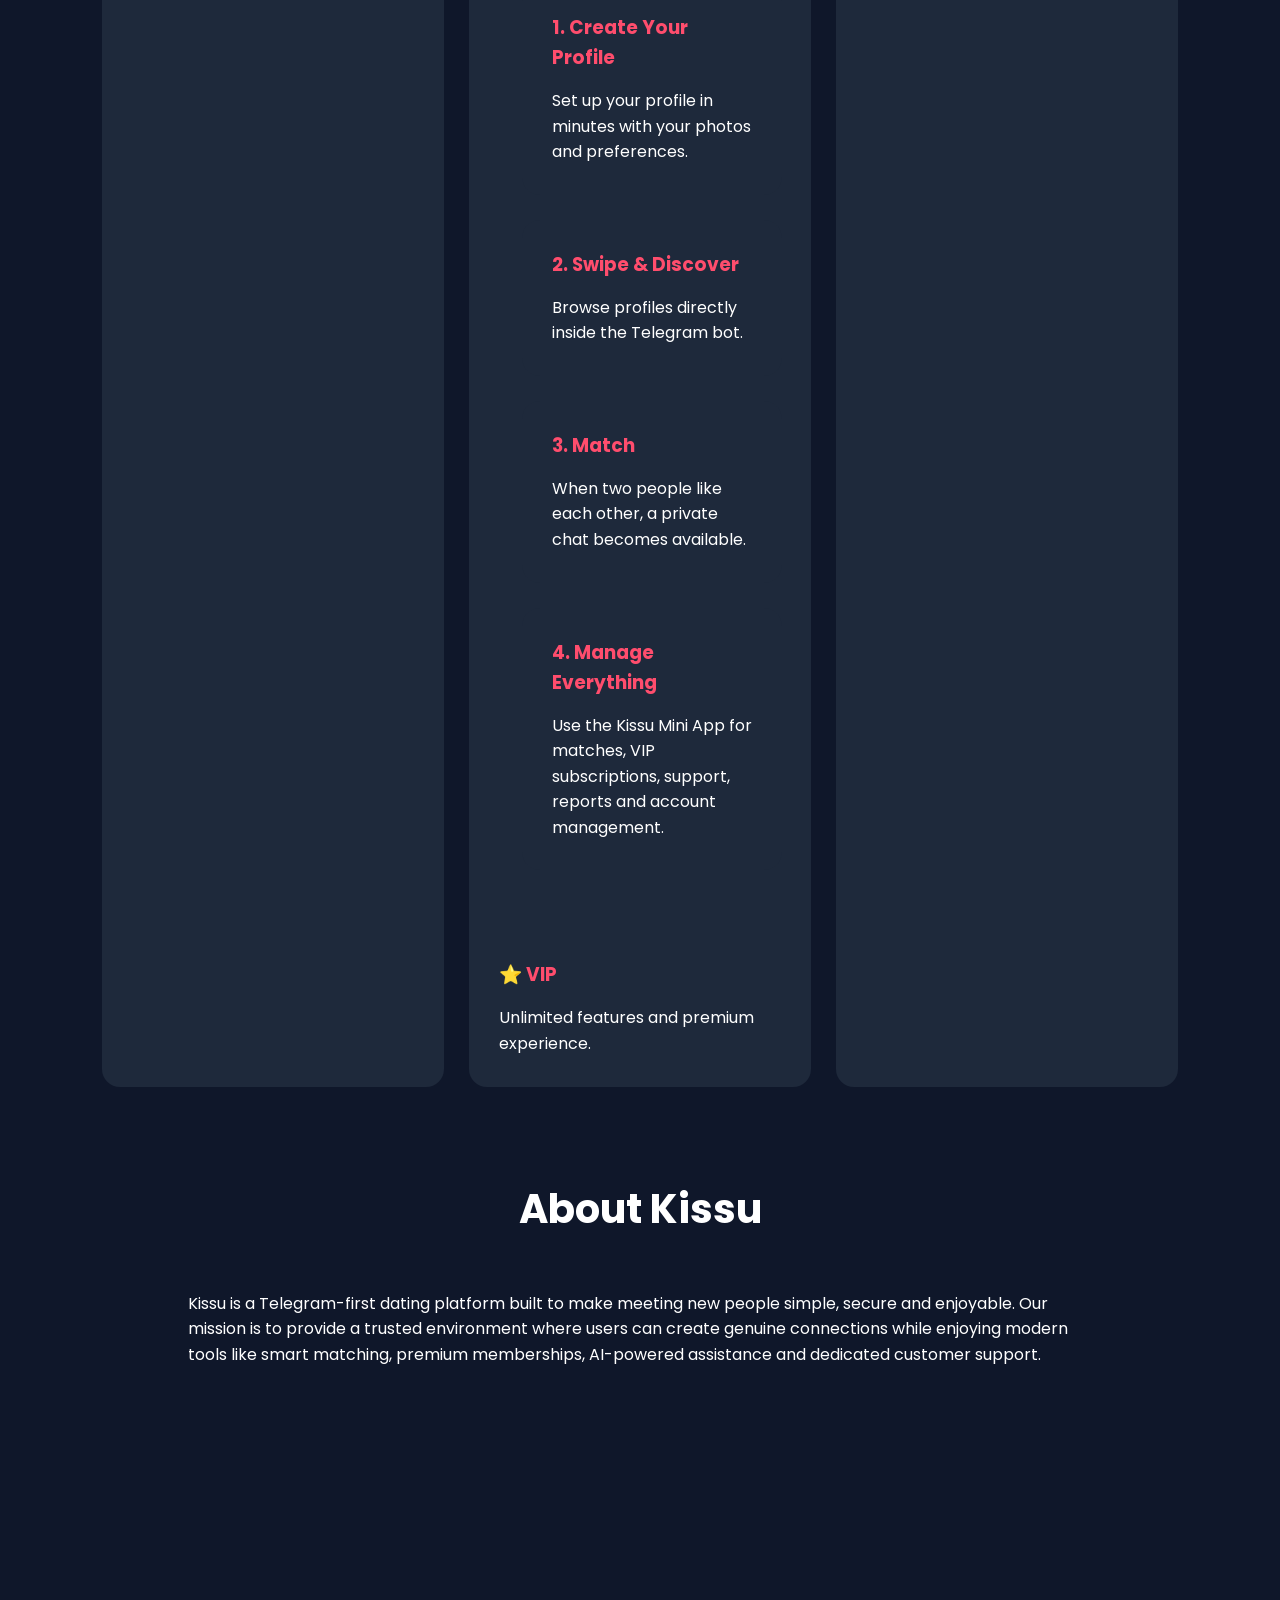
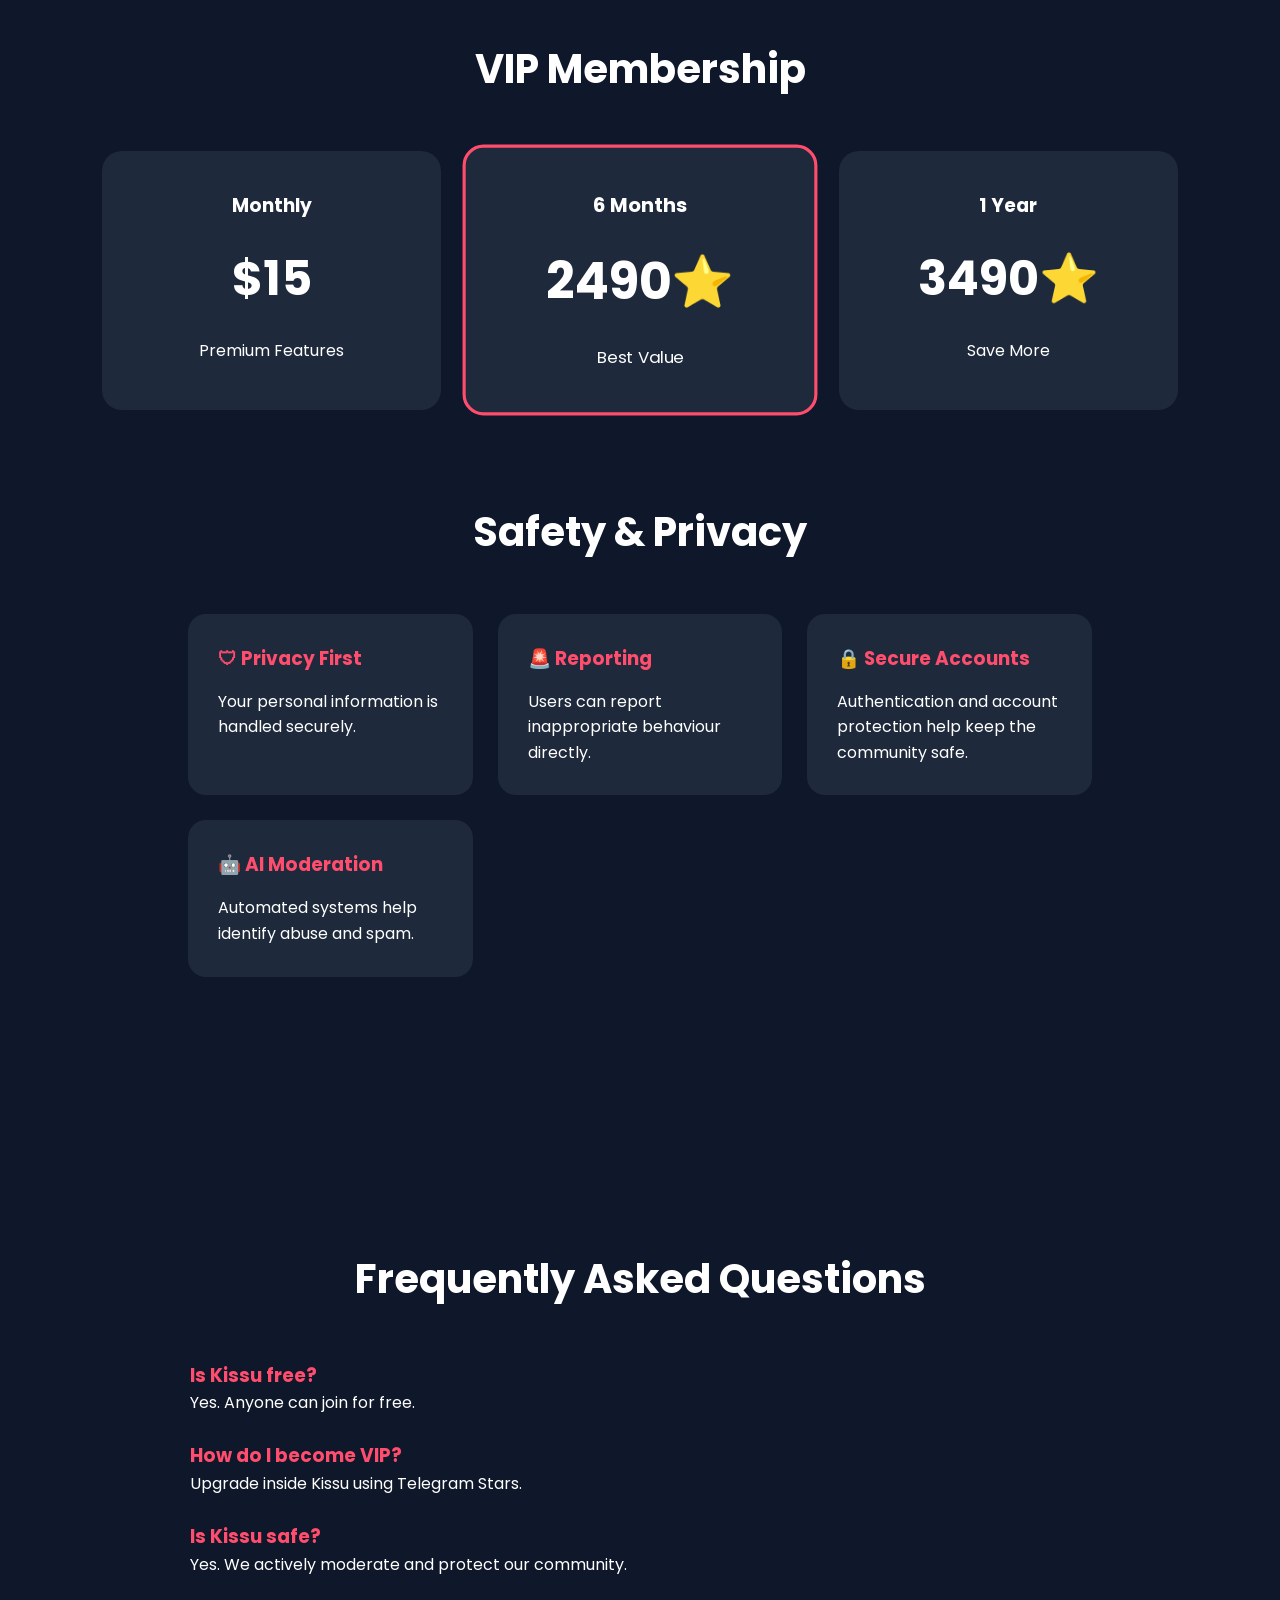
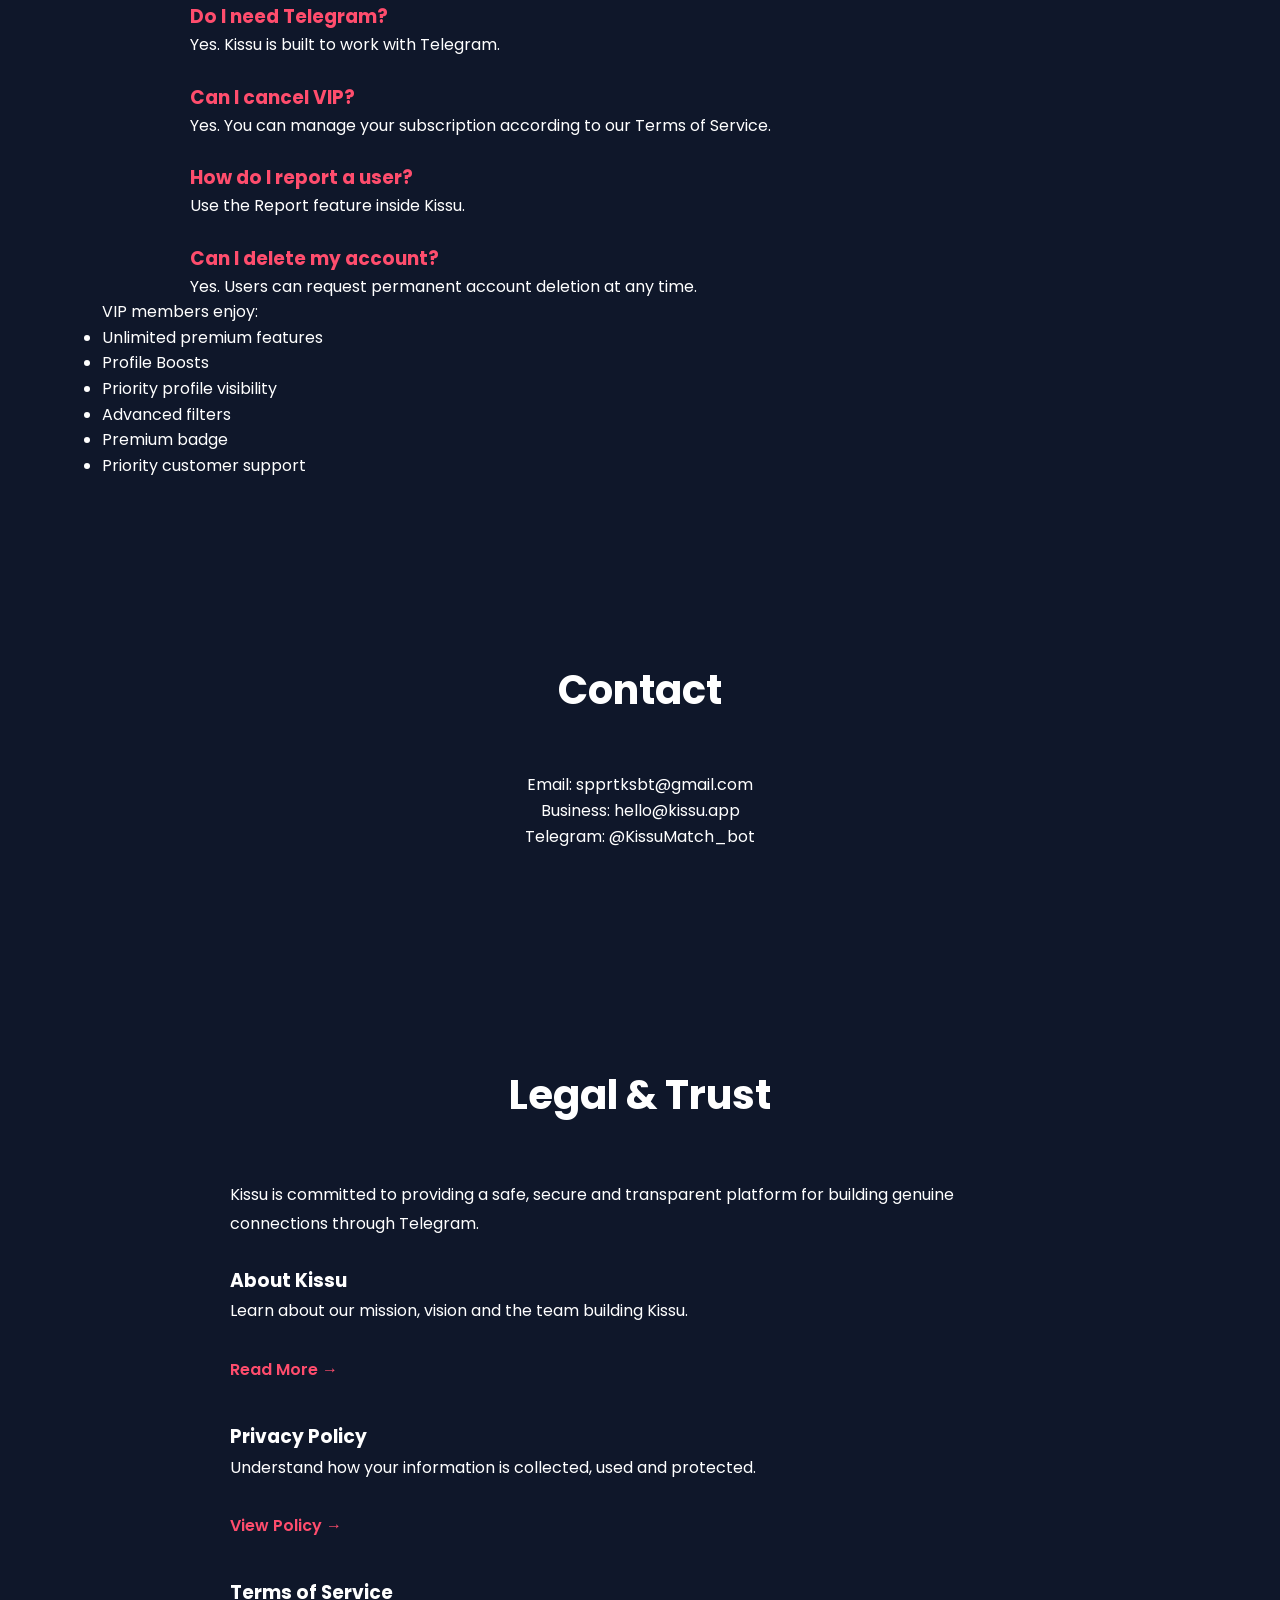
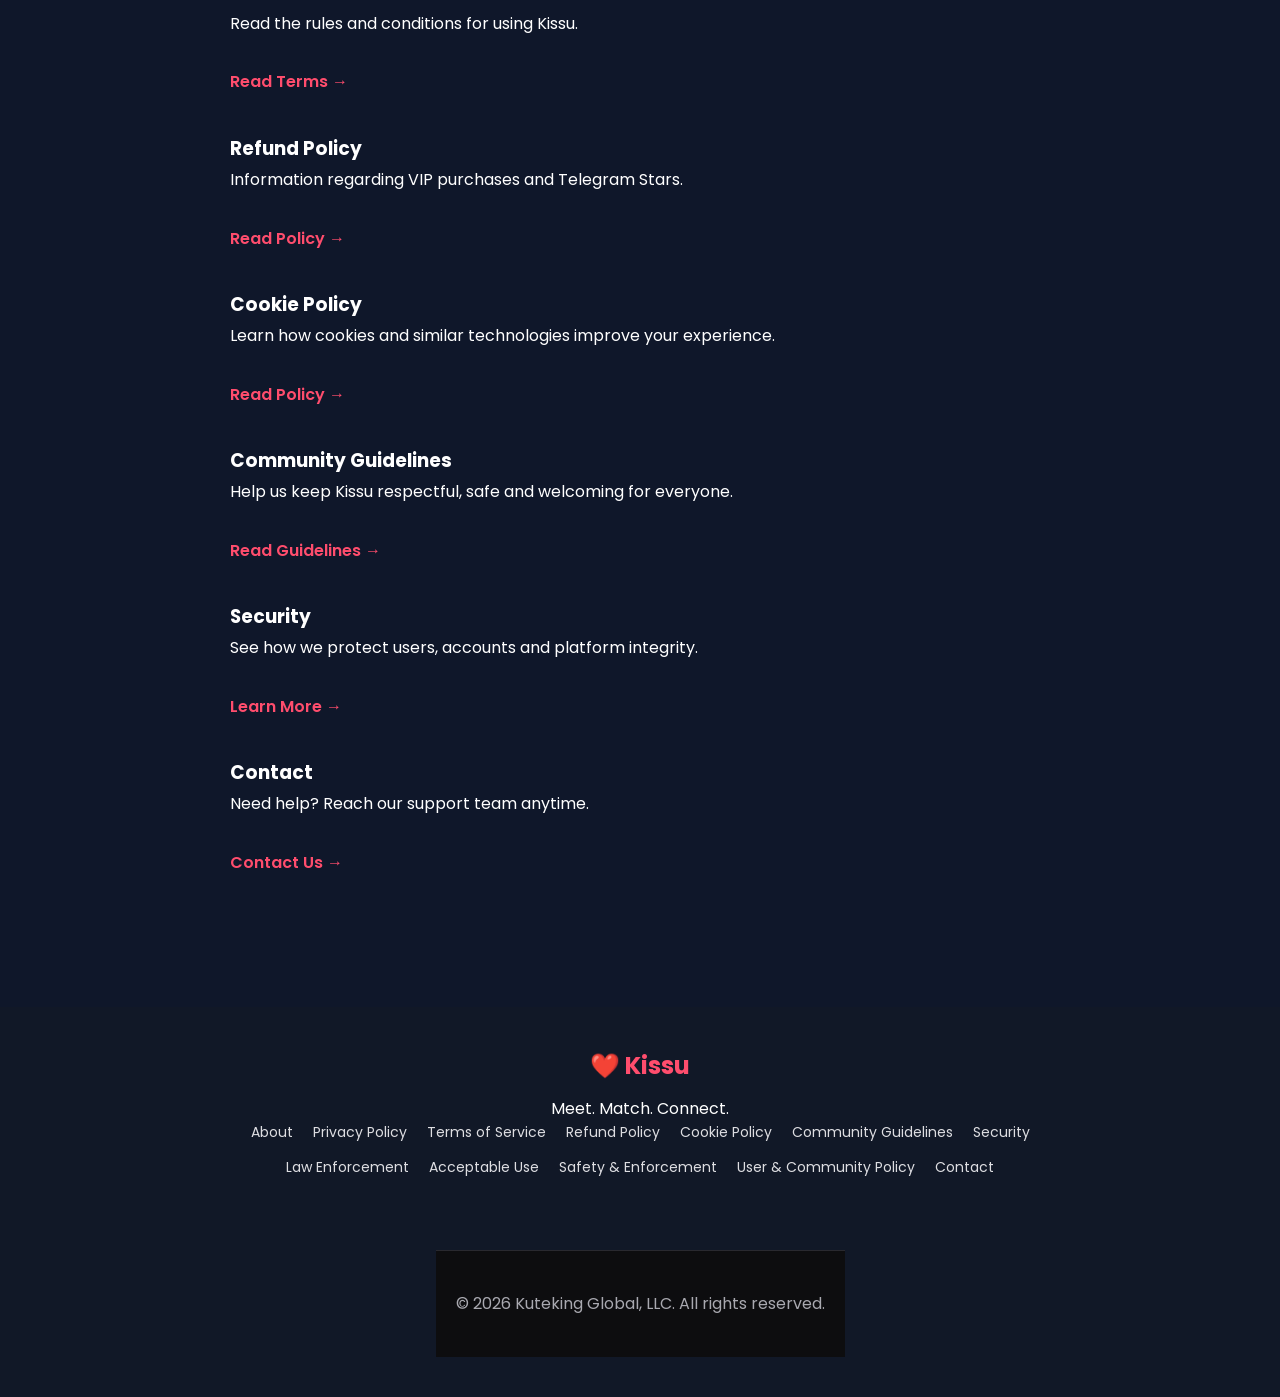
==== commit a6185056: "Update index.html fix errors" ====
--- a/index.html
+++ b/index.html
@@ -427,7 +427,7 @@
 <a href="/enforcement.html">Safety & Enforcement</a>
 
 
-<a href="/user-policy.html.html">user-policy.html</a>
+<a href="/user-policy.html">User & Community Policy</a>
 
 <a href="/contact.html">Contact</a>
  <footer class="site-footer">
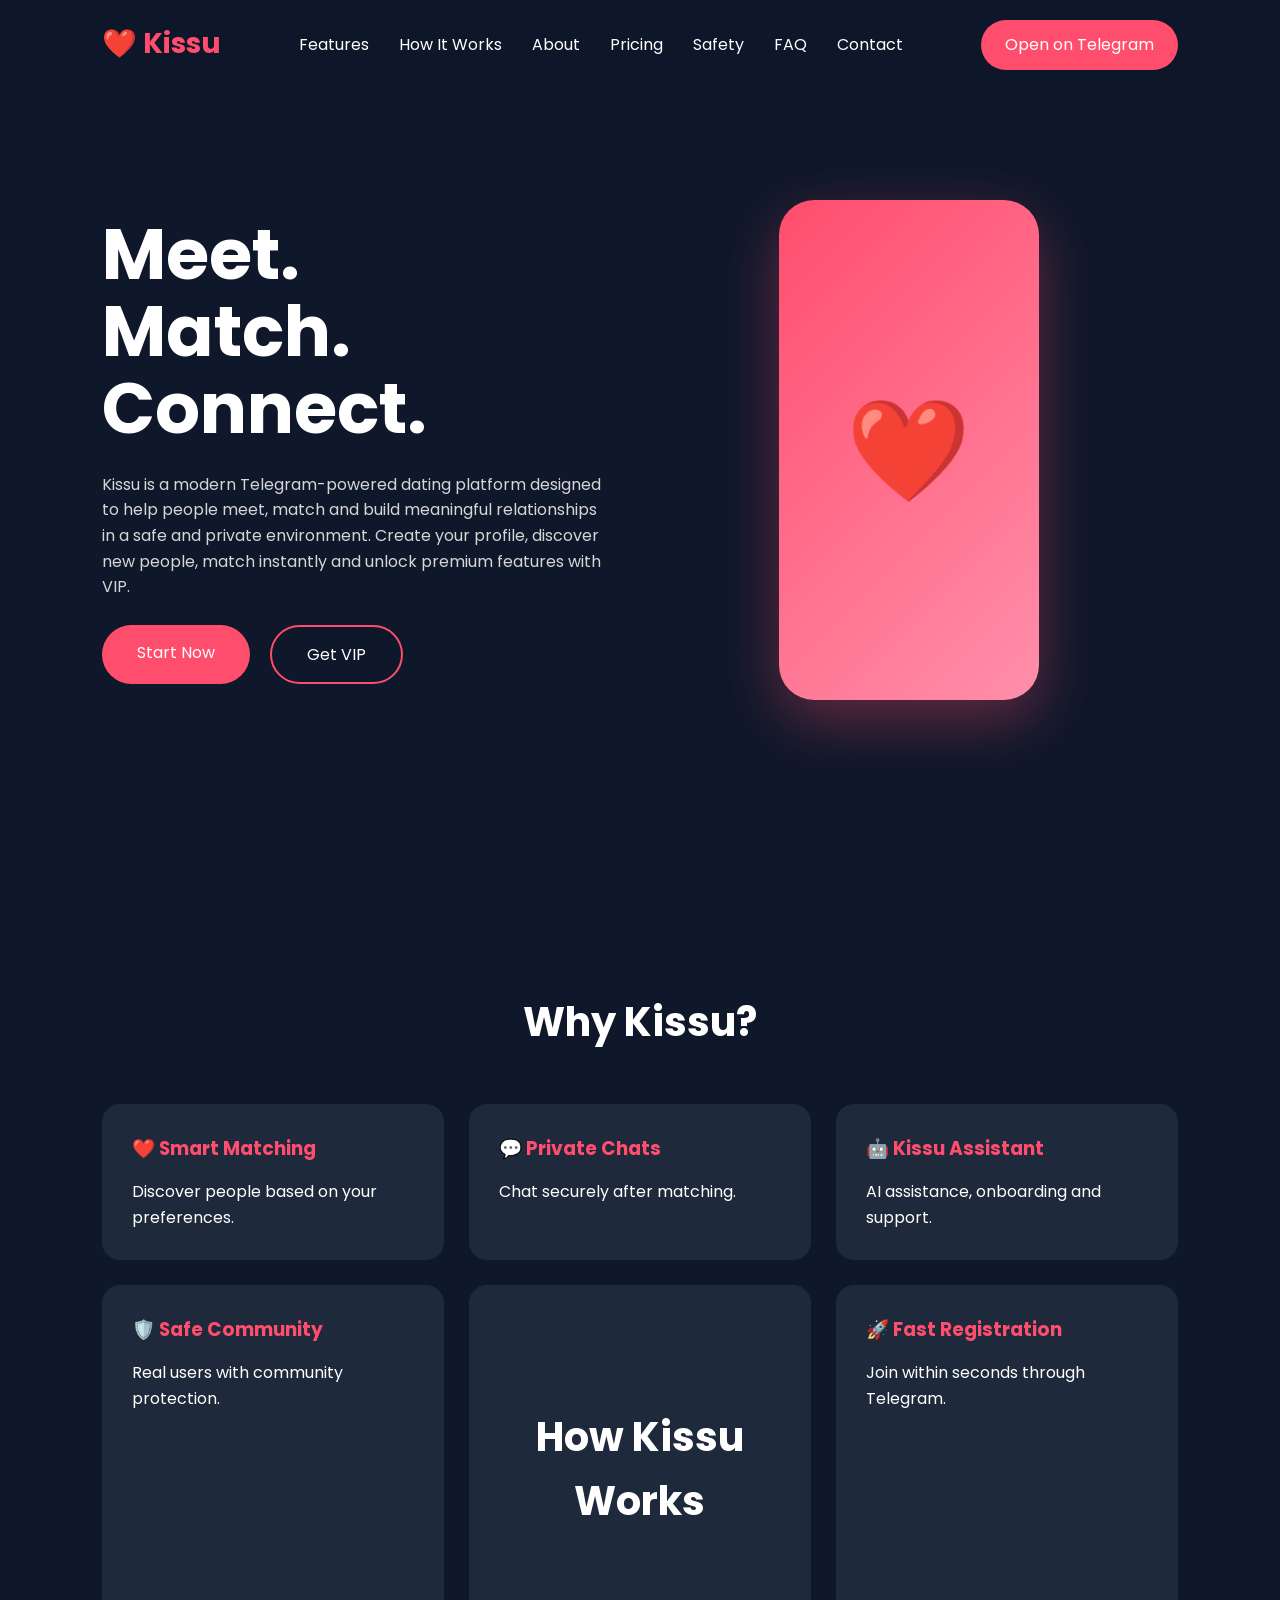
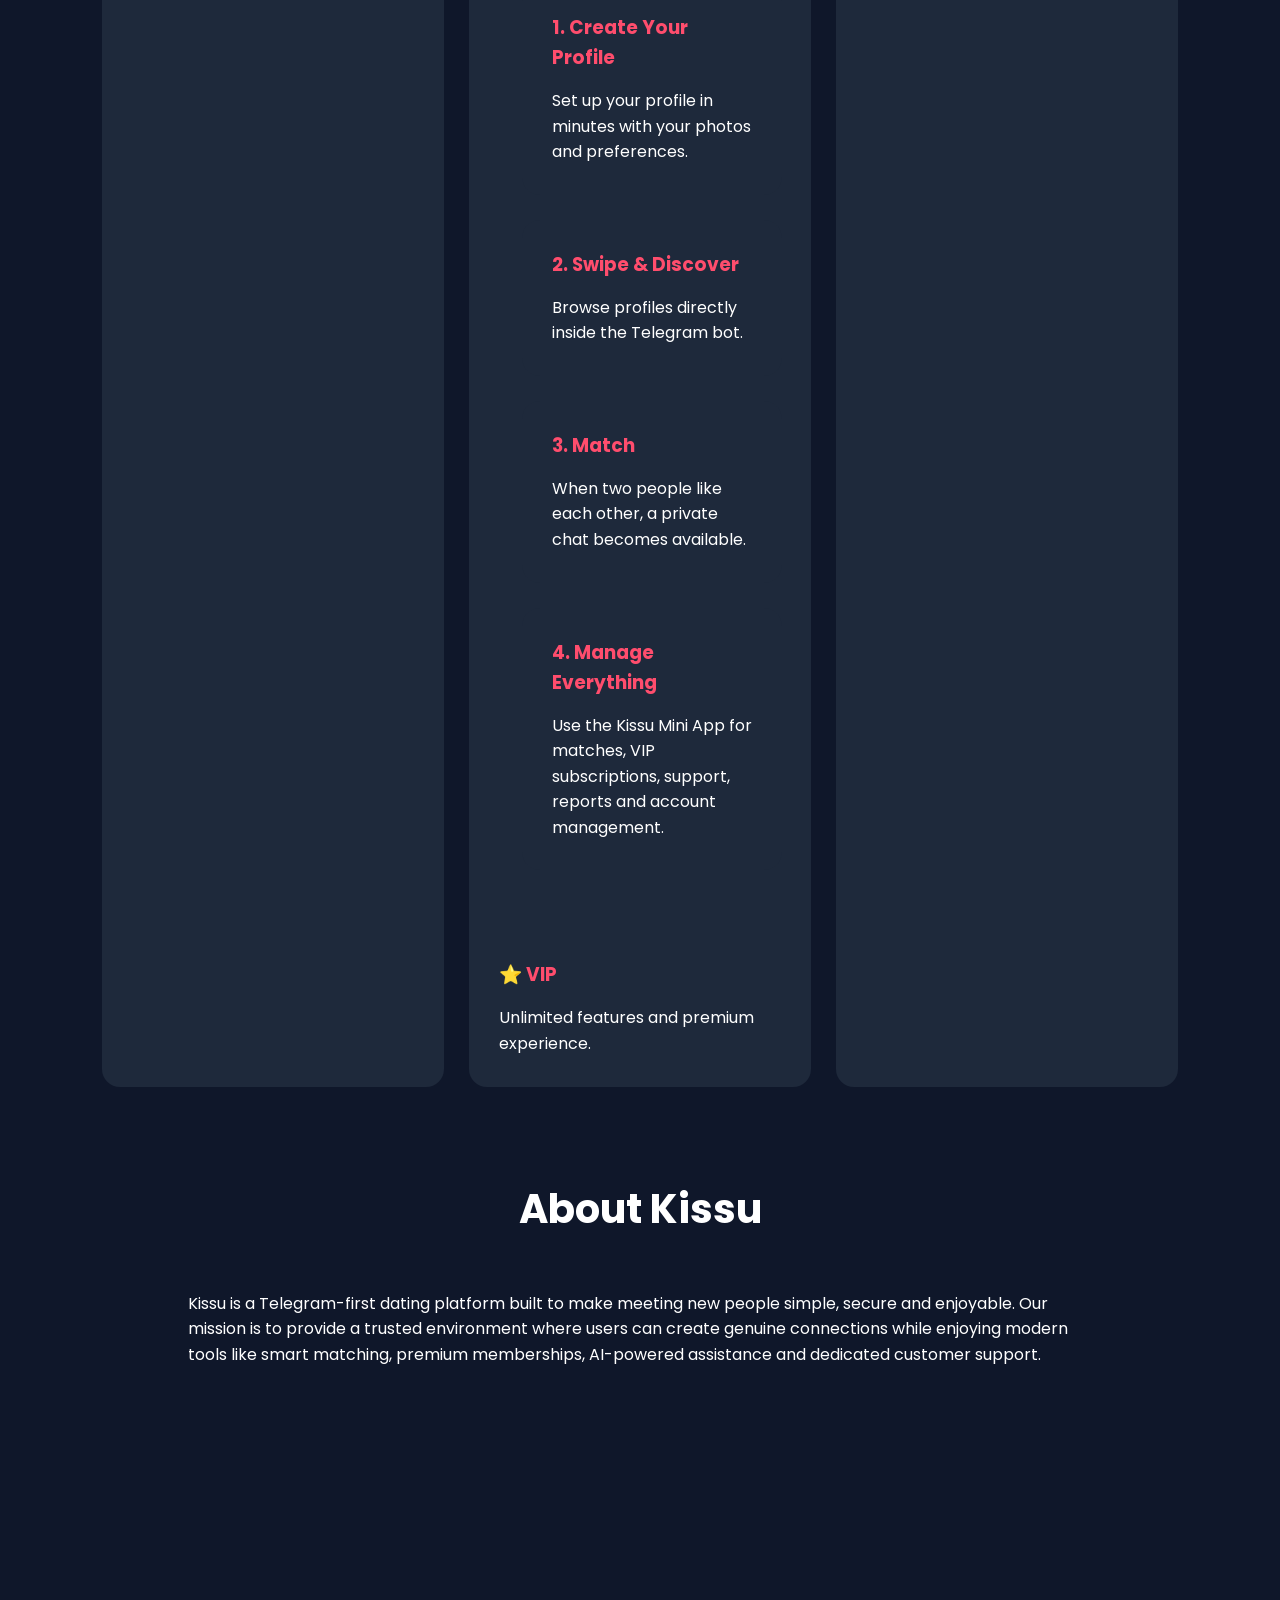
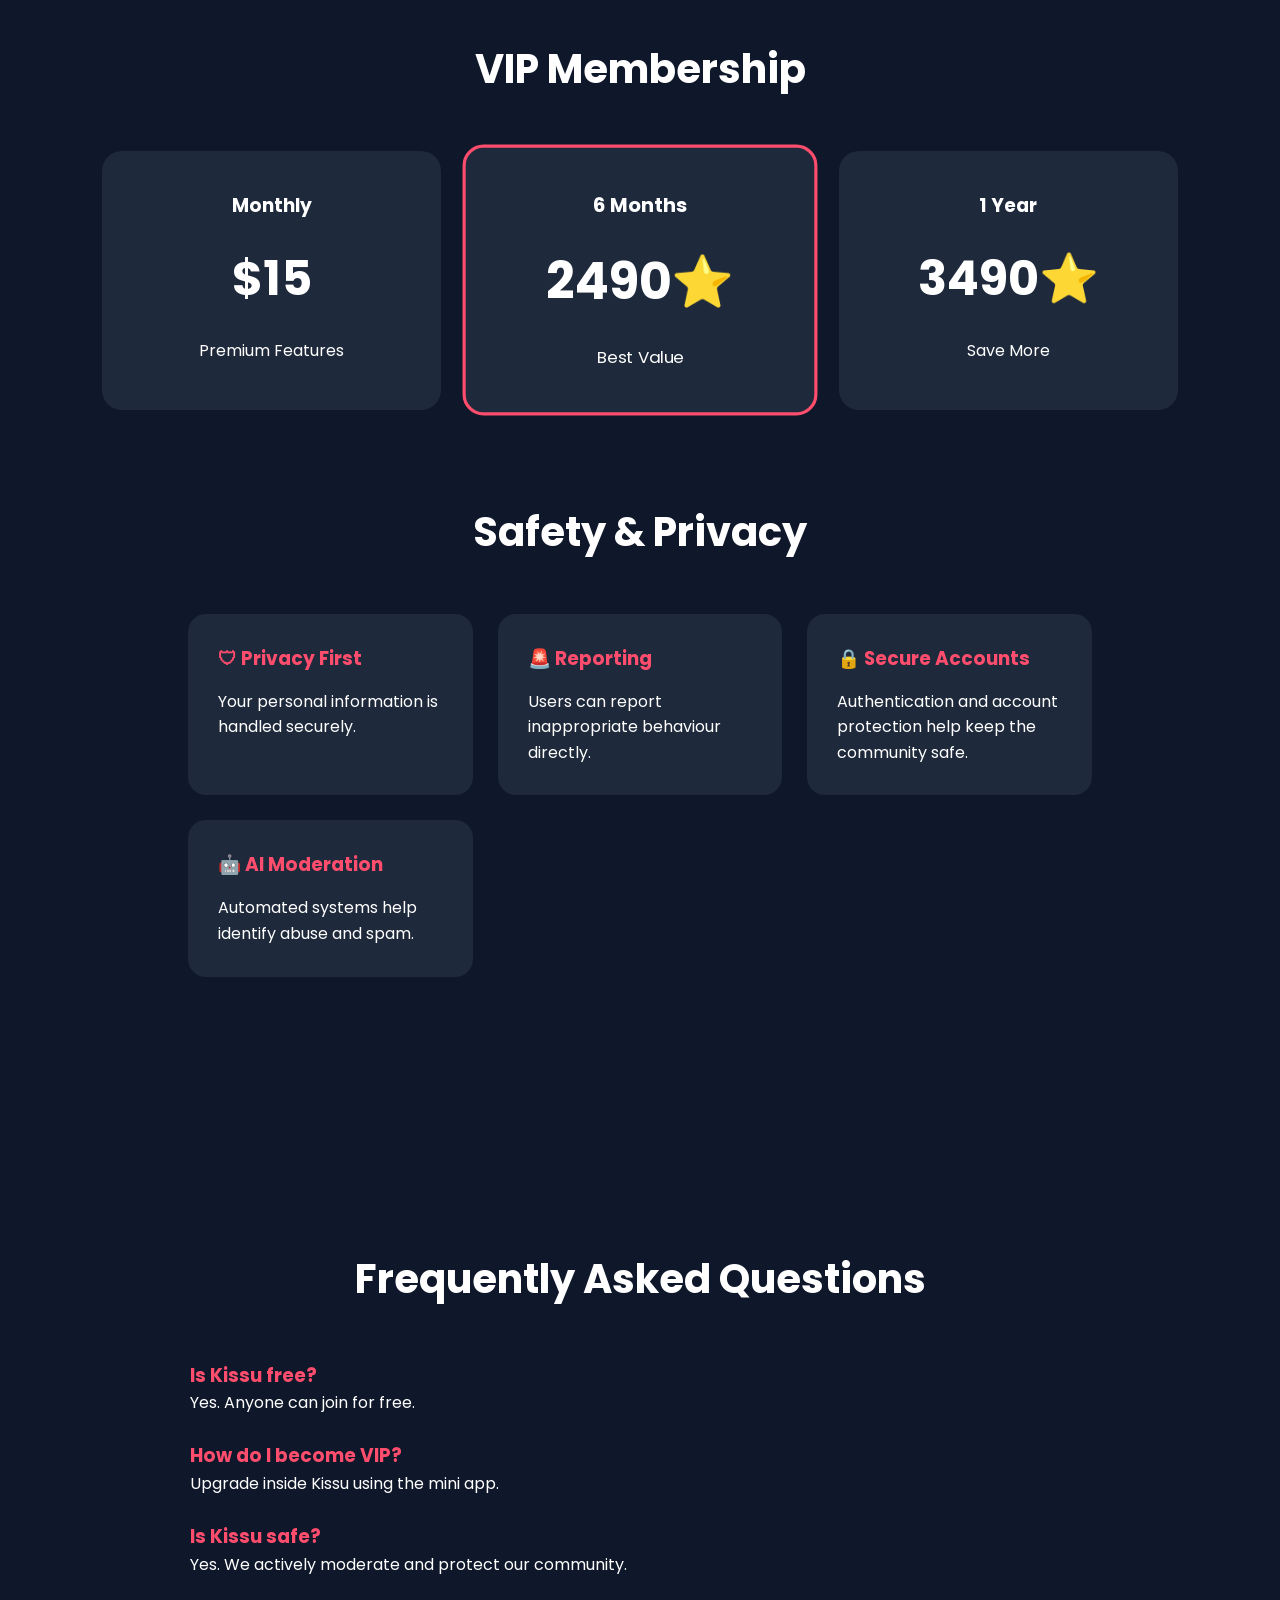
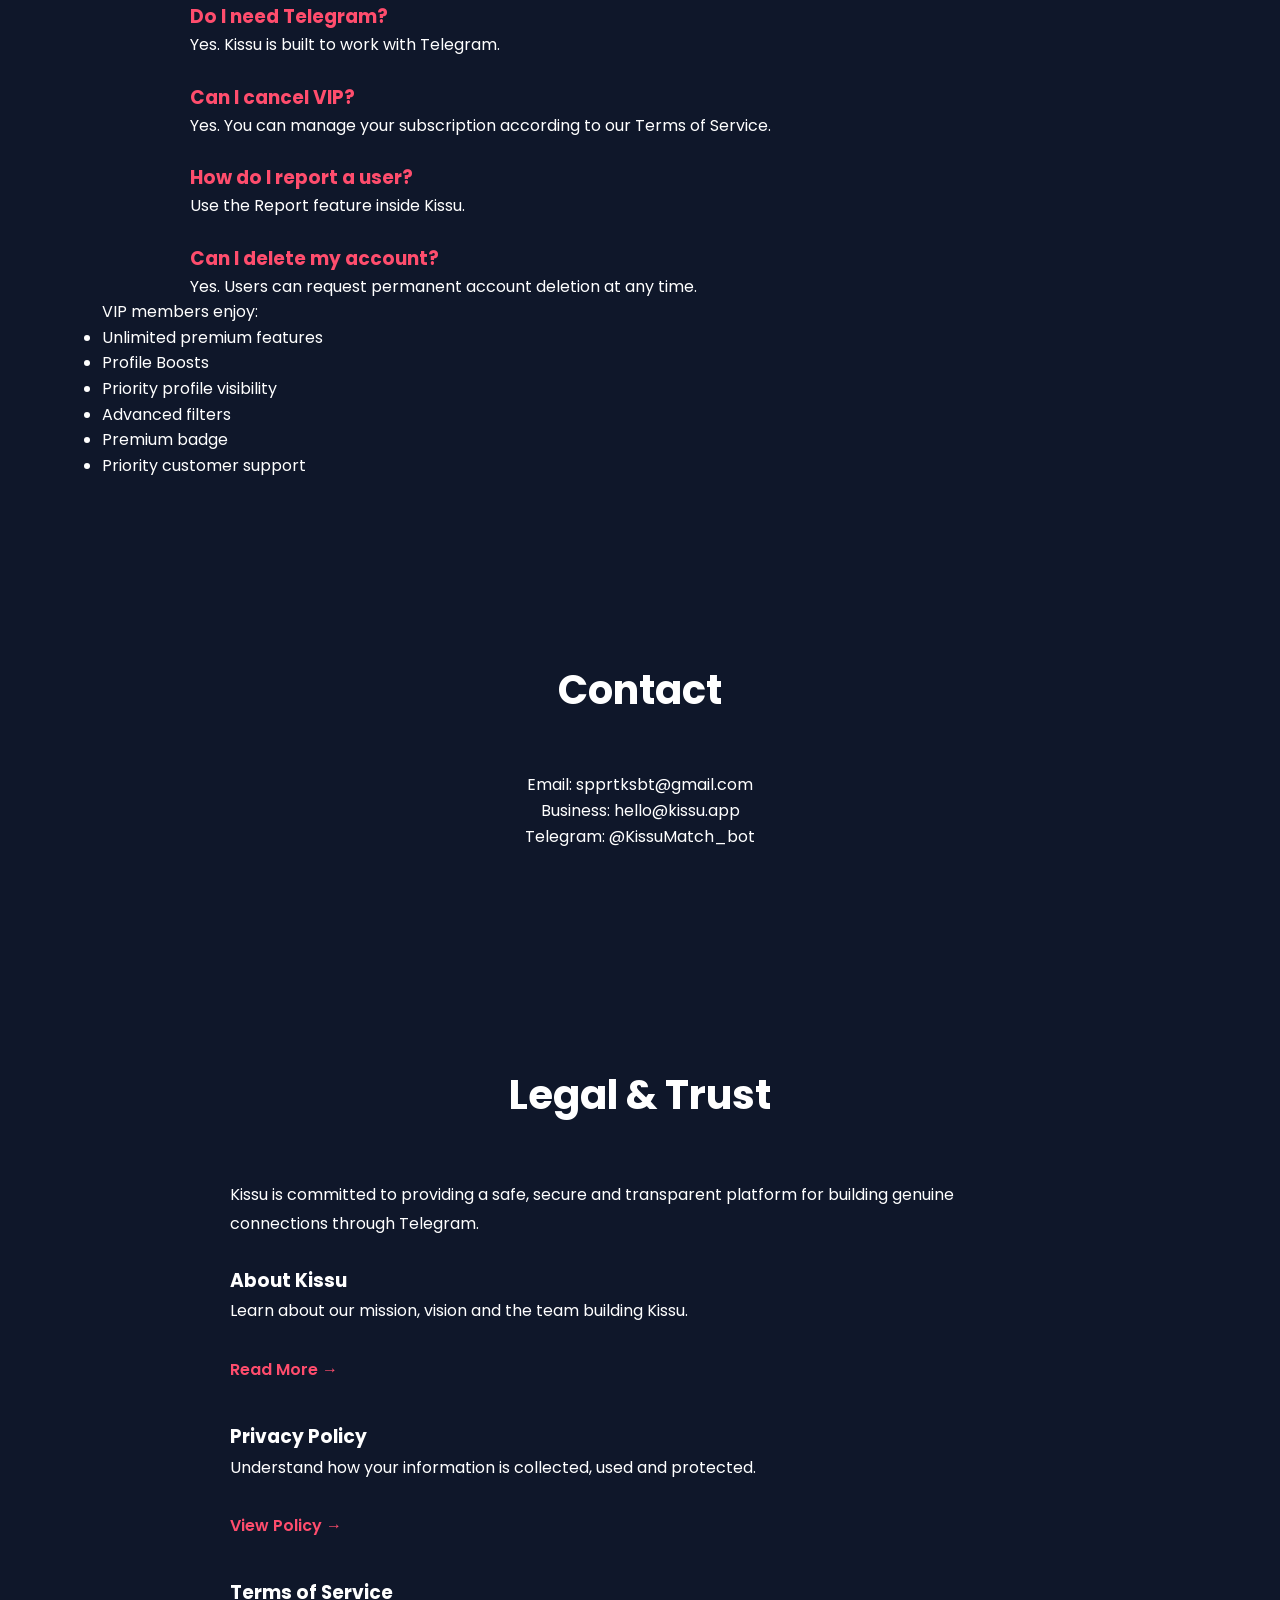
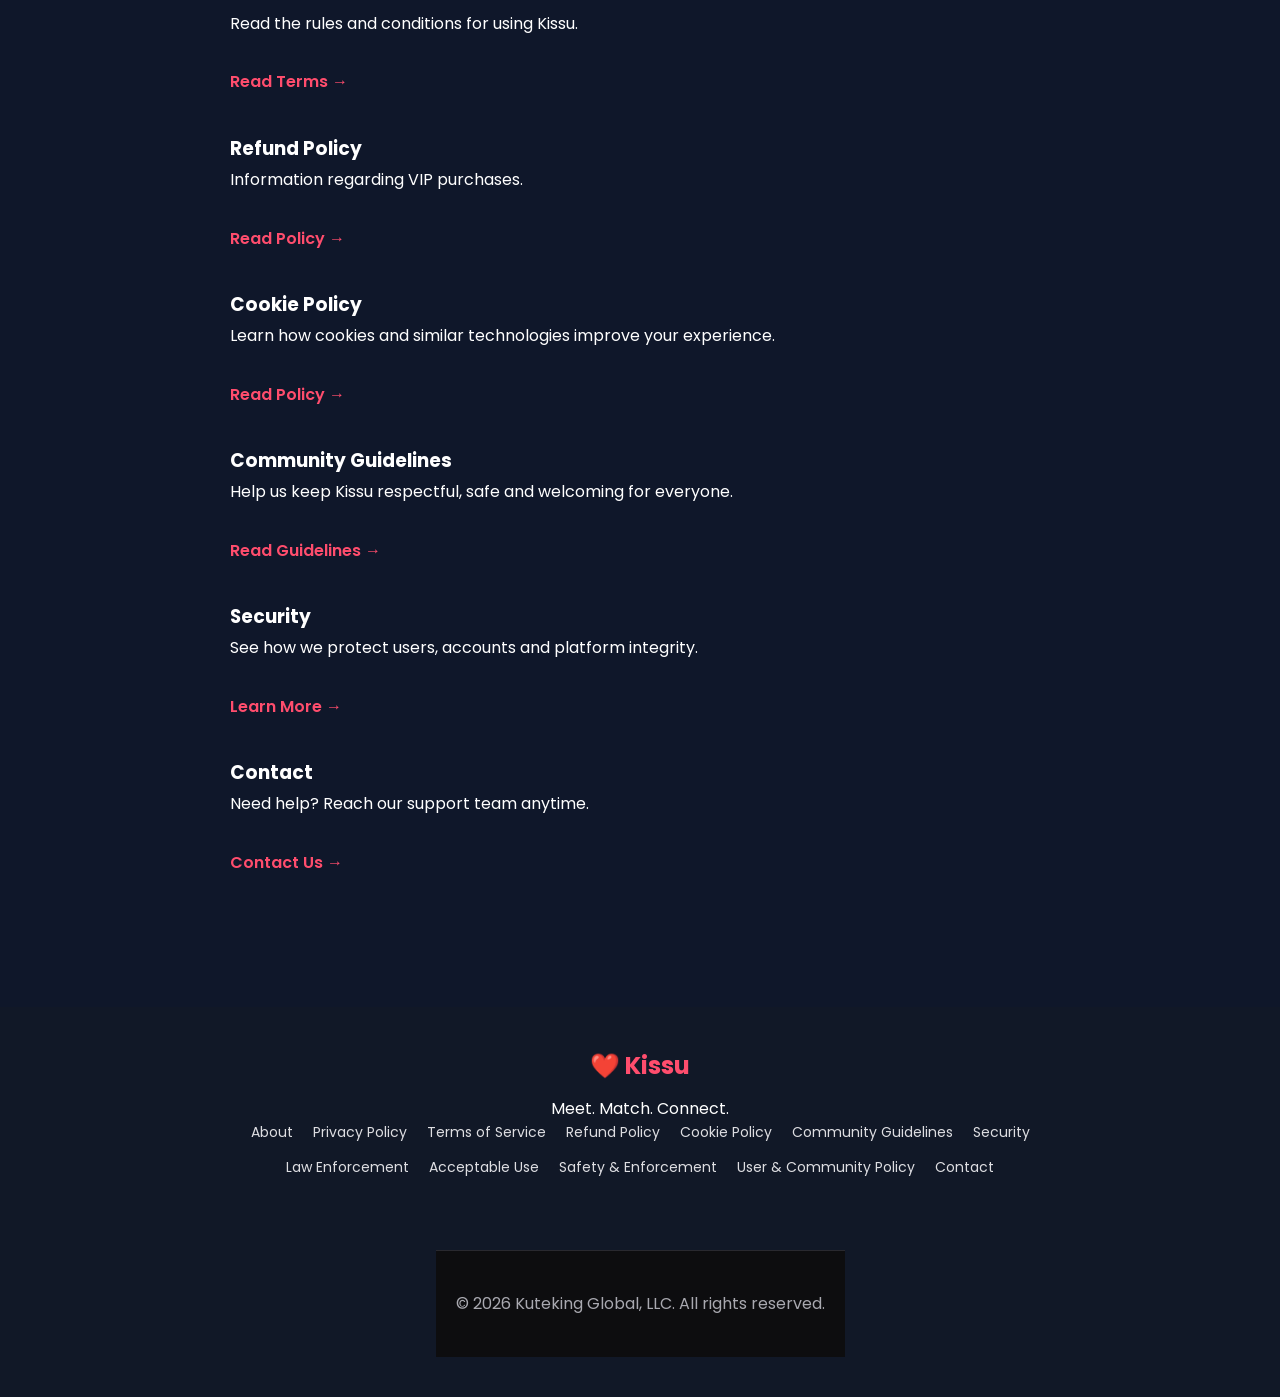
==== commit 434fe3cd: "Update index.html fix errors" ====
--- a/index.html
+++ b/index.html
@@ -268,7 +268,7 @@
 
 <h3>How do I become VIP?</h3>
 
-<p>Upgrade inside Kissu using Telegram Stars.</p>
+<p>Upgrade inside Kissu using the mini app.</p>
 
 <h3>Is Kissu safe?</h3>
 
@@ -357,7 +357,7 @@
 <div class="legal-card">
 <h3>Refund Policy</h3>
 <p>
-Information regarding VIP purchases and Telegram Stars.
+Information regarding VIP purchases.
 </p>
 <a href="/refund.html">Read Policy →</a>
 </div>
